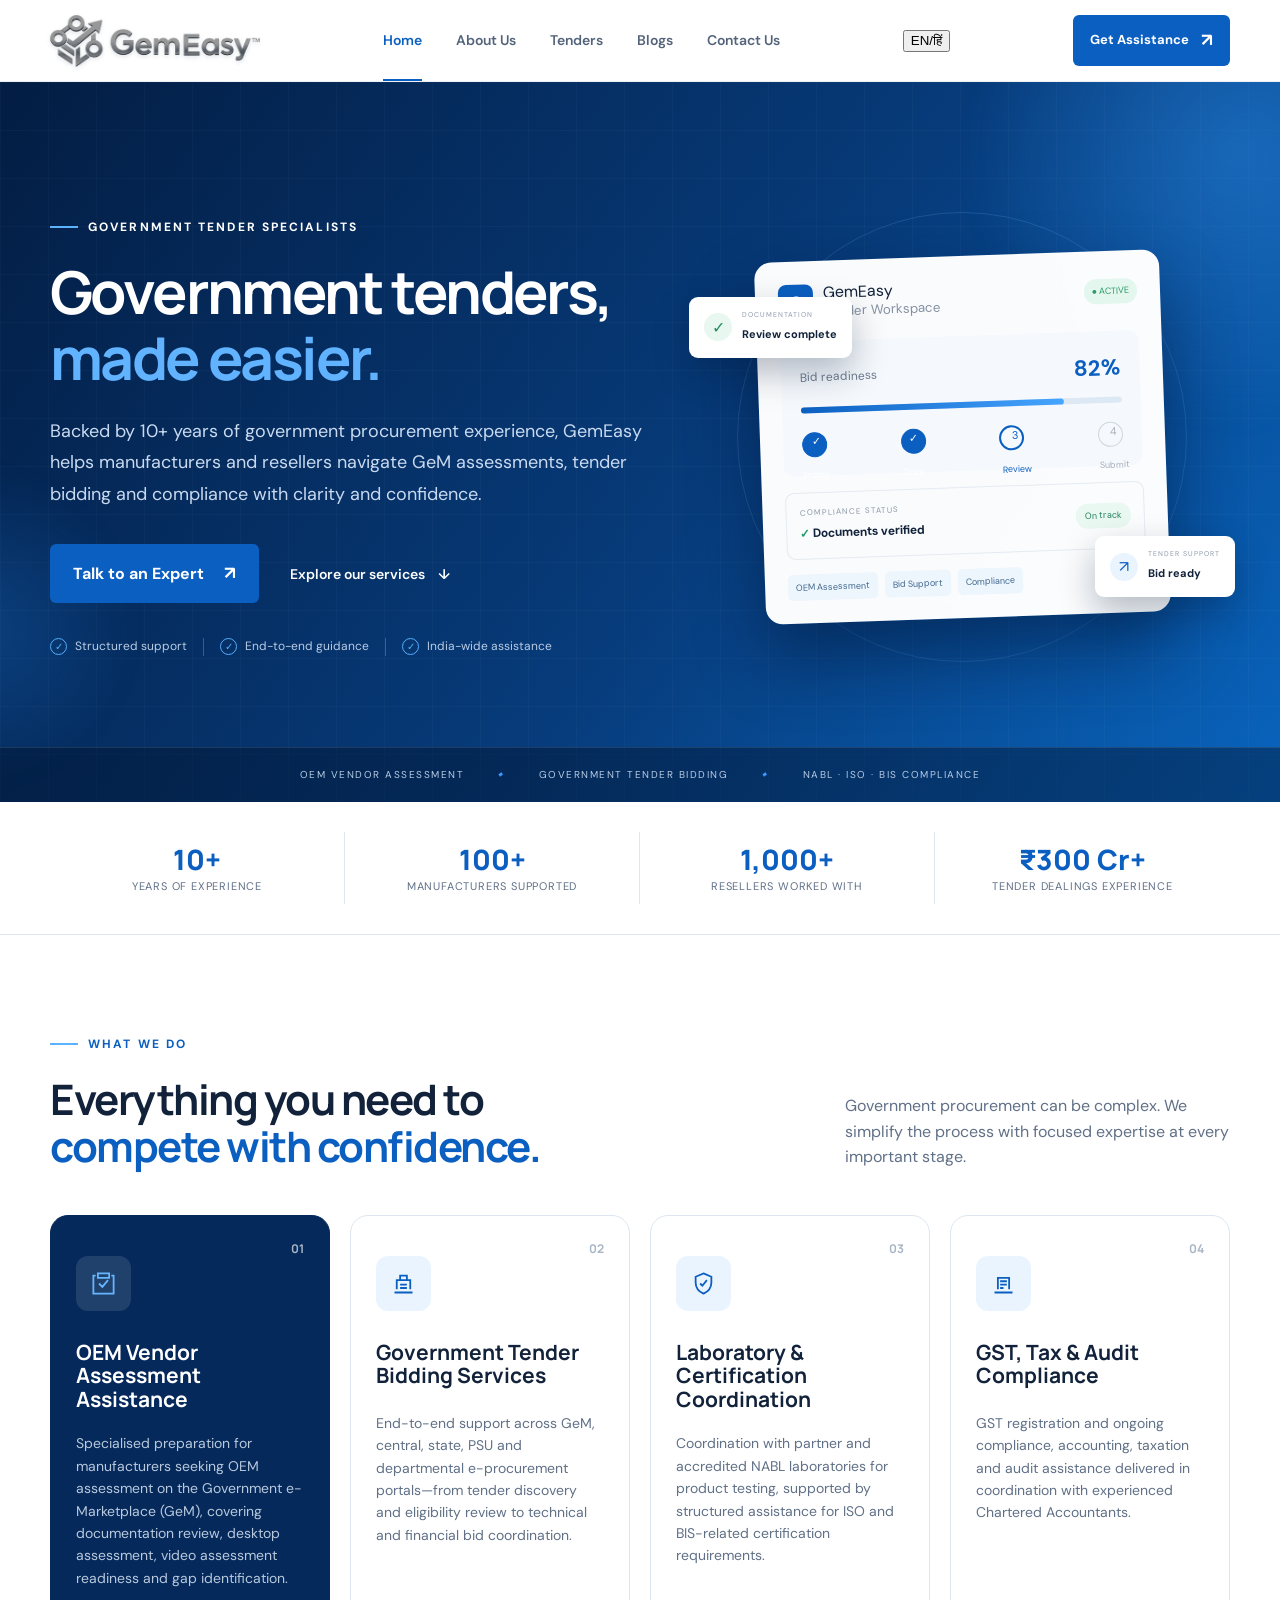
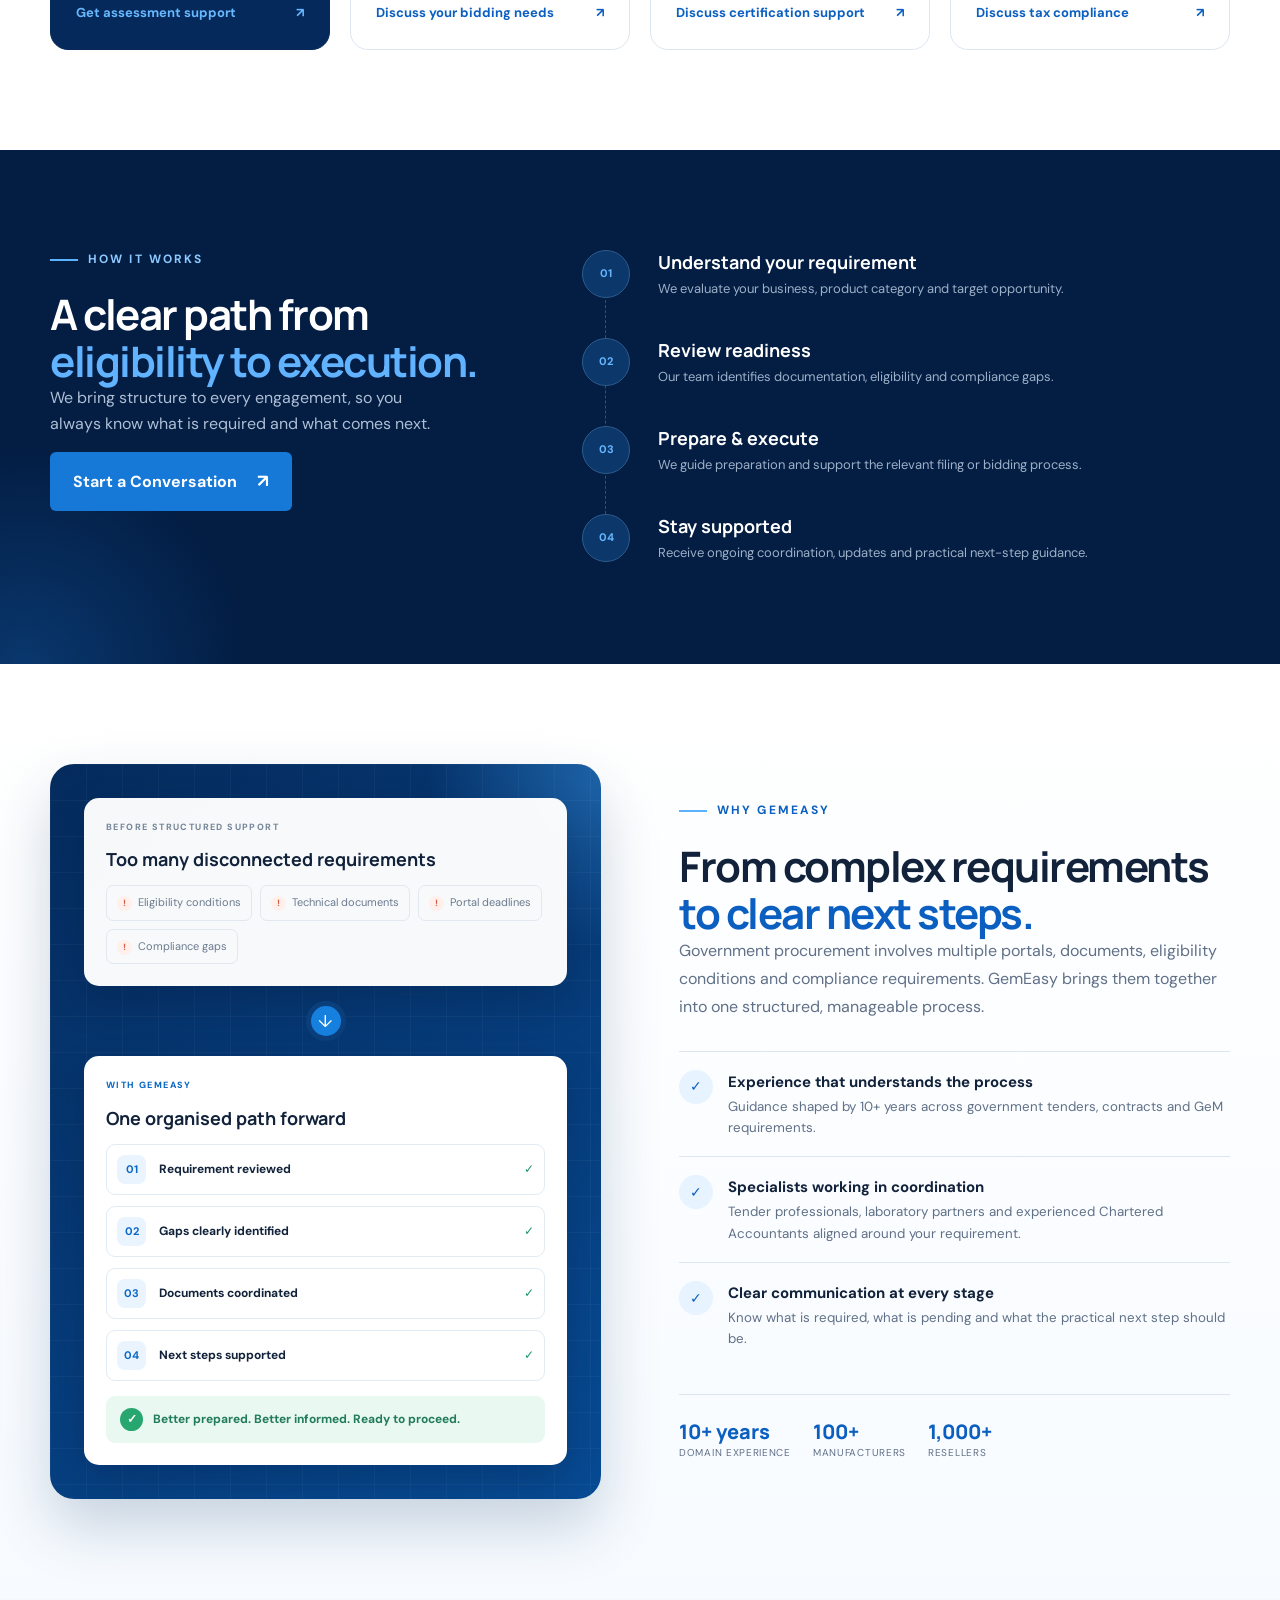
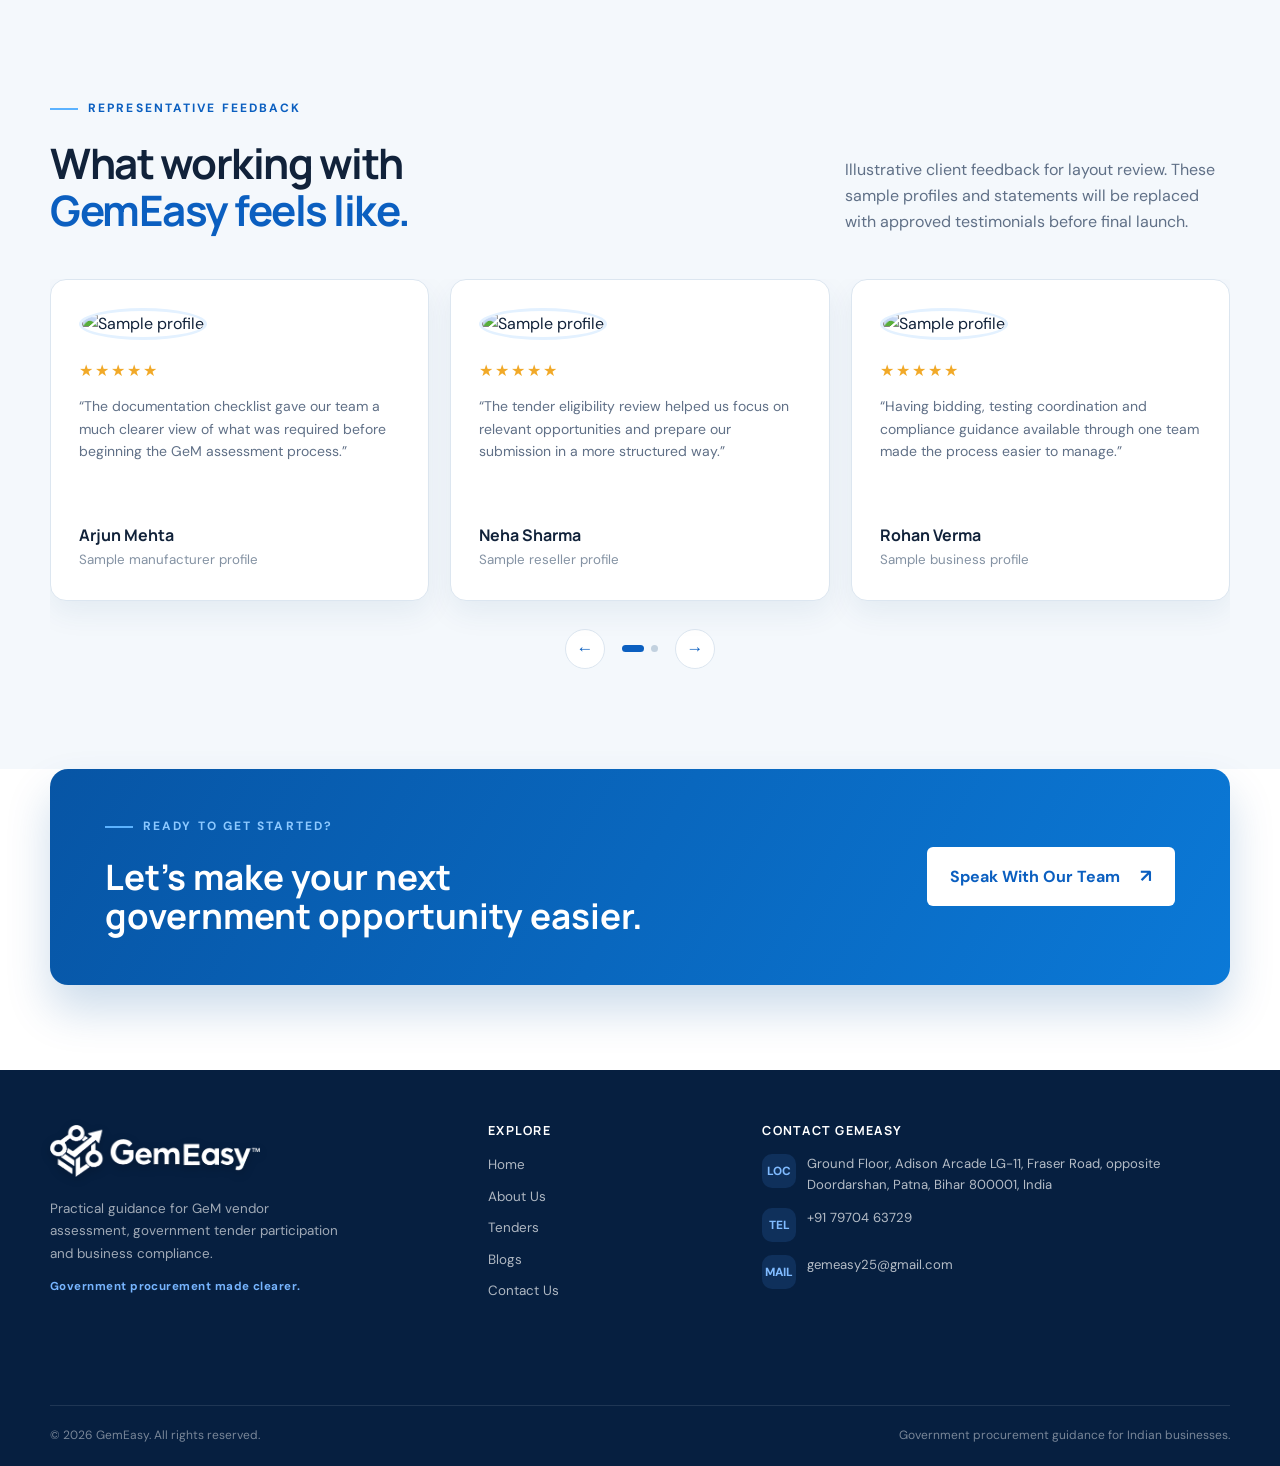
==== index.html @ 9f0fd8e9 "Add English Hindi language switcher" ====
<!doctype html>
<html lang="en-IN">
<head>
  <meta charset="UTF-8" />
  <meta name="viewport" content="width=device-width, initial-scale=1.0" />
  <meta name="description" content="GemEasy helps Indian businesses navigate OEM vendor assessment, government tender bidding and regulatory compliance." />
  <title>GeM & Government Tender Consultants in India | GemEasy</title><meta name="description" content="GemEasy helps manufacturers and resellers with GeM OEM vendor assessment, government tender bidding, certification coordination and GST compliance."><meta name="robots" content="index,follow,max-image-preview:large,max-snippet:-1,max-video-preview:-1"><link rel="canonical" href="https://junaitmallick123.github.io/gemeasy-website/"><link rel="alternate" hreflang="en-in" href="https://junaitmallick123.github.io/gemeasy-website/"><meta property="og:locale" content="en_IN"><meta property="og:type" content="website"><meta property="og:site_name" content="GemEasy"><meta property="og:title" content="GeM & Government Tender Consultants in India | GemEasy"><meta property="og:description" content="GemEasy helps manufacturers and resellers with GeM OEM vendor assessment, government tender bidding, certification coordination and GST compliance."><meta property="og:url" content="https://junaitmallick123.github.io/gemeasy-website/"><meta property="og:image" content="https://junaitmallick123.github.io/gemeasy-website/assets/gemeasy-logo.png"><meta property="og:image:alt" content="GemEasy government procurement consultancy"><meta name="twitter:card" content="summary_large_image"><meta name="twitter:title" content="GeM & Government Tender Consultants in India | GemEasy"><meta name="twitter:description" content="GemEasy helps manufacturers and resellers with GeM OEM vendor assessment, government tender bidding, certification coordination and GST compliance."><meta name="twitter:image" content="https://junaitmallick123.github.io/gemeasy-website/assets/gemeasy-logo.png"><meta name="theme-color" content="#073f80"><meta name="geo.region" content="IN-BR"><meta name="geo.placename" content="Patna"><link rel="icon" href="assets/gemeasy-logo.png" type="image/png"><link rel="manifest" href="site.webmanifest"><script type="application/ld+json">[{"@context":"https://schema.org","@type":["ProfessionalService","Organization"],"@id":"https://junaitmallick123.github.io/gemeasy-website/#organization","name":"GemEasy","url":"https://junaitmallick123.github.io/gemeasy-website/","logo":"https://junaitmallick123.github.io/gemeasy-website/assets/gemeasy-logo.png","image":"https://junaitmallick123.github.io/gemeasy-website/assets/gemeasy-logo.png","email":"gemeasy25@gmail.com","telephone":"+91-7970463729","description":"Government procurement consultancy supporting manufacturers and resellers with GeM OEM assessment, tender bidding and compliance coordination.","address":{"@type":"PostalAddress","streetAddress":"Ground Floor, Adison Arcade LG-11, Fraser Road, opposite Doordarshan","addressLocality":"Patna","addressRegion":"Bihar","postalCode":"800001","addressCountry":"IN"},"areaServed":{"@type":"Country","name":"India"},"knowsAbout":["Government e-Marketplace","GeM OEM vendor assessment","Government tender bidding","NABL laboratory coordination","BIS certification support","ISO certification support","GST compliance"]},{"@context":"https://schema.org","@type":"WebSite","@id":"https://junaitmallick123.github.io/gemeasy-website/#website","url":"https://junaitmallick123.github.io/gemeasy-website/","name":"GemEasy","publisher":{"@id":"https://junaitmallick123.github.io/gemeasy-website/#organization"},"inLanguage":"en-IN"}]</script>
  <link rel="preconnect" href="https://fonts.googleapis.com">
  <link rel="preconnect" href="https://fonts.gstatic.com" crossorigin>
  <link href="https://fonts.googleapis.com/css2?family=DM+Sans:wght@400;500;600;700&family=Manrope:wght@600;700;800&display=swap" rel="stylesheet">
  <link rel="stylesheet" href="assets/style-v16.css" />
</head>
<body>
  <header class="site-header">
    <div class="container nav-wrap">
      <a class="brand" href="index.html" aria-label="GemEasy home"><img src="assets/gemeasy-logo.svg" alt="GemEasy" /></a>
      <button class="menu-toggle" aria-label="Open navigation" aria-expanded="false"><span></span><span></span><span></span></button>
      <nav class="nav-links" aria-label="Main navigation">
        <a class="active" href="index.html">Home</a><a href="about.html">About Us</a><a href="tenders.html">Tenders</a><a href="blogs.html">Blogs</a><a href="contact.html">Contact Us</a>
      </nav>
      <button class="language-toggle" id="languageToggle" type="button" aria-label="Switch website language"><span data-lang="en">EN</span><span class="lang-divider">/</span><span data-lang="hi">हिं</span></button><a class="button button-small nav-cta" href="contact.html">Get Assistance <span>↗</span></a>
    </div>
  </header>

  <main>
    <section class="hero">
      <div class="hero-glow hero-glow-one"></div><div class="hero-glow hero-glow-two"></div>
      <div class="container hero-grid">
        <div class="hero-copy reveal">
          <div class="eyebrow"><span></span> Government Tender Specialists</div>
          <h1>Government tenders,<br><em>made easier.</em></h1>
          <p>Backed by 10+ years of government procurement experience, GemEasy helps manufacturers and resellers navigate GeM assessments, tender bidding and compliance with clarity and confidence.</p>
          <div class="hero-actions"><a class="button" href="contact.html">Talk to an Expert <span>↗</span></a><a class="text-link" href="#services">Explore our services <span>↓</span></a></div>
          <div class="trust-line"><span class="trust-icon">✓</span><span>Structured support</span><i></i><span class="trust-icon">✓</span><span>End-to-end guidance</span><i></i><span class="trust-icon">✓</span><span>India-wide assistance</span></div>
        </div>
        <div class="hero-visual reveal delay">
          <div class="orbit orbit-one"></div><div class="orbit orbit-two"></div>
          <div class="dashboard-card">
            <div class="dash-top"><div class="mini-brand"><b>G</b><span>GemEasy<br><small>Tender Workspace</small></span></div><span class="live-dot">● ACTIVE</span></div>
            <div class="progress-panel"><div class="panel-title"><span>Bid readiness</span><strong>82%</strong></div><div class="progress"><span></span></div><div class="milestones"><span class="done">✓<small>Profile</small></span><span class="done">✓<small>Docs</small></span><span class="current">3<small>Review</small></span><span>4<small>Submit</small></span></div></div>
            <div class="dash-row"><div><span class="small-label">COMPLIANCE STATUS</span><strong><span class="status-check">✓</span> Documents verified</strong></div><span class="pill">On track</span></div>
            <div class="dash-footer"><span>OEM Assessment</span><span>Bid Support</span><span>Compliance</span></div>
          </div>
          <div class="float-card float-one"><span>✓</span><div><small>DOCUMENTATION</small><strong>Review complete</strong></div></div>
          <div class="float-card float-two"><span>↗</span><div><small>TENDER SUPPORT</small><strong>Bid ready</strong></div></div>
        </div>
      </div>
      <div class="hero-strip"><div class="container"><span>OEM Vendor Assessment</span><i>◆</i><span>Government Tender Bidding</span><i>◆</i><span>NABL · ISO · BIS Compliance</span></div></div>
    </section>

    <section class="stats-band" aria-label="GemEasy experience"><div class="container stats-grid"><div><strong>10+</strong><span>Years of Experience</span></div><div><strong>100+</strong><span>Manufacturers Supported</span></div><div><strong>1,000+</strong><span>Resellers Worked With</span></div><div><strong>₹300 Cr+</strong><span>Tender Dealings Experience</span></div></div></section>
    <section class="section services" id="services">
      <div class="container">
        <div class="section-heading reveal"><div><div class="eyebrow dark"><span></span> What We Do</div><h2>Everything you need to<br><em>compete with confidence.</em></h2></div><p>Government procurement can be complex. We simplify the process with focused expertise at every important stage.</p></div>
        <div class="service-grid">
          <article class="service-card featured reveal"><div class="service-number">01</div><div class="service-icon"><svg viewBox="0 0 24 24"><path d="M7 3h10v4H7zM5 5H3v16h18V5h-2M8 12l3 3 5-6"/></svg></div><h3>OEM Vendor Assessment Assistance</h3><p>Specialised preparation for manufacturers seeking OEM assessment on the Government e-Marketplace (GeM), covering documentation review, desktop assessment, video assessment readiness and gap identification.</p><a href="contact.html">Get assessment support <span>↗</span></a></article>
          <article class="service-card reveal delay"><div class="service-number">02</div><div class="service-icon"><svg viewBox="0 0 24 24"><path d="M4 20h16M6 17V9h12v8M9 9V5h6v4M9 13h6M9 16h6"/></svg></div><h3>Government Tender Bidding Services</h3><p>End-to-end support across GeM, central, state, PSU and departmental e-procurement portals—from tender discovery and eligibility review to technical and financial bid coordination.</p><a href="contact.html">Discuss your bidding needs <span>↗</span></a></article>
          <article class="service-card reveal delay-two"><div class="service-number">03</div><div class="service-icon"><svg viewBox="0 0 24 24"><path d="M12 3l7 3v5c0 4.5-2.9 8.1-7 10-4.1-1.9-7-5.5-7-10V6zM9 12l2 2 4-5"/></svg></div><h3>Laboratory & Certification Coordination</h3><p>Coordination with partner and accredited NABL laboratories for product testing, supported by structured assistance for ISO and BIS-related certification requirements.</p><a href="contact.html">Discuss certification support <span>↗</span></a></article>
          <article class="service-card reveal"><div class="service-number">04</div><div class="service-icon"><svg viewBox="0 0 24 24"><path d="M4 20h16M7 17V7h10v10M9 10h6M9 13h6M9 16h3"/></svg></div><h3>GST, Tax & Audit Compliance</h3><p>GST registration and ongoing compliance, accounting, taxation and audit assistance delivered in coordination with experienced Chartered Accountants.</p><a href="contact.html">Discuss tax compliance <span>↗</span></a></article>
        </div>
      </div>
    </section>

    <section class="process-section section">
      <div class="container process-grid">
        <div class="process-intro reveal"><div class="eyebrow light"><span></span> How It Works</div><h2>A clear path from<br><em>eligibility to execution.</em></h2><p>We bring structure to every engagement, so you always know what is required and what comes next.</p><a class="button button-light" href="contact.html">Start a Conversation <span>↗</span></a></div>
        <div class="steps">
          <div class="step reveal"><b>01</b><div><h3>Understand your requirement</h3><p>We evaluate your business, product category and target opportunity.</p></div></div>
          <div class="step reveal"><b>02</b><div><h3>Review readiness</h3><p>Our team identifies documentation, eligibility and compliance gaps.</p></div></div>
          <div class="step reveal"><b>03</b><div><h3>Prepare & execute</h3><p>We guide preparation and support the relevant filing or bidding process.</p></div></div>
          <div class="step reveal"><b>04</b><div><h3>Stay supported</h3><p>Receive ongoing coordination, updates and practical next-step guidance.</p></div></div>
        </div>
      </div>
    </section>

    <section class="section why-section">
      <div class="container why-grid">
        <div class="guidance-visual reveal" aria-label="How GemEasy brings clarity to government procurement">
          <div class="guidance-card">
            <small>Before structured support</small>
            <h3>Too many disconnected requirements</h3>
            <div class="challenge-tags"><span>Eligibility conditions</span><span>Technical documents</span><span>Portal deadlines</span><span>Compliance gaps</span></div>
          </div>
          <div class="guidance-arrow">↓</div>
          <div class="guidance-card resolved">
            <small>With GemEasy</small>
            <h3>One organised path forward</h3>
            <div class="guidance-steps">
              <div class="guidance-step"><b>01</b><span>Requirement reviewed</span><i>✓</i></div>
              <div class="guidance-step"><b>02</b><span>Gaps clearly identified</span><i>✓</i></div>
              <div class="guidance-step"><b>03</b><span>Documents coordinated</span><i>✓</i></div>
              <div class="guidance-step"><b>04</b><span>Next steps supported</span><i>✓</i></div>
            </div>
            <div class="guidance-result"><b>✓</b> Better prepared. Better informed. Ready to proceed.</div>
          </div>
        </div>
        <div class="why-copy reveal delay">
          <div class="eyebrow dark"><span></span> Why GemEasy</div>
          <h2>From complex requirements<br><em>to clear next steps.</em></h2>
          <p class="why-lead">Government procurement involves multiple portals, documents, eligibility conditions and compliance requirements. GemEasy brings them together into one structured, manageable process.</p>
          <ul class="refined-benefits">
            <li><span>✓</span><div><b>Experience that understands the process</b><small>Guidance shaped by 10+ years across government tenders, contracts and GeM requirements.</small></div></li>
            <li><span>✓</span><div><b>Specialists working in coordination</b><small>Tender professionals, laboratory partners and experienced Chartered Accountants aligned around your requirement.</small></div></li>
            <li><span>✓</span><div><b>Clear communication at every stage</b><small>Know what is required, what is pending and what the practical next step should be.</small></div></li>
          </ul>
          <div class="why-proof"><div><strong>10+ years</strong><small>Domain experience</small></div><div><strong>100+</strong><small>Manufacturers</small></div><div><strong>1,000+</strong><small>Resellers</small></div></div>
        </div>
      </div>
    </section>

    <section class="section reviews-section"><div class="container"><div class="section-heading"><div><div class="eyebrow dark"><span></span> Representative Feedback</div><h2>What working with<br><em>GemEasy feels like.</em></h2></div><p>Illustrative client feedback for layout review. These sample profiles and statements will be replaced with approved testimonials before final launch.</p></div><div class="review-carousel" aria-label="Sample client feedback"><div class="review-track"><article class="review-card"><img src="https://randomuser.me/api/portraits/men/32.jpg" alt="Sample profile"><div class="stars">★★★★★</div><p>“The documentation checklist gave our team a much clearer view of what was required before beginning the GeM assessment process.”</p><h3>Arjun Mehta</h3><small>Sample manufacturer profile</small></article><article class="review-card"><img src="https://randomuser.me/api/portraits/women/44.jpg" alt="Sample profile"><div class="stars">★★★★★</div><p>“The tender eligibility review helped us focus on relevant opportunities and prepare our submission in a more structured way.”</p><h3>Neha Sharma</h3><small>Sample reseller profile</small></article><article class="review-card"><img src="https://randomuser.me/api/portraits/men/46.jpg" alt="Sample profile"><div class="stars">★★★★★</div><p>“Having bidding, testing coordination and compliance guidance available through one team made the process easier to manage.”</p><h3>Rohan Verma</h3><small>Sample business profile</small></article><article class="review-card"><img src="https://randomuser.me/api/portraits/women/65.jpg" alt="Sample profile"><div class="stars">★★★★★</div><p>“The team explained technical requirements in straightforward language and stayed responsive throughout our preparation.”</p><h3>Priya Nair</h3><small>Sample manufacturer profile</small></article><article class="review-card"><img src="https://randomuser.me/api/portraits/men/75.jpg" alt="Sample profile"><div class="stars">★★★★★</div><p>“The CA-led GST and audit guidance complemented our tender documentation work and reduced coordination across multiple teams.”</p><h3>Vikram Singh</h3><small>Sample enterprise profile</small></article><article class="review-card"><img src="https://randomuser.me/api/portraits/women/33.jpg" alt="Sample profile"><div class="stars">★★★★★</div><p>“Clear updates, practical next steps and careful document review made the engagement feel organised from the beginning.”</p><h3>Ananya Rao</h3><small>Sample reseller profile</small></article></div><div class="carousel-controls"><button class="review-prev" aria-label="Previous reviews">←</button><div class="review-dots" aria-hidden="true"></div><button class="review-next" aria-label="Next reviews">→</button></div></div></div></section>
    <section class="cta-section"><div class="container cta-box reveal"><div><div class="eyebrow light"><span></span> Ready to Get Started?</div><h2>Let’s make your next<br>government opportunity easier.</h2></div><a class="button button-white" href="contact.html">Speak With Our Team <span>↗</span></a></div></section>
  </main>
  <footer class="site-footer"><div class="container footer-main"><div class="footer-brand"><a class="brand footer-logo" href="index.html" aria-label="GemEasy home"></a><p>Practical guidance for GeM vendor assessment, government tender participation and business compliance.</p><span class="footer-tagline">Government procurement made clearer.</span></div><div class="footer-column"><h3>Explore</h3><div class="footer-links"><a href="index.html">Home</a><a href="about.html">About Us</a><a href="tenders.html">Tenders</a><a href="blogs.html">Blogs</a><a href="contact.html">Contact Us</a></div></div><div class="footer-column footer-contact"><h3>Contact GemEasy</h3><div class="footer-contact-list"><a class="footer-contact-item" href="https://www.google.com/maps/search/?api=1&query=Ground%20Floor%2C%20Adison%20Arcade%20LG-11%2C%20Fraser%20Road%2C%20opposite%20Doordarshan%2C%20Patna%2C%20Bihar%20800001%2C%20India" target="_blank" rel="noopener noreferrer"><i>LOC</i><span>Ground Floor, Adison Arcade LG-11, Fraser Road, opposite Doordarshan, Patna, Bihar 800001, India</span></a><a class="footer-contact-item" href="tel:+917970463729"><i>TEL</i><span>+91 79704 63729</span></a><a class="footer-contact-item" href="mailto:gemeasy25@gmail.com"><i>MAIL</i><span>gemeasy25@gmail.com</span></a></div></div></div><div class="container footer-bottom"><span>© 2026 GemEasy. All rights reserved.</span><span>Government procurement guidance for Indian businesses.</span></div></footer>
  <script src="assets/script.js"></script>
<script src="assets/motion.js"></script><script src="assets/i18n.js"></script></body>
</html>
---- assets/style-v16.css ----
:root{--navy:#06295b;--deep:#031d43;--blue:#0b5fc0;--bright:#1878df;--sky:#eaf4ff;--ink:#11223a;--muted:#607087;--line:#dce6f0;--white:#fff;--radius:18px}*{box-sizing:border-box}html{scroll-behavior:smooth}body{margin:0;font-family:'DM Sans',sans-serif;color:var(--ink);background:#fff;line-height:1.6}h1,h2,h3,h4,p{margin-top:0}h1,h2,h3{font-family:'Manrope',sans-serif;line-height:1.12}h1 em,h2 em{font-style:normal;color:#61b3ff}.container{width:min(1180px,calc(100% - 40px));margin:auto}.site-header{height:82px;background:white;position:sticky;top:0;z-index:50;border-bottom:1px solid #edf1f6}.nav-wrap{height:100%;display:flex;align-items:center;justify-content:space-between}.brand{width:142px;height:51px;display:flex;overflow:hidden;border-radius:6px;background:#074486}.brand img{width:100%;height:100%;object-fit:cover}.nav-links{display:flex;gap:34px;align-items:center}.nav-links a{color:#53637a;text-decoration:none;font-size:14px;font-weight:600;position:relative}.nav-links a.active,.nav-links a:hover{color:var(--blue)}.nav-links a.active:after{content:"";position:absolute;height:2px;background:var(--blue);left:0;right:0;bottom:-29px}.button{display:inline-flex;align-items:center;justify-content:center;gap:20px;background:var(--blue);color:white;text-decoration:none;border:0;border-radius:6px;padding:15px 23px;font-weight:700;font-family:inherit;cursor:pointer}.button span{font-size:18px}.button-small{padding:11px 17px;font-size:13px;gap:12px}.menu-toggle{display:none;border:0;background:none}.hero{position:relative;overflow:hidden;background:linear-gradient(125deg,#031d43 0%,#073b7a 55%,#0964bd 100%);color:white;padding-top:90px}.hero:before{content:"";position:absolute;inset:0;background-image:linear-gradient(rgba(255,255,255,.025) 1px,transparent 1px),linear-gradient(90deg,rgba(255,255,255,.025) 1px,transparent 1px);background-size:48px 48px}.hero-glow{position:absolute;border-radius:50%;filter:blur(10px)}.hero-glow-one{width:600px;height:600px;right:-260px;top:-230px;background:radial-gradient(circle,rgba(57,159,255,.35),transparent 65%)}.hero-glow-two{width:350px;height:350px;left:-200px;bottom:0;background:radial-gradient(circle,rgba(35,142,255,.24),transparent 65%)}.hero-grid{position:relative;display:grid;grid-template-columns:1.06fr .94fr;align-items:center;gap:40px;min-height:530px}.eyebrow{font-size:12px;text-transform:uppercase;letter-spacing:2.1px;font-weight:700;display:flex;align-items:center;gap:10px;margin-bottom:22px}.eyebrow>span{height:2px;width:28px;background:#5bb2ff}.eyebrow.dark{color:var(--blue)}.eyebrow.light{color:#8dc9ff}.hero h1,.page-hero h1{font-size:59px;letter-spacing:-2.6px;margin-bottom:25px}.hero-copy>p{font-size:18px;color:#c9daf0;max-width:610px;line-height:1.75}.hero-actions{display:flex;align-items:center;gap:31px;margin:34px 0}.text-link{color:white;font-weight:600;text-decoration:none;font-size:14px}.text-link span{margin-left:10px}.trust-line{display:flex;align-items:center;gap:8px;color:#b9cce4;font-size:12px}.trust-line i{height:18px;width:1px;background:rgba(255,255,255,.22);margin:0 8px}.trust-icon{display:inline-flex;width:17px;height:17px;border:1px solid #55aeff;border-radius:50%;align-items:center;justify-content:center;color:#55aeff;font-size:10px}.hero-visual{position:relative;height:470px;display:flex;align-items:center;justify-content:center}.orbit{position:absolute;border:1px solid rgba(116,190,255,.18);border-radius:50%}.orbit-one{width:450px;height:450px}.orbit-two{width:330px;height:330px}.dashboard-card{position:relative;z-index:2;width:405px;background:rgba(255,255,255,.98);color:var(--ink);border-radius:17px;padding:23px;box-shadow:0 35px 70px rgba(0,14,39,.45);transform:rotate(-2deg)}.dash-top,.panel-title,.dash-row{display:flex;align-items:center;justify-content:space-between}.mini-brand{display:flex;align-items:center;gap:10px;line-height:1.1}.mini-brand>b{display:grid;place-items:center;background:var(--blue);color:white;width:35px;height:35px;border-radius:8px}.mini-brand small{font-weight:400;color:#8491a2}.live-dot{font-size:9px;color:#2d9a68;background:#e4f7ef;padding:5px 8px;border-radius:12px}.progress-panel{background:#f5f9fd;padding:19px;margin:22px 0 16px;border-radius:11px}.panel-title span{font-size:12px;color:#6e7d90}.panel-title strong{color:var(--blue);font-size:22px}.progress{height:6px;background:#dce8f3;border-radius:5px;margin:12px 0 19px}.progress span{display:block;width:82%;height:100%;background:linear-gradient(90deg,var(--blue),#46a5ff);border-radius:5px}.milestones{display:flex;justify-content:space-between;text-align:center;color:#a5afbb;font-size:11px}.milestones>span{width:25px;height:25px;border:1px solid #cdd6df;border-radius:50%;display:grid;place-items:center}.milestones small{display:block;position:relative;top:17px;font-size:9px}.milestones .done{background:var(--blue);border-color:var(--blue);color:white}.milestones .current{border:2px solid var(--blue);color:var(--blue)}.dash-row{border:1px solid #e4ebf2;padding:13px;border-radius:9px}.small-label{font-size:8px;letter-spacing:1px;color:#8b98a8;display:block}.dash-row strong{font-size:12px}.status-check{color:#1d9c66}.pill{background:#e9f8f1;color:#23825c;font-size:9px;padding:5px 9px;border-radius:12px}.dash-footer{display:flex;gap:7px;margin-top:15px}.dash-footer span{background:#edf5fd;color:#42688e;font-size:9px;padding:6px 8px;border-radius:5px}.float-card{position:absolute;z-index:3;background:white;color:var(--ink);box-shadow:0 15px 35px rgba(0,20,50,.28);padding:12px 15px;border-radius:9px;display:flex;gap:10px;align-items:center}.float-card>span{width:28px;height:28px;display:grid;place-items:center;border-radius:50%;background:#e8f7ef;color:#218d61}.float-card small{display:block;font-size:7px;color:#8d9aab;letter-spacing:1px}.float-card strong{font-size:11px}.float-one{left:-5px;top:95px}.float-two{right:-5px;bottom:75px}.float-two>span{background:#eaf4ff;color:var(--blue)}.hero-strip{position:relative;margin-top:45px;background:rgba(1,18,43,.43);border-top:1px solid rgba(255,255,255,.1);padding:19px 0}.hero-strip .container{display:flex;justify-content:center;gap:34px;align-items:center;text-transform:uppercase;font-size:10px;letter-spacing:1.5px;color:#b8cce5}.hero-strip i{font-size:6px;color:#399aff}.section{padding:100px 0}.section-heading{display:grid;grid-template-columns:1.3fr .7fr;gap:80px;align-items:end;margin-bottom:45px}.section-heading h2,.why-copy h2,.process-intro h2,.story-grid h2{font-size:42px;letter-spacing:-1.5px;margin:0}.section-heading h2 em,.why-copy h2 em,.story-grid h2 em{color:var(--blue)}.section-heading>p{color:var(--muted);margin:0}.service-grid{display:grid;grid-template-columns:repeat(3,1fr);gap:20px}.service-card{padding:30px;border:1px solid var(--line);border-radius:var(--radius);min-height:390px;position:relative;transition:.3s;display:flex;flex-direction:column}.service-card:hover{transform:translateY(-6px);box-shadow:0 20px 45px rgba(25,72,120,.11)}.service-card.featured{background:var(--navy);color:white;border-color:var(--navy)}.service-number{position:absolute;right:25px;top:24px;font:700 12px Manrope;color:#a8b5c4}.service-icon{width:55px;height:55px;border-radius:12px;background:var(--sky);display:grid;place-items:center;margin:15px 0 30px}.service-icon svg{width:27px;fill:none;stroke:var(--blue);stroke-width:1.6}.featured .service-icon{background:rgba(255,255,255,.11)}.featured .service-icon svg{stroke:#65b6ff}.service-card h3{font-size:21px;min-height:50px}.service-card p{font-size:14px;color:var(--muted)}.featured p{color:#b8c9dd}.service-card a{margin-top:auto;color:var(--blue);font-weight:700;font-size:13px;text-decoration:none}.featured a{color:#67b9ff}.service-card a span{float:right}.process-section{background:var(--deep);color:white;position:relative;overflow:hidden}.process-section:after{content:"";position:absolute;width:450px;height:450px;background:radial-gradient(circle,rgba(23,116,208,.3),transparent 70%);left:-200px;bottom:-230px}.process-grid{display:grid;grid-template-columns:.8fr 1.2fr;gap:100px}.process-intro p{color:#aebfd5;max-width:390px}.button-light{background:#1678d7}.steps{position:relative}.steps:before{content:"";position:absolute;left:23px;top:25px;bottom:25px;border-left:1px dashed #31527a}.step{display:flex;gap:28px;padding:0 0 38px;position:relative}.step:last-child{padding-bottom:0}.step>b{position:relative;z-index:1;flex:0 0 48px;height:48px;border-radius:50%;display:grid;place-items:center;background:#0b376a;border:1px solid #2c5c8e;color:#66b7ff;font-size:11px}.step h3{margin:2px 0 7px;font-size:18px}.step p{margin:0;color:#9db0c8;font-size:13px}.why-grid{display:grid;grid-template-columns:1fr 1fr;gap:90px;align-items:center}.why-visual{height:470px;border-radius:20px;background:linear-gradient(145deg,#ddebfa,#a9cff4);position:relative;overflow:hidden}.pattern{position:absolute;inset:0;background:radial-gradient(circle at 60% 35%,#2479ca 0 3%,transparent 3.5%),linear-gradient(135deg,transparent 42%,rgba(8,67,125,.11) 42% 58%,transparent 58%);background-size:110px 110px,100% 100%}.why-visual:before{content:"GE";position:absolute;right:20px;top:25px;font:800 210px Manrope;color:rgba(255,255,255,.38)}.quote-card{position:absolute;left:35px;right:35px;bottom:35px;background:white;border-radius:14px;padding:25px;box-shadow:0 20px 40px rgba(21,71,120,.17)}.quote-card>span{font:700 40px Georgia;color:var(--blue);line-height:.5}.quote-card p{font:700 18px Manrope;margin:5px 0 0}.why-copy>p{color:var(--muted)}.why-copy ul{padding:0;margin:30px 0 0;list-style:none}.why-copy li{display:flex;gap:15px;padding:16px 0;border-top:1px solid var(--line)}.why-copy li>span{width:27px;height:27px;display:grid;place-items:center;border-radius:50%;background:var(--sky);color:var(--blue);font-size:12px}.why-copy li b,.why-copy li small{display:block}.why-copy li small{color:var(--muted)}.cta-section{padding:0 0 85px}.cta-box{background:linear-gradient(120deg,#0755a5,#0b79d7);color:white;border-radius:18px;padding:48px 55px;display:flex;align-items:center;justify-content:space-between;box-shadow:0 25px 45px rgba(7,81,153,.2)}.cta-box h2{font-size:35px;margin:0}.cta-box p{margin:8px 0 0;color:#cde4fa}.button-white{background:white;color:var(--blue)}.site-footer{background:#02162f;color:#9db0c8;padding:65px 0 20px}.footer-grid{display:grid;grid-template-columns:1.6fr .7fr .9fr 1fr;gap:55px}.footer-brand{margin-bottom:20px}.footer-grid p{font-size:13px;max-width:290px}.footer-grid h4{color:white;font-size:13px;margin-bottom:18px}.footer-grid a{display:block;color:#9db0c8;text-decoration:none;font-size:13px;margin:9px 0}.footer-grid a:hover,.footer-grid .footer-contact{color:#65b7ff}.footer-bottom{border-top:1px solid #17304d;margin-top:45px;padding-top:20px;display:flex;justify-content:space-between;font-size:11px}.footer-bottom a{color:#9db0c8;text-decoration:none}.page-hero{background:linear-gradient(120deg,var(--deep),#0754a4);color:white;padding:105px 0 100px}.page-hero.compact{padding:85px 0}.page-hero p{max-width:650px;color:#c2d5eb;font-size:17px}.story-grid{display:grid;grid-template-columns:1fr 1fr;gap:100px}.story-grid p{color:var(--muted);font-size:16px}.value-grid{display:grid;grid-template-columns:repeat(3,1fr);gap:20px;margin-top:70px}.value-grid article{background:#f4f8fc;border-radius:14px;padding:30px}.value-grid b{color:var(--blue);font-size:12px}.value-grid h3{margin:25px 0 10px}.value-grid p{color:var(--muted);font-size:14px}.about-callout{display:grid;grid-template-columns:1fr 1fr;gap:100px;align-items:center}.about-callout h2{font-size:39px}.support-list{display:grid;gap:12px}.support-list span{border:1px solid #264b75;padding:16px 20px;border-radius:9px;color:#c2d3e6}.support-list span:before{content:"✓";color:#67b9ff;margin-right:13px}.blog-grid{display:grid;grid-template-columns:1fr 1fr;gap:22px}.blog-card{border:1px solid var(--line);border-radius:15px;overflow:hidden}.featured-blog{grid-column:1/-1;display:grid;grid-template-columns:.75fr 1.25fr}.blog-art{height:190px;background:#d9ecff;display:grid;place-items:center}.featured-blog .blog-art{height:auto;min-height:320px}.blog-art span{font:800 65px Manrope;color:rgba(9,83,157,.2);letter-spacing:-5px}.art-one{background:linear-gradient(135deg,#c6e4ff,#77b7ed)}.art-two{background:linear-gradient(135deg,#e1edfa,#a8cbea)}.art-three{background:linear-gradient(135deg,#c7dcf2,#74a5d3)}.blog-body{padding:28px}.blog-body small{font-size:9px;letter-spacing:1.3px;color:var(--blue);font-weight:700}.blog-body h2{font-size:28px;margin:15px 0}.blog-body h3{font-size:20px;margin:15px 0}.blog-body p{color:var(--muted);font-size:14px}.blog-body a{color:var(--blue);text-decoration:none;font-weight:700;font-size:13px}.newsletter{margin-top:45px;background:#f1f7fd;border-radius:15px;padding:35px;display:flex;align-items:center;justify-content:space-between}.newsletter h2{margin-bottom:5px}.newsletter p{margin:0;color:var(--muted)}.contact-section{background:#f5f8fc}.contact-grid{display:grid;grid-template-columns:.8fr 1.2fr;gap:80px}.contact-copy h2{font-size:40px}.contact-copy>p{color:var(--muted)}.contact-points{margin-top:35px}.contact-points>div{display:flex;gap:15px;border-top:1px solid var(--line);padding:15px 0}.contact-points>div>span{color:var(--blue);font-size:11px;font-weight:700}.contact-points p,.contact-points b,.contact-points small{display:block;margin:0}.contact-points small{color:var(--muted)}.contact-form{background:white;padding:35px;border-radius:15px;box-shadow:0 15px 40px rgba(22,63,103,.08)}.form-row{display:grid;grid-template-columns:1fr 1fr;gap:18px}label{display:block;font-size:12px;font-weight:700;margin-bottom:18px}input,select,textarea{font:400 14px 'DM Sans';display:block;width:100%;margin-top:7px;border:1px solid #d8e2ec;border-radius:7px;padding:13px;background:white;color:var(--ink);outline:none}input:focus,select:focus,textarea:focus{border-color:var(--blue);box-shadow:0 0 0 3px rgba(11,95,192,.08)}textarea{resize:vertical}.form-status{color:#247d59;font-size:13px;margin:14px 0 0}.reveal{opacity:0;transform:translateY(20px);transition:.7s ease}.reveal.visible{opacity:1;transform:none}.delay{transition-delay:.12s}.delay-two{transition-delay:.24s}
@media(max-width:900px){.nav-cta{display:none}.nav-links{position:fixed;top:82px;left:0;right:0;background:white;display:none;flex-direction:column;align-items:flex-start;padding:25px 30px;box-shadow:0 15px 25px rgba(0,0,0,.1)}.nav-links.open{display:flex}.nav-links a.active:after{display:none}.menu-toggle{display:block}.menu-toggle span{display:block;width:23px;height:2px;background:var(--navy);margin:5px}.hero{padding-top:60px}.hero-grid{grid-template-columns:1fr}.hero h1,.page-hero h1{font-size:45px}.hero-visual{height:430px}.section-heading,.process-grid,.why-grid,.story-grid,.about-callout,.contact-grid{grid-template-columns:1fr;gap:45px}.service-grid{grid-template-columns:1fr}.service-card{min-height:330px}.footer-grid{grid-template-columns:1fr 1fr}.blog-grid{grid-template-columns:1fr}.featured-blog{grid-column:auto;display:block}.featured-blog .blog-art{height:220px;min-height:0}}
@media(max-width:600px){.container{width:min(100% - 28px,1180px)}.brand{width:125px;height:45px}.site-header{height:70px}.nav-links{top:70px}.hero h1,.page-hero h1{font-size:38px;letter-spacing:-1.5px}.hero-copy>p{font-size:16px}.hero-actions{align-items:flex-start;flex-direction:column;gap:18px}.trust-line{flex-wrap:wrap}.trust-line i{display:none}.hero-visual{height:380px}.dashboard-card{width:92%;padding:17px}.float-card{display:none}.hero-strip .container{gap:12px;flex-wrap:wrap}.section{padding:70px 0}.section-heading h2,.why-copy h2,.process-intro h2,.story-grid h2{font-size:34px}.section-heading{gap:20px}.why-visual{height:380px}.cta-box{padding:35px 25px;align-items:flex-start;flex-direction:column;gap:25px}.cta-box h2{font-size:28px}.footer-grid{grid-template-columns:1fr}.footer-bottom{gap:10px;flex-direction:column}.form-row{grid-template-columns:1fr}.contact-form{padding:22px}.newsletter{align-items:flex-start;flex-direction:column;gap:20px}.value-grid{grid-template-columns:1fr}}
.stats-band{background:#fff;border-bottom:1px solid var(--line);padding:30px 0}.stats-grid{display:grid;grid-template-columns:repeat(4,1fr)}.stats-grid>div{padding:8px 25px;border-right:1px solid var(--line);text-align:center}.stats-grid>div:last-child{border:0}.stats-grid strong,.stats-grid span{display:block}.stats-grid strong{font:800 28px Manrope;color:var(--blue)}.stats-grid span{font-size:11px;color:var(--muted);text-transform:uppercase;letter-spacing:.8px}.about-stats{background:#eff6fd;padding:40px 0}.capability-grid{display:grid;grid-template-columns:repeat(2,1fr);gap:20px}.capability-grid article{border:1px solid var(--line);border-radius:14px;padding:28px}.capability-grid b{color:var(--blue);font-size:11px}.capability-grid h3{margin:18px 0 9px}.capability-grid p,.disclaimer{color:var(--muted);font-size:14px}.disclaimer{margin:22px 0 0}.mission-grid{display:grid;grid-template-columns:1fr 1fr;gap:70px}.mission-grid p{color:#aebfd5}.value-grid.four{grid-template-columns:repeat(4,1fr)}
@media(max-width:900px){.stats-grid{grid-template-columns:repeat(2,1fr);gap:20px}.stats-grid>div:nth-child(2){border-right:0}.capability-grid,.mission-grid{grid-template-columns:1fr}.value-grid.four{grid-template-columns:repeat(2,1fr)}}
@media(max-width:600px){.stats-grid,.value-grid.four{grid-template-columns:1fr}.stats-grid>div{border-right:0;border-bottom:1px solid var(--line);padding:15px}}
.brand{width:165px;height:64px;background:#073f80;padding:3px}.brand img{object-fit:contain}.footer-brand{width:175px;height:108px;padding:4px}.service-grid{grid-template-columns:repeat(4,1fr)}.service-card{min-height:430px;padding:25px}.reviews-section{background:#f4f8fc}.review-carousel{overflow:hidden}.review-track{display:flex;transition:transform .55s ease}.review-card{flex:0 0 calc(33.333% - 14px);margin-right:21px;background:#fff;border:1px solid var(--line);border-radius:16px;padding:28px;box-shadow:0 12px 30px rgba(16,65,112,.07)}.review-card img{width:62px;height:62px;border-radius:50%;object-fit:cover;border:3px solid #e3f1ff}.stars{color:#f1a928;letter-spacing:2px;margin:18px 0 12px}.review-card p{color:var(--muted);font-size:14px;min-height:112px}.review-card h3{font-size:16px;margin:20px 0 1px}.review-card small{color:#8492a3}.carousel-controls{display:flex;justify-content:center;align-items:center;gap:17px;margin-top:28px}.carousel-controls button{width:40px;height:40px;border:1px solid var(--line);border-radius:50%;background:#fff;color:var(--blue);cursor:pointer;font-size:17px}.review-dots{display:flex;gap:7px}.review-dots span{width:7px;height:7px;border-radius:50%;background:#c2d1df}.review-dots span.active{width:22px;border-radius:5px;background:var(--blue)}
@media(max-width:1100px){.service-grid{grid-template-columns:repeat(2,1fr)}}
@media(max-width:950px){.review-card{flex-basis:calc(50% - 11px);margin-right:22px}}
@media(max-width:650px){.service-grid{grid-template-columns:1fr}.review-card{flex-basis:100%;margin-right:0}.review-card p{min-height:0}.brand{height:50px;width:158px}.footer-brand{height:48px;width:175px}}
.brand{width:132px;height:74px;background:#073f80 url('gemeasy-logo.png') center/contain no-repeat;padding:0;overflow:hidden;border-radius:7px;flex:0 0 132px}.brand img{display:none}.footer-brand{width:150px;height:94px;padding:0;margin-bottom:22px;background-image:url('gemeasy-logo.png');background-color:#073f80}.site-header{height:90px}.nav-links a.active:after{bottom:-33px}
@media(max-width:650px){.site-header{height:74px}.nav-links{top:74px}.brand{width:108px;height:66px;flex-basis:108px}.footer-brand{width:140px;height:88px}}

/* Integrated transparent GemEasy logo */
.brand,.footer-brand{width:210px;height:54px;flex-basis:210px;background-color:transparent;background-image:url('[data-uri]');background-position:center;background-size:contain;background-repeat:no-repeat;border-radius:0;overflow:visible;filter:drop-shadow(0 2px 2px rgba(3,29,67,.16))}
.footer-brand{width:215px;height:56px;filter:drop-shadow(0 3px 5px rgba(0,0,0,.25))}
.site-header{height:82px}.nav-links a.active:after{bottom:-29px}
@media(max-width:650px){.site-header{height:70px}.nav-links{top:70px}.brand{width:168px;height:46px;flex-basis:168px}.footer-brand{width:190px;height:50px}}

/* Darker header logo, light footer logo */
.site-header .brand{filter:brightness(.58) contrast(1.28) drop-shadow(0 2px 2px rgba(3,29,67,.12))}
.site-footer .footer-brand{filter:brightness(1.08) contrast(1.08) drop-shadow(0 3px 5px rgba(0,0,0,.25))}

/* Refined Why GemEasy transformation section */
.why-section{background:linear-gradient(180deg,#fff 0%,#f7fbff 100%)}
.why-grid{gap:78px}
.guidance-visual{position:relative;min-height:520px;border-radius:24px;padding:34px;background:linear-gradient(145deg,#052b5d,#074b94);overflow:hidden;box-shadow:0 28px 60px rgba(5,48,96,.2)}
.guidance-visual:before{content:"";position:absolute;width:360px;height:360px;border-radius:50%;right:-180px;top:-170px;background:radial-gradient(circle,rgba(66,169,255,.38),transparent 68%)}
.guidance-visual:after{content:"";position:absolute;inset:0;background-image:linear-gradient(rgba(255,255,255,.035) 1px,transparent 1px),linear-gradient(90deg,rgba(255,255,255,.035) 1px,transparent 1px);background-size:36px 36px}
.guidance-card{position:relative;z-index:2;border-radius:15px;padding:22px;background:rgba(255,255,255,.97);box-shadow:0 16px 38px rgba(0,20,49,.24)}
.guidance-card small{display:block;color:#76879a;font-size:9px;font-weight:800;letter-spacing:1.4px;text-transform:uppercase;margin-bottom:15px}
.guidance-card h3{font-size:18px;margin-bottom:16px}
.challenge-tags{display:flex;flex-wrap:wrap;gap:8px}
.challenge-tags span{padding:8px 10px;border:1px solid #e1e8ef;border-radius:7px;color:#6c7b8e;background:#f7f9fb;font-size:11px}
.challenge-tags span:before{content:"!";display:inline-grid;place-items:center;width:15px;height:15px;border-radius:50%;margin-right:6px;background:#fff0ec;color:#d45e47;font-size:9px;font-weight:800}
.guidance-arrow{position:relative;z-index:2;width:40px;height:40px;border-radius:50%;display:grid;place-items:center;margin:15px auto;background:#1680df;color:#fff;border:5px solid #0b3f7b;font-size:17px}
.guidance-card.resolved{background:#fff}
.guidance-card.resolved small{color:#0b68c4}
.guidance-steps{display:grid;gap:11px}
.guidance-step{display:grid;grid-template-columns:31px 1fr auto;gap:11px;align-items:center;border:1px solid #e1ebf4;border-radius:9px;padding:10px}
.guidance-step>b{width:29px;height:29px;border-radius:8px;display:grid;place-items:center;background:#e9f4ff;color:#0b68c4;font-size:11px}
.guidance-step span{font-size:12px;font-weight:700}
.guidance-step i{font-style:normal;color:#1a9565;font-size:12px}
.guidance-result{display:flex;align-items:center;gap:10px;margin-top:15px;padding:12px 14px;border-radius:9px;background:#e9f8f1;color:#207c59;font-size:12px;font-weight:700}
.guidance-result b{width:23px;height:23px;display:grid;place-items:center;border-radius:50%;background:#27a66f;color:#fff}
.why-copy .why-lead{font-size:16px;line-height:1.75;margin-bottom:25px}
.why-copy ul.refined-benefits li{padding:18px 0}
.why-copy ul.refined-benefits li>span{flex:0 0 34px;width:34px;height:34px;background:#e7f3ff;font-size:14px}
.why-copy ul.refined-benefits li b{font-size:15px;margin-bottom:2px}
.why-copy .why-proof{display:flex;gap:22px;margin-top:27px;padding-top:23px;border-top:1px solid var(--line)}
.why-proof div{display:flex;flex-direction:column}.why-proof strong{font:800 20px Manrope;color:var(--blue)}.why-proof small{color:var(--muted);font-size:10px;text-transform:uppercase;letter-spacing:.7px}
@media(max-width:900px){.guidance-visual{min-height:auto}.why-grid{gap:48px}}
@media(max-width:600px){.guidance-visual{padding:20px;border-radius:18px}.guidance-card{padding:17px}.why-copy .why-proof{gap:14px;justify-content:space-between}.why-proof strong{font-size:17px}}

/* Dynamic news hub */
.news-hub{background:linear-gradient(180deg,#f4f8fe 0%,#fff 100%);position:relative;overflow:hidden}
.news-heading{display:flex;align-items:flex-end;justify-content:space-between;gap:30px;margin-bottom:32px}
.news-heading h2{margin:12px 0 0;color:#092b57;font-size:clamp(2rem,4vw,3.15rem);letter-spacing:-.04em;line-height:1.08}
.news-heading h2 em{font-style:normal;color:#1765d8}
.news-updated{display:flex;align-items:center;gap:8px;color:#60758c;font-size:.8rem;white-space:nowrap}
.news-updated i{width:8px;height:8px;border-radius:50%;background:#22a06b;box-shadow:0 0 0 5px rgba(34,160,107,.12)}
.news-feed-grid{display:grid;grid-template-columns:repeat(3,1fr);gap:20px}
.news-card{display:flex;flex-direction:column;min-height:315px;padding:25px;border-radius:18px;background:#fff;border:1px solid #dce7f4;box-shadow:0 12px 35px rgba(8,39,82,.07);transition:transform .25s ease,box-shadow .25s ease,border-color .25s ease}
.news-card:hover{transform:translateY(-5px);box-shadow:0 22px 45px rgba(8,39,82,.12);border-color:#bed3ec}
.news-card-top{display:flex;align-items:center;justify-content:space-between;gap:14px;margin-bottom:22px}
.news-source{display:flex;align-items:center;gap:10px;color:#17365f;font-size:.78rem;font-weight:800;text-transform:uppercase;letter-spacing:.04em}
.news-source-mark{display:grid;place-items:center;width:34px;height:34px;border-radius:10px;background:linear-gradient(145deg,#0d4ea6,#1976e9);color:#fff;font-size:.72rem}
.news-date{color:#7b8da0;font-size:.72rem}
.news-card h3{margin:0 0 13px;color:#0b315e;font-family:Manrope,sans-serif;font-size:1.12rem;line-height:1.42}
.news-card p{margin:0 0 24px;color:#60758c;font-size:.88rem;line-height:1.65;display:-webkit-box;-webkit-line-clamp:3;-webkit-box-orient:vertical;overflow:hidden}
.news-card a{margin-top:auto;color:#1765d8;font-weight:800;font-size:.84rem;text-decoration:none}
.news-disclaimer{display:flex;justify-content:space-between;gap:20px;margin-top:22px;color:#73869a;font-size:.76rem;line-height:1.55}
.news-state{grid-column:1/-1;padding:35px;border:1px dashed #b9cee5;border-radius:18px;background:rgba(255,255,255,.7);text-align:center;color:#60758c}
.news-state strong{display:block;color:#17365f;font-family:Manrope,sans-serif;font-size:1.1rem;margin-bottom:8px}
.knowledge-heading{margin-bottom:30px}.knowledge-heading h2{margin:12px 0 0;color:#092b57;font-size:clamp(2rem,4vw,3rem);letter-spacing:-.04em}
@media(max-width:900px){.news-feed-grid{grid-template-columns:1fr 1fr}.news-heading{align-items:flex-start;flex-direction:column}.news-disclaimer{flex-direction:column}}
@media(max-width:620px){.news-feed-grid{grid-template-columns:1fr}.news-card{min-height:285px}}

/* GemEasy knowledge centre redesign */
.knowledge-centre{background:#fff;padding-top:clamp(74px,9vw,118px)}
.knowledge-intro{display:grid;grid-template-columns:minmax(0,1.1fr) minmax(280px,.65fr);gap:50px;align-items:end;margin-bottom:38px}
.knowledge-intro h2{margin:13px 0 0;color:#092b57;font-size:clamp(2.15rem,4.5vw,3.65rem);line-height:1.06;letter-spacing:-.045em}
.knowledge-intro h2 em{font-style:normal;color:#1765d8}
.knowledge-intro>p{margin:0;color:#60758c;font-size:1rem;line-height:1.75}
.knowledge-layout{display:grid;grid-template-columns:minmax(0,1.3fr) minmax(320px,.7fr);gap:22px}
.guide-feature{display:grid;grid-template-columns:minmax(260px,.86fr) minmax(310px,1.14fr);min-height:520px;border-radius:24px;overflow:hidden;background:#092f61;box-shadow:0 24px 60px rgba(8,39,82,.14)}
.guide-visual{position:relative;display:flex;flex-direction:column;justify-content:space-between;padding:30px;background:radial-gradient(circle at 20% 20%,rgba(72,151,255,.38),transparent 38%),linear-gradient(145deg,#0a3f83,#082b59);overflow:hidden}
.guide-visual:before{content:"";position:absolute;width:250px;height:250px;border:1px solid rgba(255,255,255,.12);border-radius:50%;right:-95px;bottom:-90px}
.guide-number{position:relative;color:rgba(255,255,255,.28);font-family:Manrope,sans-serif;font-size:5.3rem;font-weight:800;letter-spacing:-.08em;line-height:1}
.guide-diagram{position:relative;width:178px;padding:22px;border-radius:18px;background:rgba(255,255,255,.12);border:1px solid rgba(255,255,255,.2);backdrop-filter:blur(8px);transform:rotate(-3deg)}
.guide-diagram span{display:block;height:7px;margin:9px 0;border-radius:8px;background:rgba(255,255,255,.72)}
.guide-diagram span:nth-child(2){width:72%}.guide-diagram span:nth-child(3){width:88%}.guide-diagram i{position:absolute;display:grid;place-items:center;width:48px;height:48px;border-radius:50%;right:-18px;bottom:-18px;background:#4d9aff;color:#fff;font-style:normal;font-size:1.35rem;box-shadow:0 10px 25px rgba(3,21,47,.35)}
.guide-visual small{position:relative;color:rgba(255,255,255,.72);font-size:.72rem;font-weight:800;letter-spacing:.12em;text-transform:uppercase}
.guide-content{display:flex;flex-direction:column;padding:clamp(32px,4vw,48px);background:#fff;border:1px solid #dce7f4;border-left:0;border-radius:0 24px 24px 0}
.guide-tag{align-self:flex-start;padding:7px 11px;border-radius:999px;background:#eaf3ff;color:#1765d8;font-size:.68rem;font-weight:800;letter-spacing:.08em;text-transform:uppercase}
.guide-content h3{margin:21px 0 14px;color:#0b315e;font-family:Manrope,sans-serif;font-size:clamp(1.55rem,2.7vw,2.2rem);line-height:1.2;letter-spacing:-.035em}
.guide-content>p{margin:0;color:#60758c;line-height:1.72;font-size:.94rem}
.guide-points{display:grid;grid-template-columns:1fr 1fr;gap:11px;margin:24px 0 30px}
.guide-points span{display:flex;align-items:center;gap:9px;color:#36536f;font-size:.8rem;font-weight:700}
.guide-points span:before{content:"✓";display:grid;place-items:center;width:21px;height:21px;border-radius:50%;background:#e9f7f0;color:#15915e;font-size:.7rem;flex:none}
.guide-link{display:inline-flex;align-items:center;gap:9px;margin-top:auto;color:#1765d8;font-size:.87rem;font-weight:800;text-decoration:none}
.guide-stack{display:grid;grid-template-rows:1fr 1fr;gap:22px}
.guide-card-new{position:relative;display:flex;flex-direction:column;padding:30px;border-radius:21px;border:1px solid #dce7f4;background:linear-gradient(145deg,#f8fbff,#fff);overflow:hidden;transition:transform .25s ease,box-shadow .25s ease}
.guide-card-new:hover{transform:translateY(-4px);box-shadow:0 18px 40px rgba(8,39,82,.1)}
.guide-card-new:after{content:attr(data-mark);position:absolute;right:-5px;bottom:-23px;color:#edf4fc;font-family:Manrope,sans-serif;font-size:6.5rem;font-weight:800;letter-spacing:-.08em;line-height:1}
.guide-card-new .guide-tag,.guide-card-new h3,.guide-card-new p,.guide-card-new a{position:relative;z-index:1}
.guide-card-new h3{margin:18px 0 10px;color:#0b315e;font-family:Manrope,sans-serif;font-size:1.25rem;line-height:1.35;letter-spacing:-.02em}
.guide-card-new p{margin:0 0 20px;color:#60758c;font-size:.85rem;line-height:1.6}
.guide-card-new a{margin-top:auto;color:#1765d8;text-decoration:none;font-size:.82rem;font-weight:800}
.knowledge-cta{display:flex;align-items:center;justify-content:space-between;gap:30px;margin-top:28px;padding:30px 34px;border-radius:20px;background:linear-gradient(110deg,#082f62,#0b4b99);color:#fff}
.knowledge-cta h3{margin:0 0 6px;font-family:Manrope,sans-serif;font-size:1.35rem}.knowledge-cta p{margin:0;color:rgba(255,255,255,.72);font-size:.88rem}
.knowledge-cta .button{background:#fff;color:#0b4b99;white-space:nowrap}
@media(max-width:980px){.knowledge-layout{grid-template-columns:1fr}.guide-stack{grid-template-columns:1fr 1fr;grid-template-rows:auto}.guide-feature{min-height:490px}}
@media(max-width:760px){.knowledge-intro{grid-template-columns:1fr;gap:20px}.guide-feature{grid-template-columns:1fr;min-height:0}.guide-visual{min-height:300px}.guide-content{border-left:1px solid #dce7f4;border-top:0;border-radius:0 0 24px 24px}.guide-stack{grid-template-columns:1fr}.knowledge-cta{align-items:flex-start;flex-direction:column}.guide-points{grid-template-columns:1fr 1fr}}
@media(max-width:480px){.guide-points{grid-template-columns:1fr}.knowledge-cta{padding:26px}.guide-content{padding:28px}.guide-visual{min-height:260px}}

/* Official GeM tender discovery */
.tender-hero{position:relative;overflow:hidden;background:radial-gradient(circle at 78% 22%,rgba(68,145,246,.3),transparent 25%),linear-gradient(120deg,#062954 0%,#0a4a94 100%);padding:clamp(88px,11vw,140px) 0 clamp(76px,9vw,112px);color:#fff}
.tender-hero:after{content:"";position:absolute;width:420px;height:420px;border:1px solid rgba(255,255,255,.12);border-radius:50%;right:-120px;bottom:-260px}
.tender-hero-grid{position:relative;z-index:1;display:grid;grid-template-columns:minmax(0,1.1fr) minmax(320px,.65fr);gap:70px;align-items:center}
.tender-hero h1{margin:17px 0 20px;font-size:clamp(2.75rem,6vw,5.25rem);line-height:.98;letter-spacing:-.055em}
.tender-hero h1 em{display:block;color:#73b5ff;font-style:normal}
.tender-hero-copy>p{max-width:680px;margin:0 0 30px;color:rgba(255,255,255,.76);font-size:1.05rem;line-height:1.75}
.tender-hero-actions{display:flex;flex-wrap:wrap;gap:12px}.tender-hero-actions .button-secondary{border-color:rgba(255,255,255,.32);color:#fff}
.tender-status-card{padding:28px;border-radius:22px;background:rgba(255,255,255,.1);border:1px solid rgba(255,255,255,.18);backdrop-filter:blur(12px);box-shadow:0 24px 60px rgba(0,18,43,.22)}
.tender-status-line{display:flex;align-items:center;gap:10px;margin-bottom:20px;color:#fff;font-size:.78rem;font-weight:800;letter-spacing:.08em;text-transform:uppercase}
.tender-status-line i{width:9px;height:9px;border-radius:50%;background:#62e3a5;box-shadow:0 0 0 6px rgba(98,227,165,.13)}
.tender-status-card strong{display:block;margin-bottom:9px;font-family:Manrope,sans-serif;font-size:1.45rem}.tender-status-card p{margin:0;color:rgba(255,255,255,.68);font-size:.85rem;line-height:1.65}
.tender-discovery{background:linear-gradient(180deg,#f4f8fe,#fff)}
.tender-section-head{display:grid;grid-template-columns:1fr .65fr;gap:45px;align-items:end;margin-bottom:35px}
.tender-section-head h2{margin:12px 0 0;color:#092b57;font-size:clamp(2.1rem,4.5vw,3.5rem);line-height:1.08;letter-spacing:-.045em}
.tender-section-head h2 em{color:#1765d8;font-style:normal}.tender-section-head p{margin:0;color:#60758c;line-height:1.75}
.tender-type-grid{display:grid;grid-template-columns:repeat(4,1fr);gap:16px}
.tender-type-card{position:relative;display:flex;flex-direction:column;min-height:285px;padding:25px;border-radius:19px;background:#fff;border:1px solid #dce7f4;box-shadow:0 12px 34px rgba(8,39,82,.06);overflow:hidden;transition:transform .25s ease,box-shadow .25s ease}
.tender-type-card:hover{transform:translateY(-5px);box-shadow:0 22px 44px rgba(8,39,82,.11)}
.tender-type-icon{display:grid;place-items:center;width:50px;height:50px;border-radius:14px;background:#eaf3ff;color:#1765d8;font-family:Manrope,sans-serif;font-size:.78rem;font-weight:800}
.tender-type-card h3{margin:22px 0 10px;color:#0b315e;font-family:Manrope,sans-serif;font-size:1.18rem}.tender-type-card p{margin:0 0 20px;color:#64788e;font-size:.84rem;line-height:1.62}
.tender-type-card a{margin-top:auto;color:#1765d8;text-decoration:none;font-size:.82rem;font-weight:800}
.tender-process{background:#fff}.tender-process-grid{display:grid;grid-template-columns:repeat(4,1fr);gap:0;margin-top:38px;border:1px solid #dce7f4;border-radius:22px;overflow:hidden}
.tender-step{position:relative;padding:30px 26px;background:#fff;border-right:1px solid #dce7f4}.tender-step:last-child{border-right:0}.tender-step b{display:block;margin-bottom:23px;color:#b8cae0;font-family:Manrope,sans-serif;font-size:2.4rem;line-height:1}.tender-step h3{margin:0 0 9px;color:#0b315e;font-size:1rem}.tender-step p{margin:0;color:#65798e;font-size:.8rem;line-height:1.6}
.tender-notice{display:grid;grid-template-columns:auto 1fr auto;gap:22px;align-items:center;margin-top:28px;padding:23px 26px;border-radius:17px;background:#fff8e8;border:1px solid #efdba6;color:#72571a}
.tender-notice-icon{display:grid;place-items:center;width:42px;height:42px;border-radius:12px;background:#ffedbd;font-weight:800}.tender-notice strong{display:block;margin-bottom:4px;color:#5e4715}.tender-notice p{margin:0;font-size:.8rem;line-height:1.55}.tender-notice a{color:#72571a;font-size:.8rem;font-weight:800;white-space:nowrap}
.tender-help{padding-top:0}.tender-help-panel{display:grid;grid-template-columns:1fr auto;gap:40px;align-items:center;padding:clamp(32px,5vw,52px);border-radius:24px;background:radial-gradient(circle at 85% 20%,rgba(79,157,255,.34),transparent 22%),#082f62;color:#fff}
.tender-help-panel h2{margin:10px 0 12px;font-size:clamp(1.8rem,3.5vw,2.8rem);letter-spacing:-.035em}.tender-help-panel p{max-width:720px;margin:0;color:rgba(255,255,255,.7);line-height:1.7}
.tender-help-panel .button{background:#fff;color:#0b4b99;white-space:nowrap}
@media(max-width:980px){.tender-hero-grid,.tender-section-head{grid-template-columns:1fr}.tender-hero-grid{gap:38px}.tender-status-card{max-width:540px}.tender-type-grid{grid-template-columns:1fr 1fr}.tender-process-grid{grid-template-columns:1fr 1fr}.tender-step:nth-child(2){border-right:0}.tender-step:nth-child(-n+2){border-bottom:1px solid #dce7f4}}
@media(max-width:700px){.tender-type-grid,.tender-process-grid{grid-template-columns:1fr}.tender-step{border-right:0;border-bottom:1px solid #dce7f4!important}.tender-step:last-child{border-bottom:0!important}.tender-notice{grid-template-columns:auto 1fr}.tender-notice a{grid-column:2}.tender-help-panel{grid-template-columns:1fr;gap:25px}}

/* Compact tender page proportions */
.tender-hero{padding:clamp(70px,8vw,96px) 0 clamp(62px,7vw,82px)}
.tender-hero-grid{grid-template-columns:minmax(0,1.18fr) minmax(300px,.58fr);gap:48px}
.tender-hero h1{font-size:clamp(2.5rem,5vw,4.35rem);margin:13px 0 16px}
.tender-hero-copy>p{font-size:.98rem;line-height:1.65;margin-bottom:24px}
.tender-status-card{padding:23px;border-radius:18px}.tender-status-line{margin-bottom:15px}.tender-status-card strong{font-size:1.25rem}
.tender-discovery,.tender-process{padding-top:clamp(58px,7vw,78px);padding-bottom:clamp(58px,7vw,78px)}
.tender-section-head{gap:36px;margin-bottom:27px}.tender-section-head h2{font-size:clamp(1.9rem,3.8vw,3rem)}.tender-section-head p{font-size:.92rem;line-height:1.65}
.tender-type-grid{gap:14px}.tender-type-card{min-height:238px;padding:21px;border-radius:16px}.tender-type-icon{width:44px;height:44px;border-radius:12px}.tender-type-card h3{margin:17px 0 8px;font-size:1.05rem}.tender-type-card p{font-size:.79rem;line-height:1.55;margin-bottom:15px}
.tender-notice{margin-top:20px;padding:18px 21px}.tender-process-grid{margin-top:28px;border-radius:18px}.tender-step{padding:23px 21px}.tender-step b{font-size:2rem;margin-bottom:17px}.tender-step p{font-size:.76rem}
.tender-help-panel{padding:clamp(28px,4vw,40px);border-radius:20px}.tender-help-panel h2{font-size:clamp(1.65rem,3vw,2.35rem);margin:8px 0 9px}.tender-help{padding-bottom:clamp(58px,7vw,78px)}
@media(max-width:980px){.tender-hero-grid{gap:30px}.tender-type-card{min-height:220px}}

/* Published contact details and expanded footer */
.site-footer{padding:0;background:#061f40;color:#fff}
.footer-main{display:grid;grid-template-columns:minmax(220px,.8fr) minmax(170px,.45fr) minmax(300px,1fr);gap:clamp(32px,5vw,72px);padding:54px 0 42px}
.footer-brand img{display:block;width:190px;max-width:100%;height:auto;margin-bottom:18px;filter:brightness(0) invert(1);opacity:.96}.footer-brand p{max-width:300px;margin:0;color:rgba(255,255,255,.62);font-size:.84rem;line-height:1.7}
.footer-column h3{margin:0 0 17px;color:#fff;font-family:Manrope,sans-serif;font-size:.78rem;text-transform:uppercase;letter-spacing:.1em}
.footer-links{display:grid;gap:10px}.footer-links a{color:rgba(255,255,255,.68);font-size:.84rem;text-decoration:none}.footer-links a:hover{color:#fff}
.footer-contact-list{display:grid;gap:13px}.footer-contact-item{display:grid;grid-template-columns:34px 1fr;gap:11px;align-items:start;color:rgba(255,255,255,.7);text-decoration:none;font-size:.82rem;line-height:1.55}
.footer-contact-item i{display:grid;place-items:center;width:34px;height:34px;border-radius:10px;background:rgba(73,151,255,.14);color:#80bbff;font-style:normal;font-size:.74rem;font-weight:800}
.footer-contact-item:hover{color:#fff}.footer-bottom{display:flex;justify-content:space-between;gap:20px;padding:20px 0;border-top:1px solid rgba(255,255,255,.1);color:rgba(255,255,255,.46);font-size:.75rem}.footer-bottom a{color:rgba(255,255,255,.58);text-decoration:none}
.direct-contact{display:grid;gap:11px;margin:27px 0 30px}.direct-contact-card{display:grid;grid-template-columns:42px 1fr;gap:13px;align-items:center;padding:15px 16px;border:1px solid #dce7f4;border-radius:14px;background:#f8fbff;color:#17365f;text-decoration:none}
.direct-contact-card i{display:grid;place-items:center;width:42px;height:42px;border-radius:12px;background:#e8f2ff;color:#1765d8;font-style:normal;font-size:.75rem;font-weight:800}.direct-contact-card small{display:block;margin-bottom:3px;color:#7a8da1;font-size:.67rem;font-weight:800;text-transform:uppercase;letter-spacing:.08em}.direct-contact-card strong{display:block;font-size:.88rem;line-height:1.45}
@media(max-width:850px){.footer-main{grid-template-columns:1fr 1fr}.footer-brand{grid-column:1/-1}.footer-contact{grid-column:auto}.footer-bottom{flex-direction:column}}
@media(max-width:560px){.footer-main{grid-template-columns:1fr;padding:42px 0 32px}.footer-brand,.footer-contact{grid-column:auto}.footer-brand img{width:165px}}

/* Footer wordmark without boxed raster background */
.footer-brand img{display:none!important}
.footer-brand:before{content:"GemEasy";display:block;margin-bottom:17px;color:#fff;font-family:Manrope,sans-serif;font-size:2rem;font-weight:800;line-height:1;letter-spacing:-.045em}
.footer-brand:after{content:"Government procurement made clearer.";display:block;margin-top:12px;color:#77b5ff;font-size:.72rem;font-weight:700;letter-spacing:.04em}

/* Definitive footer brand fix */
.footer-brand:before,.footer-brand:after{content:none!important;display:none!important}
.footer-wordmark{display:inline-block;margin-bottom:16px;color:#fff;font-family:Manrope,sans-serif;font-size:2rem;font-weight:800;line-height:1;letter-spacing:-.045em;text-decoration:none}
.footer-wordmark:hover{color:#fff}
.footer-tagline{display:block;margin-top:12px;color:#77b5ff;font-size:.72rem;font-weight:700;letter-spacing:.04em}

/* Clear legacy embedded logo background from footer container */
.site-footer .footer-brand{width:auto!important;height:auto!important;min-height:0!important;padding:0!important;background:none!important;background-image:none!important;filter:none!important;border-radius:0!important;overflow:visible!important}

/* Reuse the exact header logo asset in the footer */
.site-footer .footer-logo.brand{display:block!important;width:210px!important;height:54px!important;min-height:54px!important;flex:0 0 auto!important;margin:0 0 20px!important;padding:0!important;background-color:transparent!important;border-radius:0!important;filter:brightness(1.55) contrast(1.05) drop-shadow(0 3px 5px rgba(0,0,0,.22))!important}
.site-footer .footer-wordmark{display:none!important}
@media(max-width:560px){.site-footer .footer-logo.brand{width:185px!important;height:48px!important;min-height:48px!important}}
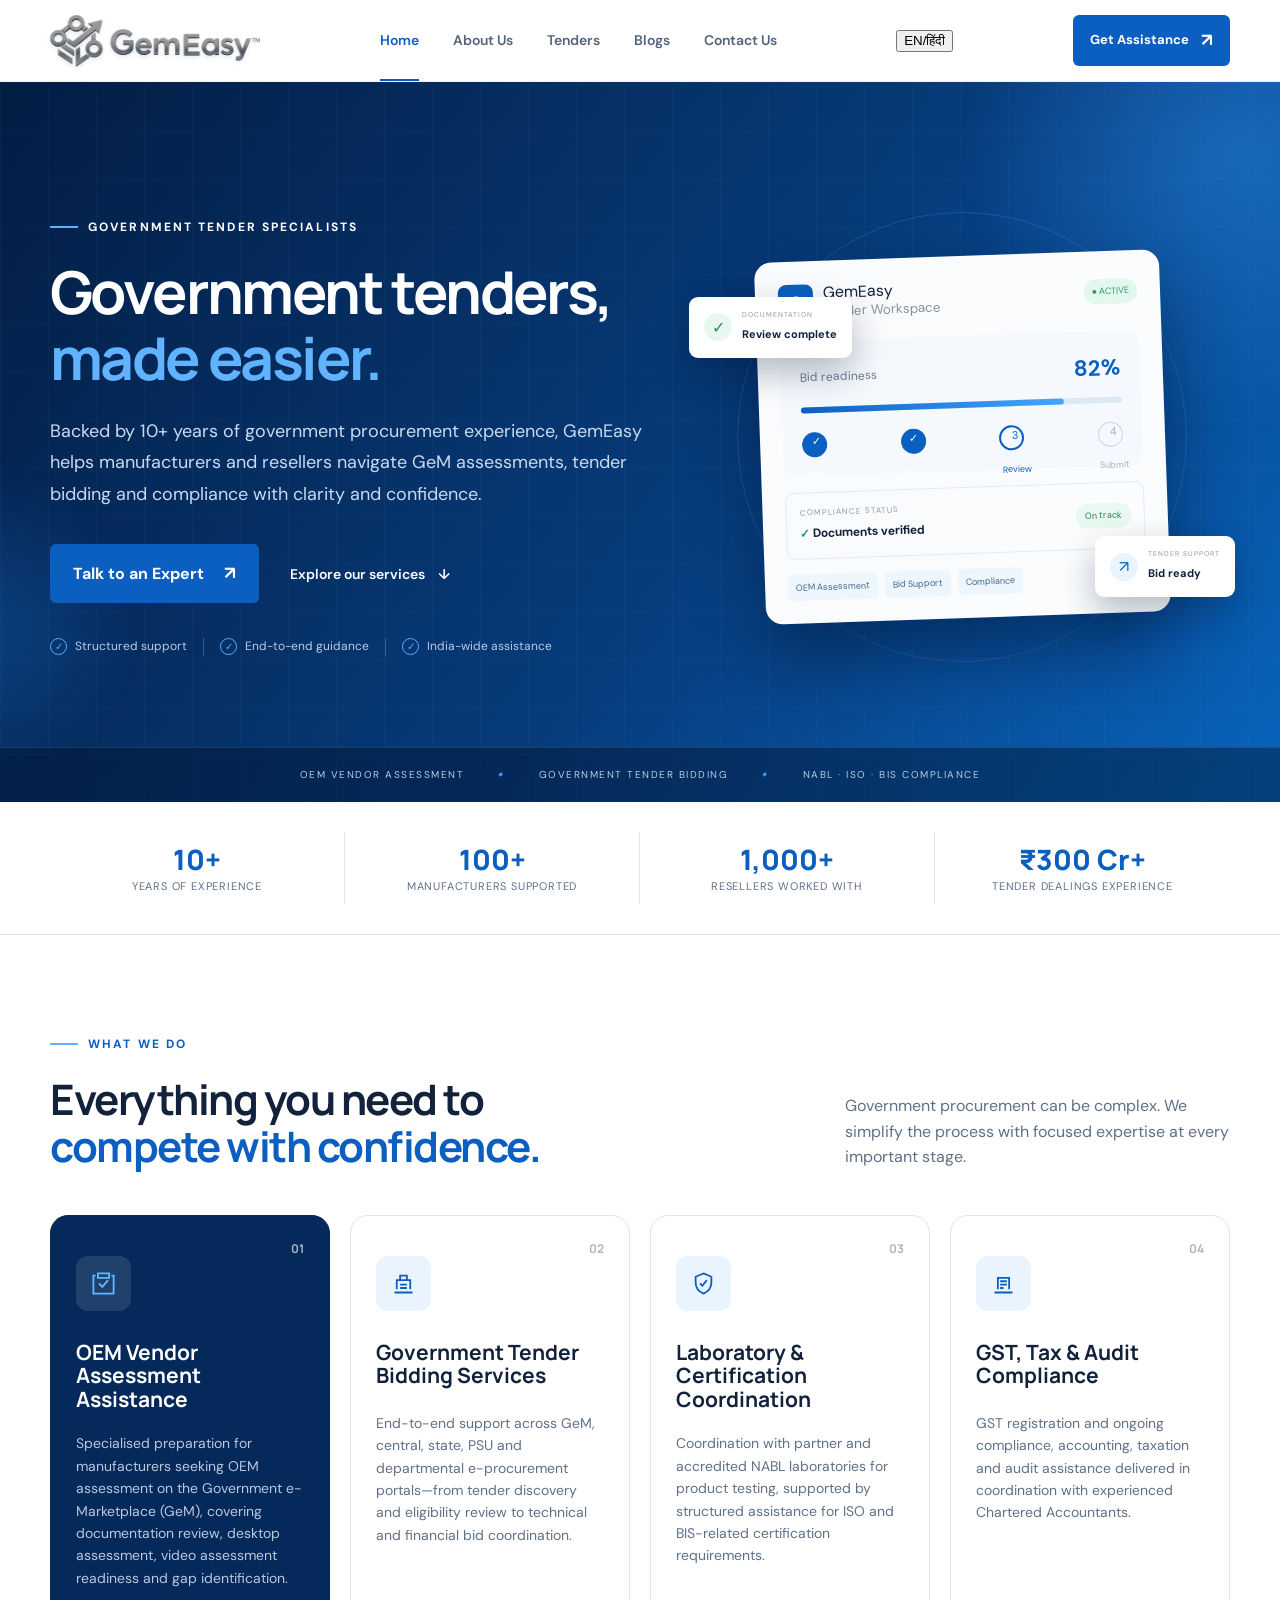
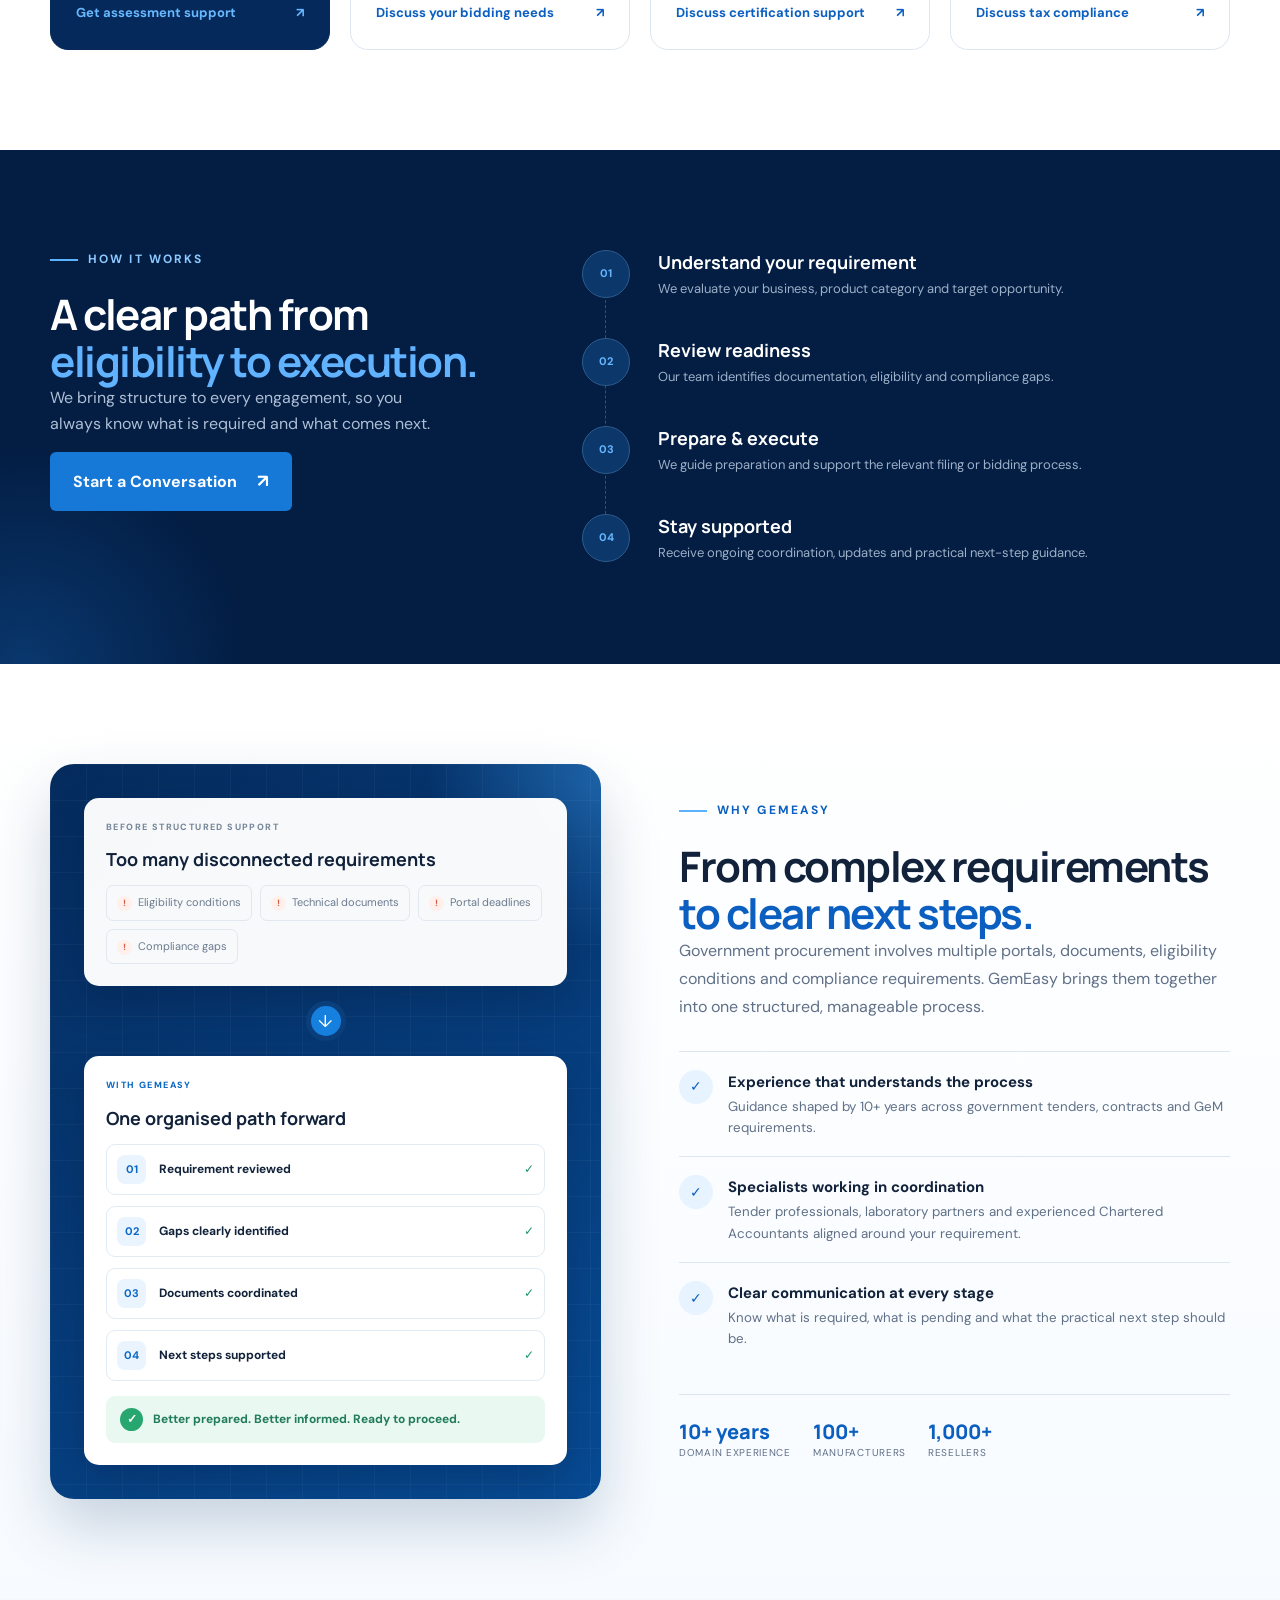
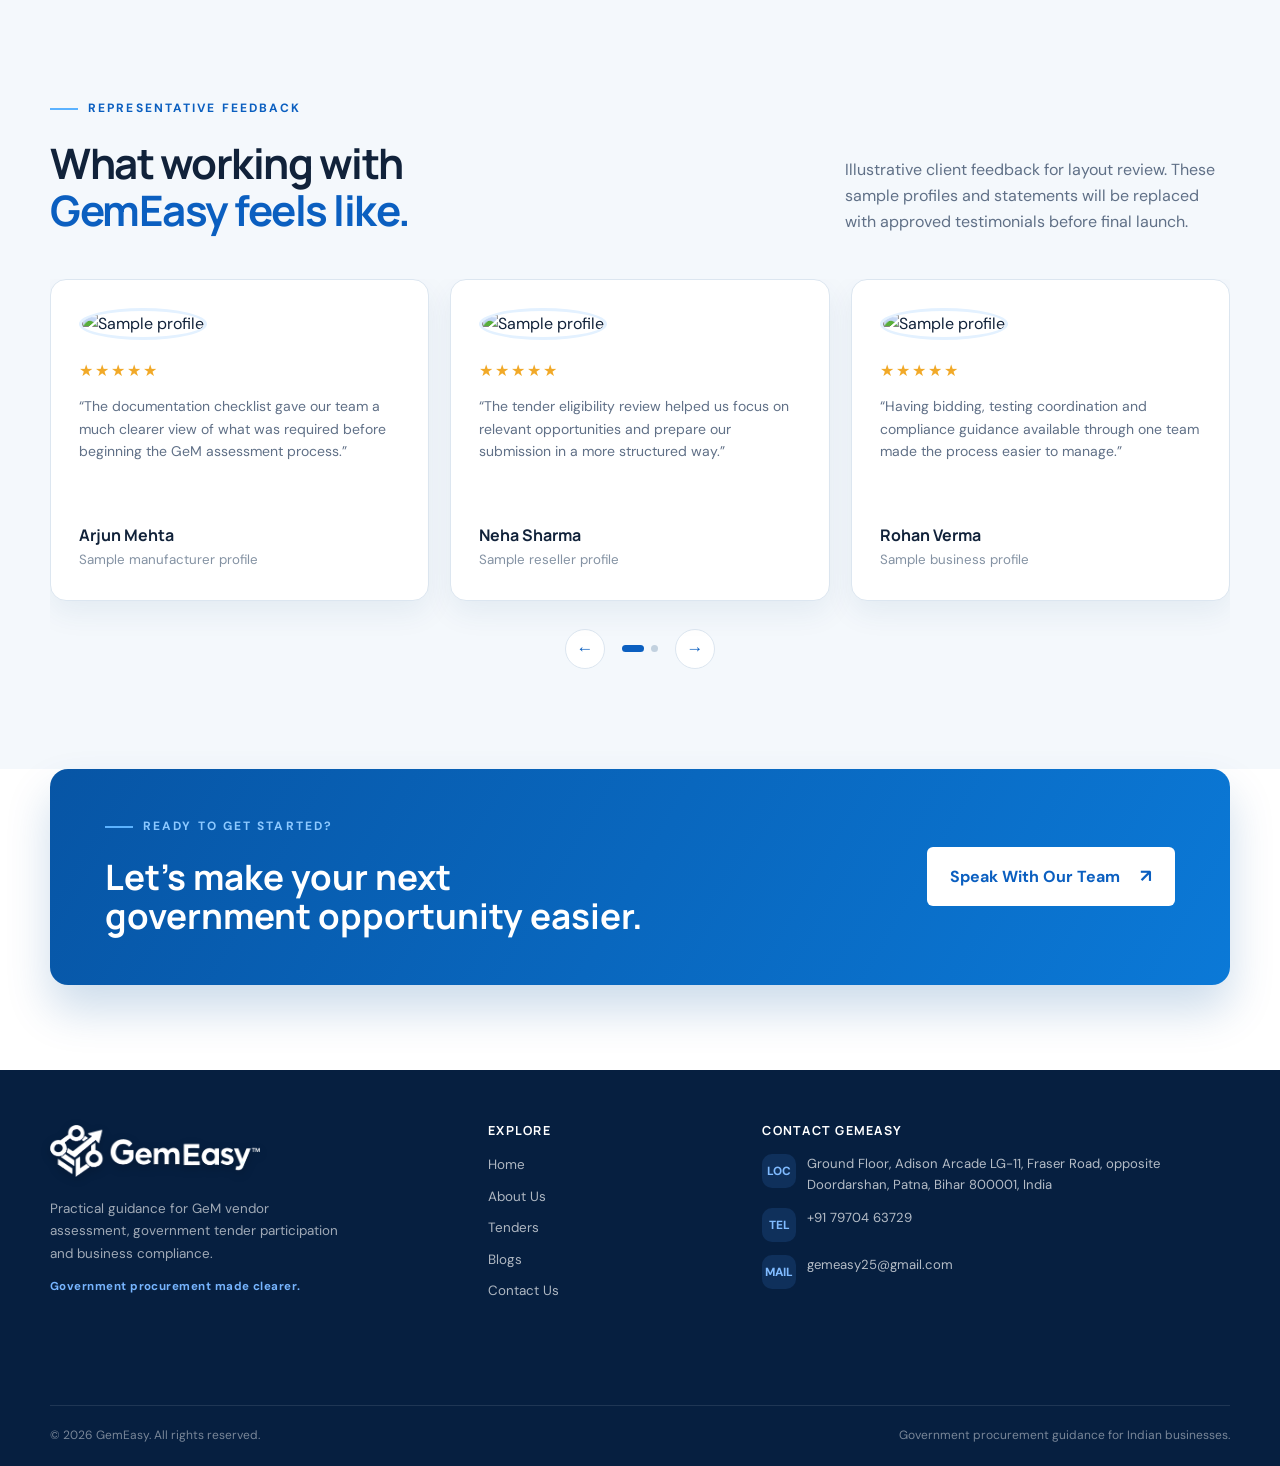
==== commit 7ec95cd8: "Use polished English Hindi switch" ====
--- a/index.html
+++ b/index.html
@@ -18,7 +18,7 @@
       <nav class="nav-links" aria-label="Main navigation">
         <a class="active" href="index.html">Home</a><a href="about.html">About Us</a><a href="tenders.html">Tenders</a><a href="blogs.html">Blogs</a><a href="contact.html">Contact Us</a>
       </nav>
-      <button class="language-toggle" id="languageToggle" type="button" aria-label="Switch website language"><span data-lang="en">EN</span><span class="lang-divider">/</span><span data-lang="hi">हिं</span></button><a class="button button-small nav-cta" href="contact.html">Get Assistance <span>↗</span></a>
+      <button class="language-toggle" id="languageToggle" type="button" aria-label="Switch website language"><span data-lang="en">EN</span><span class="lang-divider">/</span><span data-lang="hi">हिंदी</span></button><a class="button button-small nav-cta" href="contact.html">Get Assistance <span>↗</span></a>
     </div>
   </header>
 
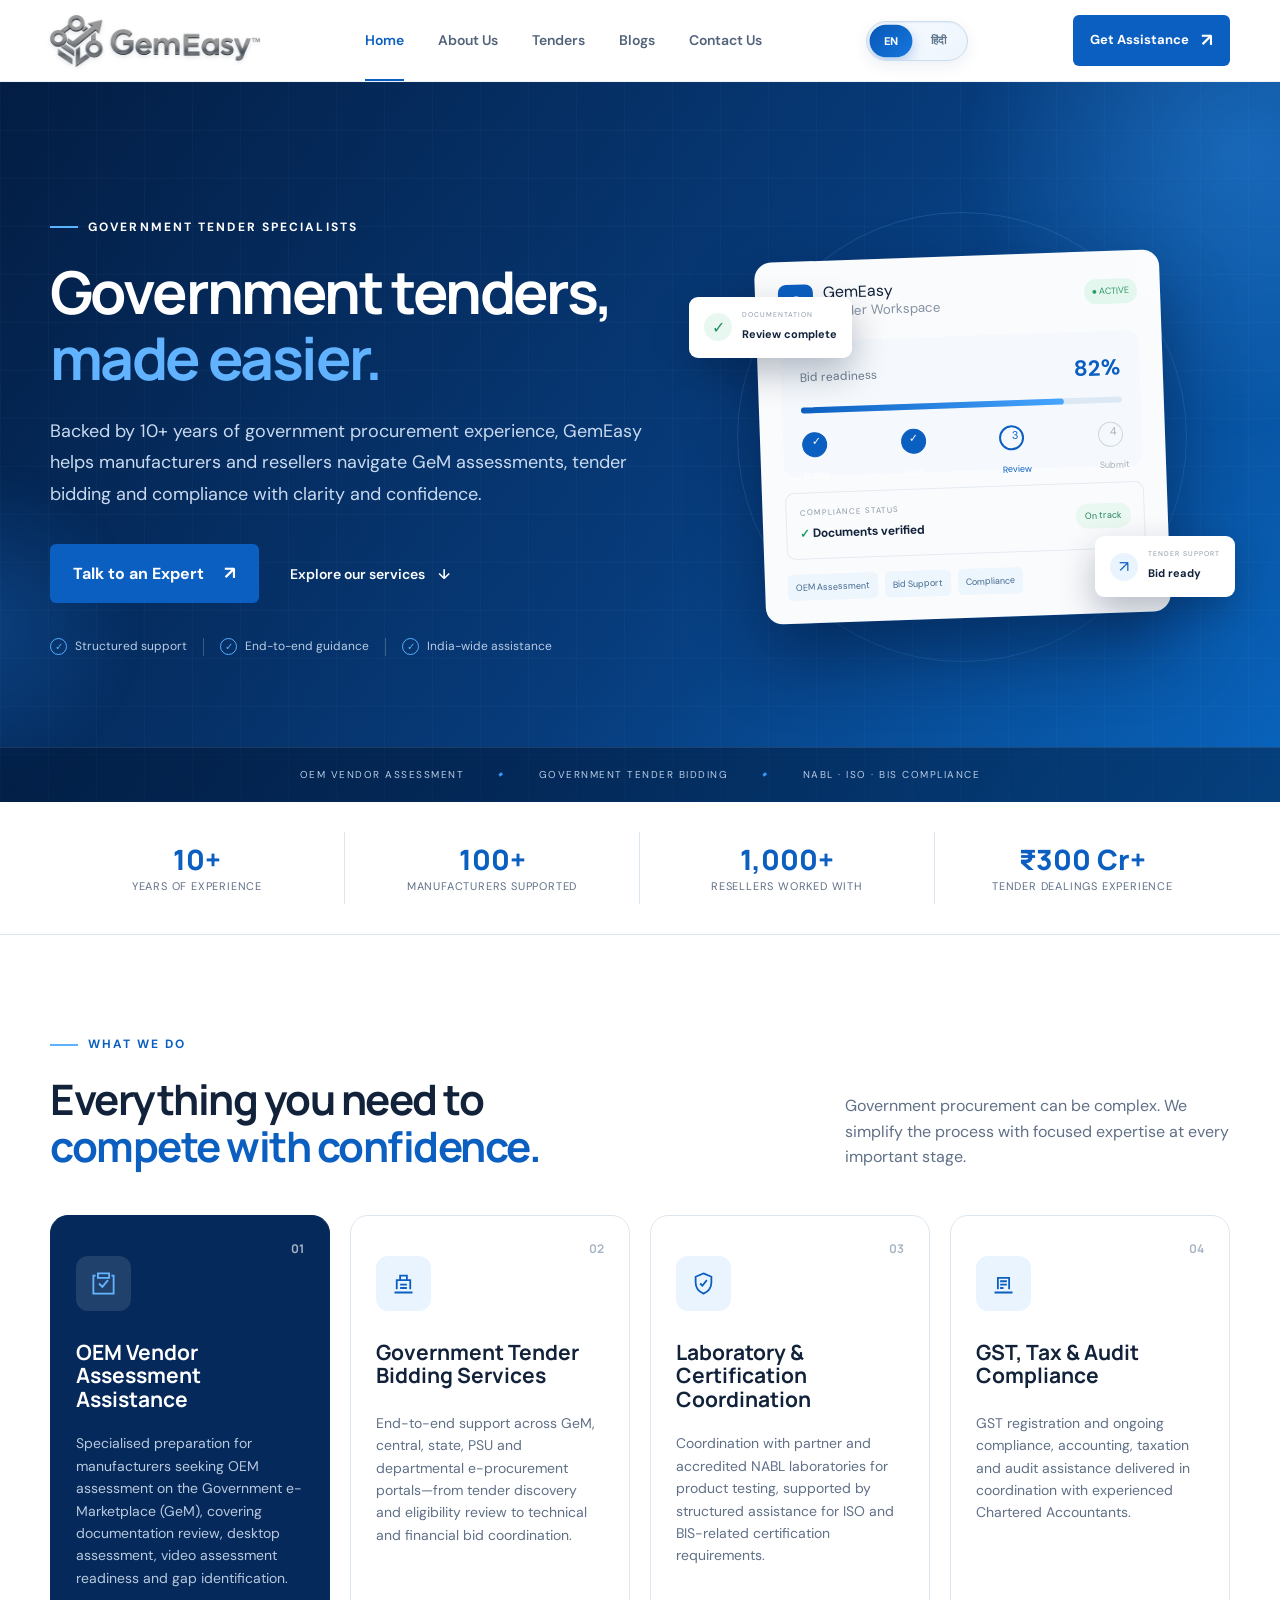
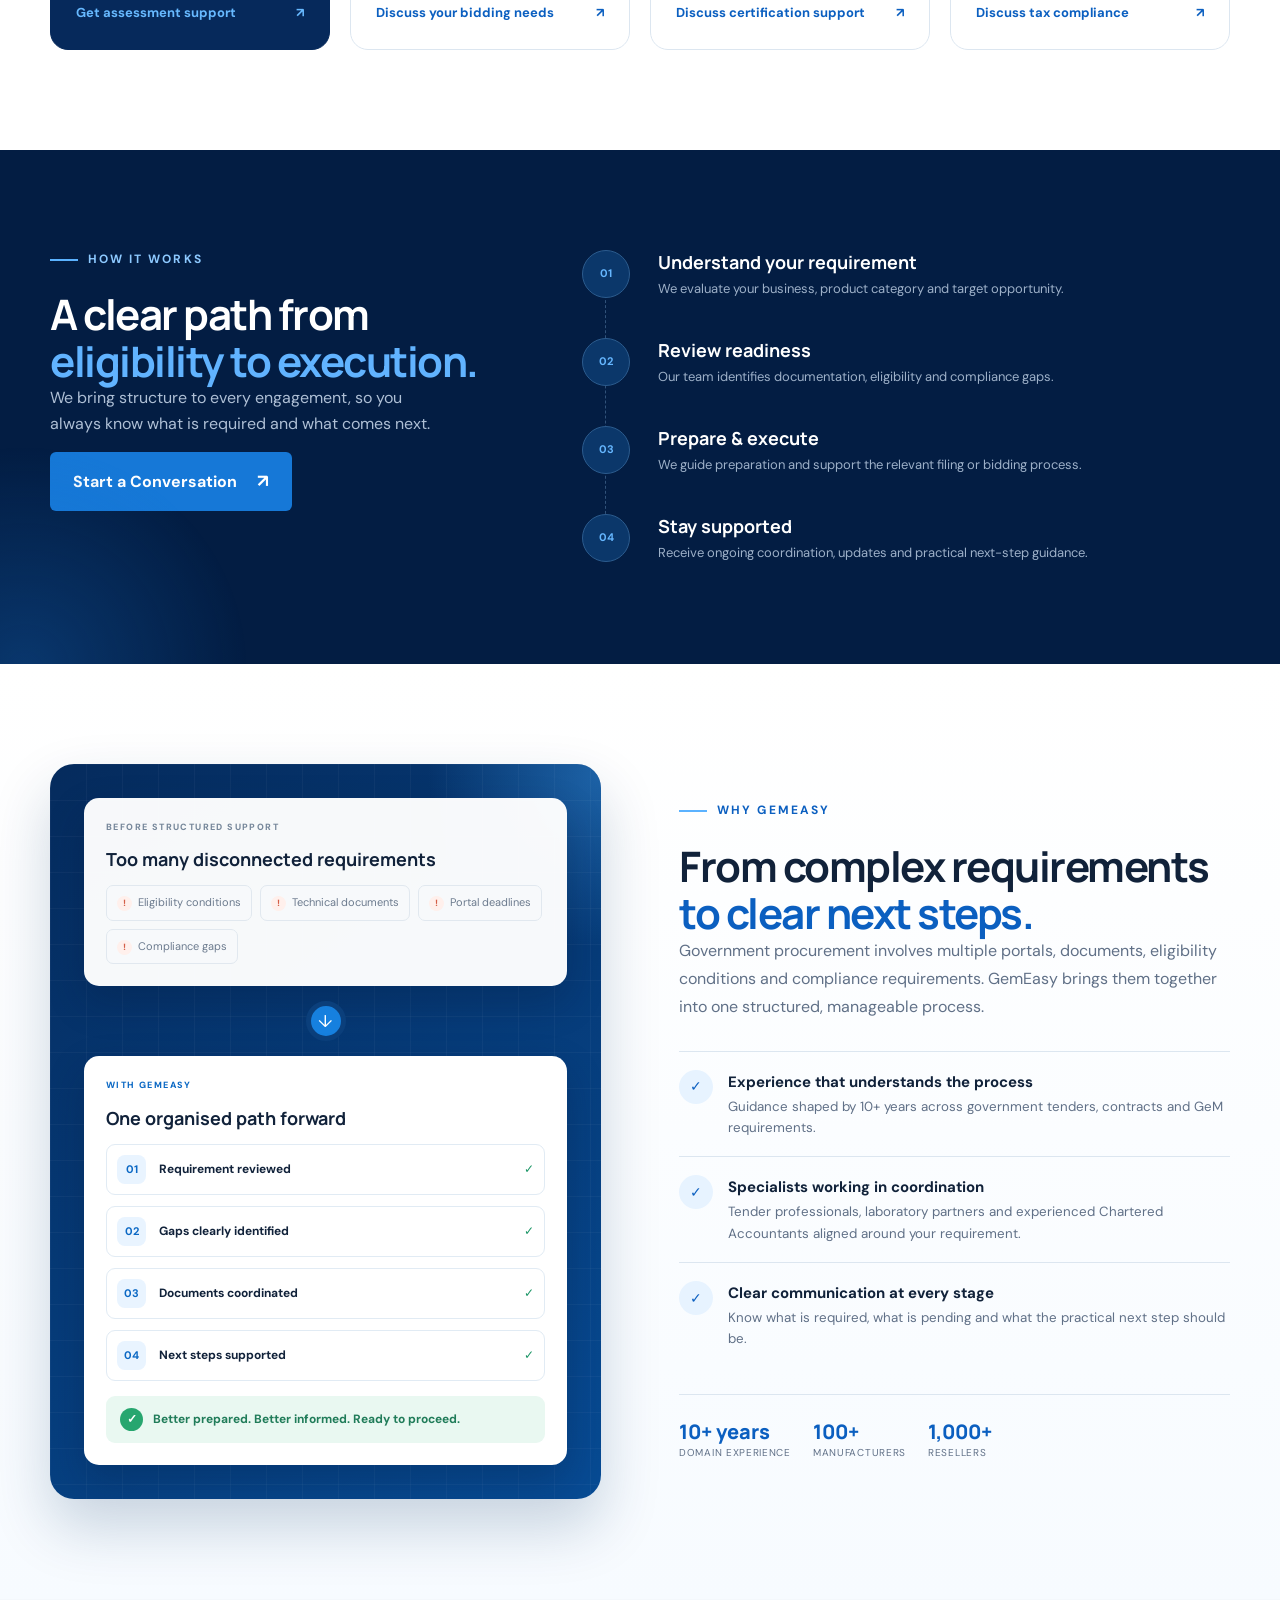
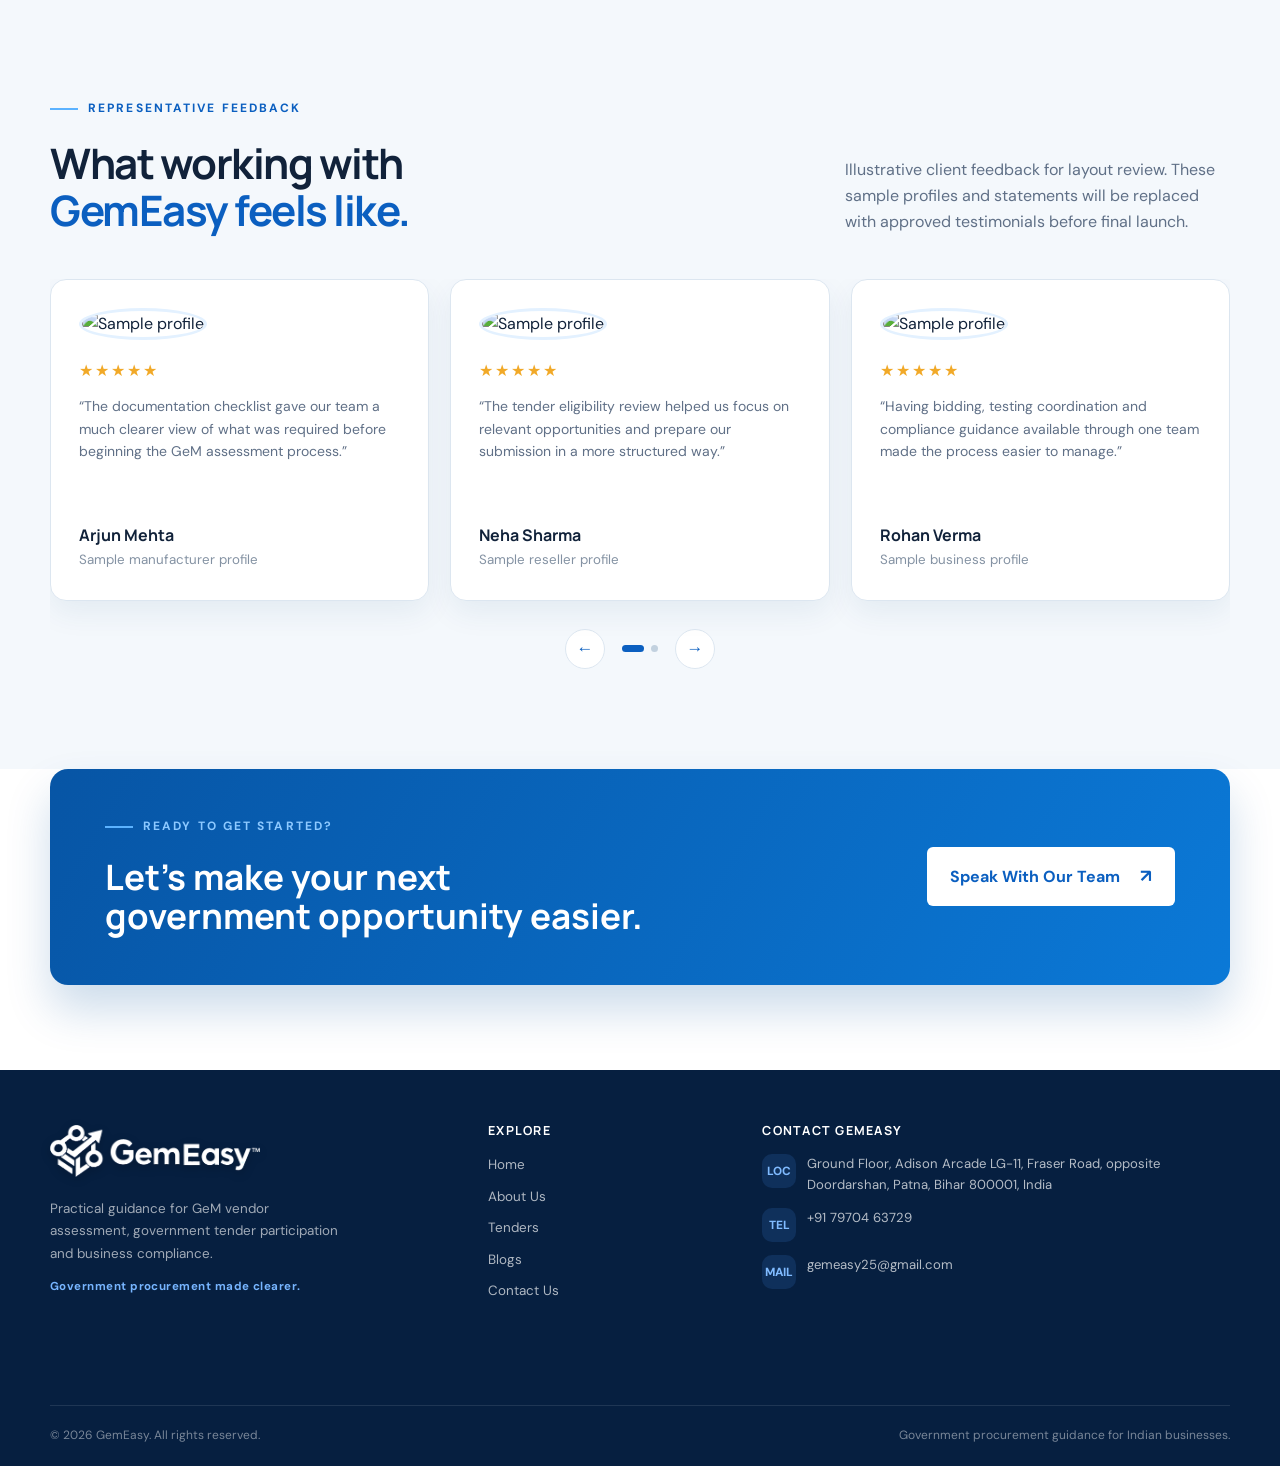
==== commit 13a4abb9: "Load homepage motion and language styles" ====
--- a/index.html
+++ b/index.html
@@ -9,6 +9,8 @@
   <link rel="preconnect" href="https://fonts.gstatic.com" crossorigin>
   <link href="https://fonts.googleapis.com/css2?family=DM+Sans:wght@400;500;600;700&family=Manrope:wght@600;700;800&display=swap" rel="stylesheet">
   <link rel="stylesheet" href="assets/style-v16.css" />
+  <link rel="stylesheet" href="assets/motion.css" />
+  <link rel="stylesheet" href="assets/language-v2.css" />
 </head>
 <body>
   <header class="site-header">
--- a/assets/motion.css
+++ b/assets/motion.css
@@ -0,0 +1,27 @@
+/* GemEasy lightweight motion system */
+:root{--motion-ease:cubic-bezier(.22,1,.36,1);--motion-fast:420ms;--motion-slow:780ms}
+html{scroll-behavior:smooth}
+.site-header{transition:box-shadow .35s ease,background-color .35s ease,transform .35s ease}
+.site-header.motion-scrolled{box-shadow:0 10px 35px rgba(5,34,72,.1);background:rgba(255,255,255,.96);backdrop-filter:blur(16px)}
+.motion-ready .motion-reveal{opacity:0;transform:translate3d(0,28px,0);transition:opacity var(--motion-slow) var(--motion-ease),transform var(--motion-slow) var(--motion-ease);transition-delay:var(--motion-delay,0ms);will-change:opacity,transform}
+.motion-ready .motion-reveal.motion-left{transform:translate3d(-28px,0,0)}
+.motion-ready .motion-reveal.motion-right{transform:translate3d(28px,0,0)}
+.motion-ready .motion-reveal.is-visible{opacity:1;transform:translate3d(0,0,0);will-change:auto}
+.motion-ready .motion-stagger>*{opacity:0;transform:translate3d(0,22px,0);transition:opacity 650ms var(--motion-ease),transform 650ms var(--motion-ease);transition-delay:calc(var(--motion-index,0) * 75ms)}
+.motion-ready .motion-stagger.is-visible>*{opacity:1;transform:translate3d(0,0,0)}
+.hero-visual,.tender-status-card,.about-team-photo{transform:translate3d(var(--motion-x,0),var(--motion-y,0),0);transition:transform 500ms var(--motion-ease)}
+.motion-ready .hero-visual.is-floating,.motion-ready .tender-status-card.is-floating{animation:gentleFloat 6.5s ease-in-out infinite}
+.motion-ready .about-team-photo.is-floating{animation:gentleFloatSmall 7.5s ease-in-out infinite}
+@keyframes gentleFloat{0%,100%{translate:0 0}50%{translate:0 -9px}}
+@keyframes gentleFloatSmall{0%,100%{translate:0 0}50%{translate:0 -6px}}
+.page-hero:before,.tender-hero:before{content:"";position:absolute;width:360px;height:360px;border-radius:50%;right:8%;top:-210px;background:radial-gradient(circle,rgba(94,169,255,.22),rgba(94,169,255,0) 70%);pointer-events:none;animation:ambientDrift 10s ease-in-out infinite alternate}
+@keyframes ambientDrift{to{transform:translate3d(-55px,35px,0) scale(1.12)}}
+.button{position:relative;overflow:hidden;transition:transform .28s var(--motion-ease),box-shadow .28s ease,background-color .28s ease}
+.button:hover{transform:translateY(-2px);box-shadow:0 13px 30px rgba(8,71,152,.18)}
+.button:after{content:"";position:absolute;top:-80%;left:-45%;width:28%;height:250%;background:linear-gradient(90deg,transparent,rgba(255,255,255,.28),transparent);transform:rotate(18deg) translateX(-220%);transition:transform .7s var(--motion-ease);pointer-events:none}
+.button:hover:after{transform:rotate(18deg) translateX(620%)}
+.service-card,.tender-type-card,.guide-card-new,.news-card,.value-card,.capability-card,.direct-contact-card{transition:transform .34s var(--motion-ease),box-shadow .34s ease,border-color .34s ease}
+.service-card:hover,.capability-card:hover,.value-card:hover{transform:translateY(-6px);box-shadow:0 22px 48px rgba(8,39,82,.11)}
+.brand{transition:transform .3s var(--motion-ease),filter .3s ease}.brand:hover{transform:translateY(-1px) scale(1.015)}
+@media(max-width:760px){.motion-ready .motion-reveal,.motion-ready .motion-reveal.motion-left,.motion-ready .motion-reveal.motion-right{transform:translate3d(0,18px,0)}.page-hero:before,.tender-hero:before{width:240px;height:240px;top:-150px}}
+@media(prefers-reduced-motion:reduce){html{scroll-behavior:auto}.motion-ready .motion-reveal,.motion-ready .motion-stagger>*,.motion-ready .hero-visual.is-floating,.motion-ready .tender-status-card.is-floating,.motion-ready .about-team-photo.is-floating,.page-hero:before,.tender-hero:before{opacity:1!important;transform:none!important;translate:none!important;animation:none!important;transition:none!important}.button:after{display:none}}
--- a/assets/language-v2.css
+++ b/assets/language-v2.css
@@ -0,0 +1,13 @@
+/* Animated English / Hindi language switch */
+.language-toggle{position:relative;display:inline-grid;grid-template-columns:42px 52px;align-items:center;height:40px;padding:3px;border:1px solid #cbdcec;border-radius:999px;background:linear-gradient(145deg,#f8fbff,#edf5fd);box-shadow:inset 0 1px 2px rgba(7,63,128,.06),0 5px 15px rgba(7,63,128,.08);cursor:pointer;overflow:hidden;white-space:nowrap;transition:transform .28s cubic-bezier(.22,1,.36,1),box-shadow .28s ease,border-color .28s ease}
+.language-toggle:hover{transform:translateY(-2px);border-color:#99bce4;box-shadow:inset 0 1px 2px rgba(7,63,128,.04),0 10px 24px rgba(7,63,128,.14)}
+.language-toggle:active{transform:translateY(0) scale(.97)}
+.language-toggle [data-lang]{position:relative;z-index:1;display:grid;place-items:center;height:32px;padding:0 8px;border-radius:999px;color:#61768c;font:800 .68rem/1 "DM Sans",sans-serif;letter-spacing:.02em;transition:color .32s ease,background .32s cubic-bezier(.22,1,.36,1),box-shadow .32s ease,transform .32s ease}
+.language-toggle [data-lang].active{color:#fff;background:linear-gradient(135deg,#0757b5,#1677df);box-shadow:0 5px 13px rgba(8,91,187,.28);transform:scale(1.02)}
+.language-toggle .lang-divider{display:none}
+.language-toggle:focus-visible{outline:3px solid rgba(23,112,214,.25);outline-offset:3px}
+html[lang="hi-IN"] body{font-family:"Noto Sans Devanagari","DM Sans",sans-serif}
+html[lang="hi-IN"] h1,html[lang="hi-IN"] h2,html[lang="hi-IN"] h3,html[lang="hi-IN"] .button{letter-spacing:-.02em}
+@media(max-width:980px){.language-toggle{margin-left:auto}.nav-cta{margin-left:0}}
+@media(max-width:720px){.language-toggle{grid-template-columns:38px 48px;height:36px;padding:2px}.language-toggle [data-lang]{height:30px;font-size:.63rem}}
+@media(prefers-reduced-motion:reduce){.language-toggle,.language-toggle [data-lang]{transition:none!important}}
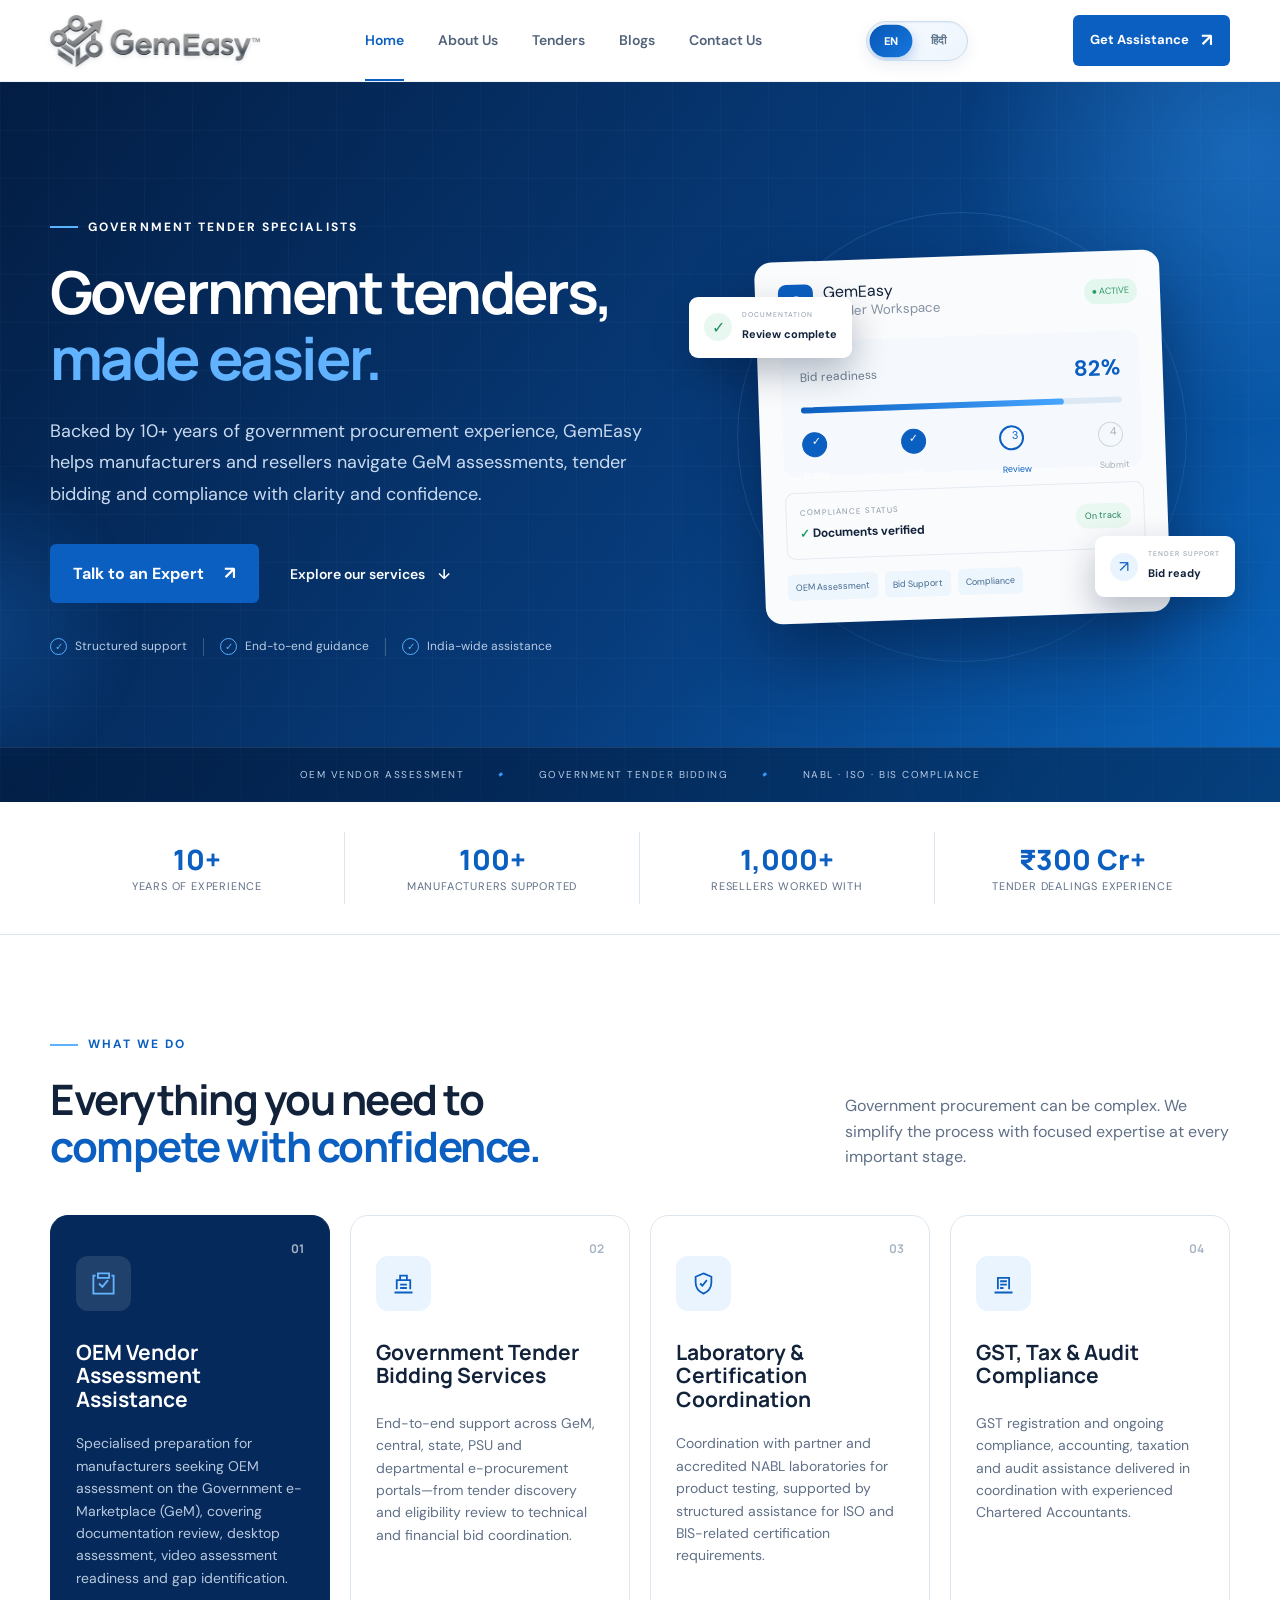
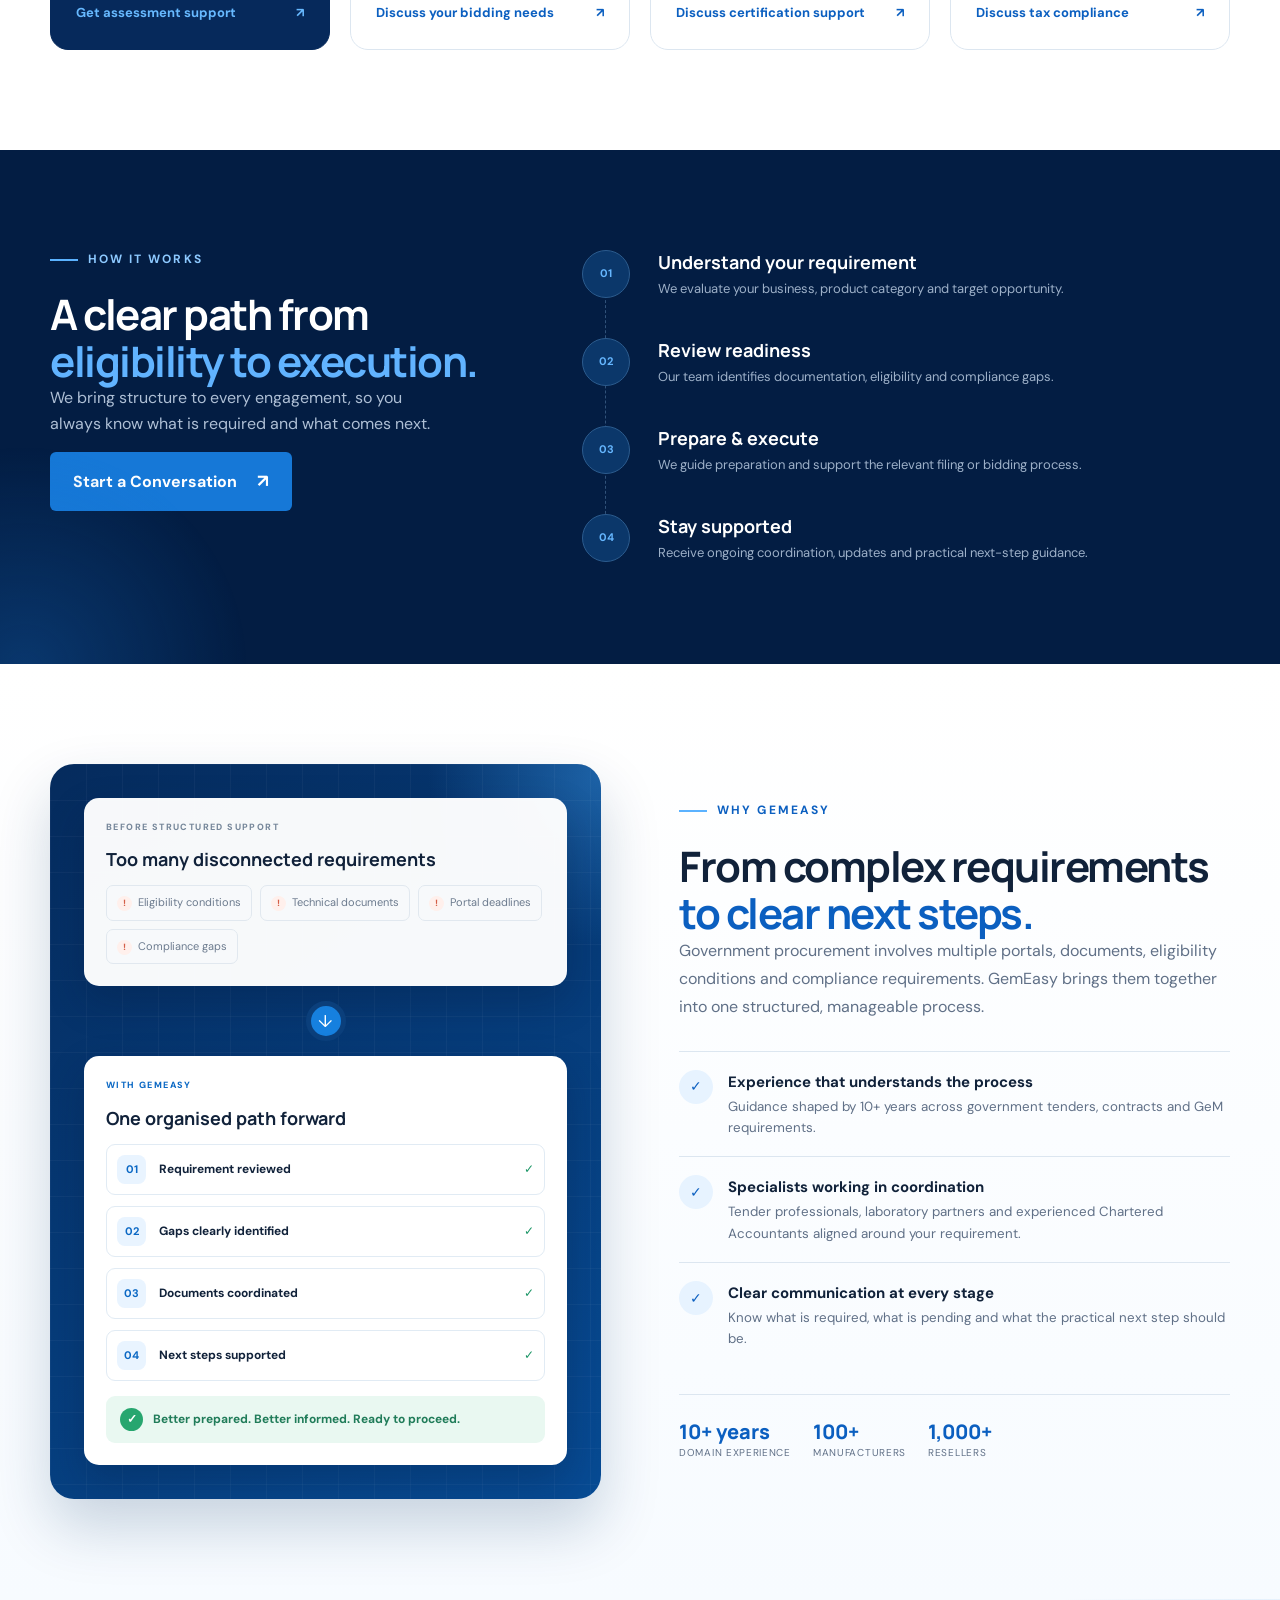
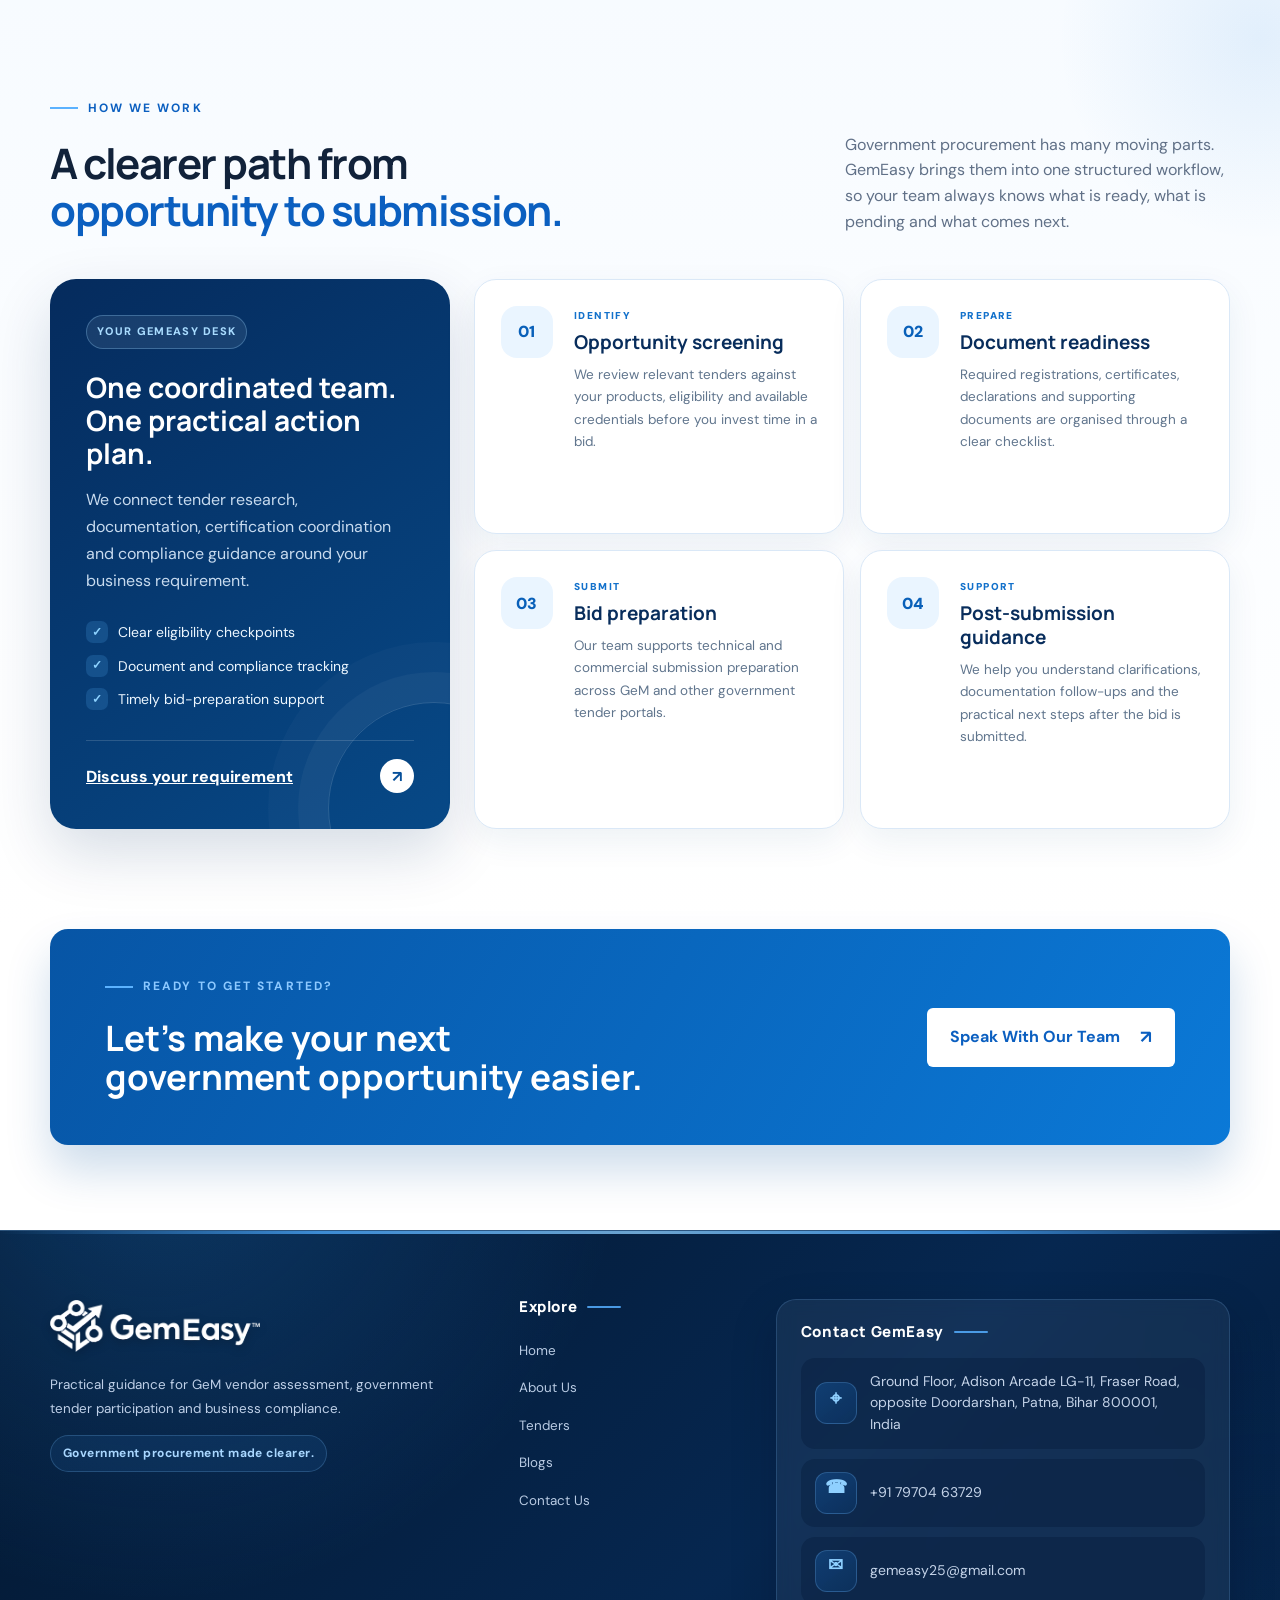
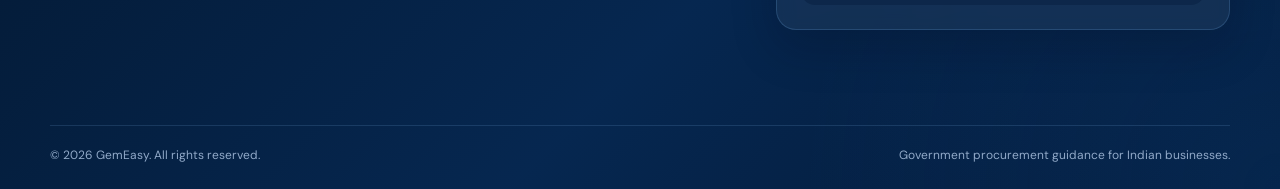
==== commit 909a4e10: "Replace sample reviews with tender journey" ====
--- a/index.html
+++ b/index.html
@@ -4,11 +4,11 @@
   <meta charset="UTF-8" />
   <meta name="viewport" content="width=device-width, initial-scale=1.0" />
   <meta name="description" content="GemEasy helps Indian businesses navigate OEM vendor assessment, government tender bidding and regulatory compliance." />
-  <title>GeM & Government Tender Consultants in India | GemEasy</title><meta name="description" content="GemEasy helps manufacturers and resellers with GeM OEM vendor assessment, government tender bidding, certification coordination and GST compliance."><meta name="robots" content="index,follow,max-image-preview:large,max-snippet:-1,max-video-preview:-1"><link rel="canonical" href="https://junaitmallick123.github.io/gemeasy-website/"><link rel="alternate" hreflang="en-in" href="https://junaitmallick123.github.io/gemeasy-website/"><meta property="og:locale" content="en_IN"><meta property="og:type" content="website"><meta property="og:site_name" content="GemEasy"><meta property="og:title" content="GeM & Government Tender Consultants in India | GemEasy"><meta property="og:description" content="GemEasy helps manufacturers and resellers with GeM OEM vendor assessment, government tender bidding, certification coordination and GST compliance."><meta property="og:url" content="https://junaitmallick123.github.io/gemeasy-website/"><meta property="og:image" content="https://junaitmallick123.github.io/gemeasy-website/assets/gemeasy-logo.png"><meta property="og:image:alt" content="GemEasy government procurement consultancy"><meta name="twitter:card" content="summary_large_image"><meta name="twitter:title" content="GeM & Government Tender Consultants in India | GemEasy"><meta name="twitter:description" content="GemEasy helps manufacturers and resellers with GeM OEM vendor assessment, government tender bidding, certification coordination and GST compliance."><meta name="twitter:image" content="https://junaitmallick123.github.io/gemeasy-website/assets/gemeasy-logo.png"><meta name="theme-color" content="#073f80"><meta name="geo.region" content="IN-BR"><meta name="geo.placename" content="Patna"><link rel="icon" href="assets/gemeasy-logo.png" type="image/png"><link rel="manifest" href="site.webmanifest"><script type="application/ld+json">[{"@context":"https://schema.org","@type":["ProfessionalService","Organization"],"@id":"https://junaitmallick123.github.io/gemeasy-website/#organization","name":"GemEasy","url":"https://junaitmallick123.github.io/gemeasy-website/","logo":"https://junaitmallick123.github.io/gemeasy-website/assets/gemeasy-logo.png","image":"https://junaitmallick123.github.io/gemeasy-website/assets/gemeasy-logo.png","email":"gemeasy25@gmail.com","telephone":"+91-7970463729","description":"Government procurement consultancy supporting manufacturers and resellers with GeM OEM assessment, tender bidding and compliance coordination.","address":{"@type":"PostalAddress","streetAddress":"Ground Floor, Adison Arcade LG-11, Fraser Road, opposite Doordarshan","addressLocality":"Patna","addressRegion":"Bihar","postalCode":"800001","addressCountry":"IN"},"areaServed":{"@type":"Country","name":"India"},"knowsAbout":["Government e-Marketplace","GeM OEM vendor assessment","Government tender bidding","NABL laboratory coordination","BIS certification support","ISO certification support","GST compliance"]},{"@context":"https://schema.org","@type":"WebSite","@id":"https://junaitmallick123.github.io/gemeasy-website/#website","url":"https://junaitmallick123.github.io/gemeasy-website/","name":"GemEasy","publisher":{"@id":"https://junaitmallick123.github.io/gemeasy-website/#organization"},"inLanguage":"en-IN"}]</script>
+  <title>GeM & Government Tender Consultants in India | GemEasy</title><meta name="description" content="GemEasy helps manufacturers and resellers with GeM OEM vendor assessment, government tender bidding, certification coordination and GST compliance."><meta name="robots" content="index,follow,max-image-preview:large,max-snippet:-1,max-video-preview:-1"><link rel="canonical" href="https://junaitmallick123.github.io/gemeasy-website/"><link rel="alternate" hreflang="en-in" href="https://junaitmallick123.github.io/gemeasy-website/"><meta property="og:locale" content="en_IN"><meta property="og:type" content="website"><meta property="og:site_name" content="GemEasy"><meta property="og:title" content="GeM & Government Tender Consultants in India | GemEasy"><meta property="og:description" content="GemEasy helps manufacturers and resellers with GeM OEM vendor assessment, government tender bidding, certification coordination and GST compliance."><meta property="og:url" content="https://junaitmallick123.github.io/gemeasy-website/"><meta property="og:image" content="https://junaitmallick123.github.io/gemeasy-website/assets/gemeasy-logo.png"><meta property="og:image:alt" content="GemEasy government procurement consultancy"><meta name="twitter:card" content="summary_large_image"><meta name="twitter:title" content="GeM & Government Tender Consultants in India | GemEasy"><meta name="twitter:description" content="GemEasy helps manufacturers and resellers with GeM OEM vendor assessment, government tender bidding, certification coordination and GST compliance."><meta name="twitter:image" content="https://junaitmallick123.github.io/gemeasy-website/assets/gemeasy-logo.png"><meta name="theme-color" content="#073f80"><meta name="geo.region" content="IN-BR"><meta name="geo.placename" content="Patna"><link rel="icon" type="image/png" sizes="180x180" href="[data-uri]"><link rel="shortcut icon" type="image/png" href="[data-uri]"><link rel="apple-touch-icon" sizes="180x180" href="[data-uri]"><link rel="manifest" href="site.webmanifest"><script type="application/ld+json">[{"@context":"https://schema.org","@type":["ProfessionalService","Organization"],"@id":"https://junaitmallick123.github.io/gemeasy-website/#organization","name":"GemEasy","url":"https://junaitmallick123.github.io/gemeasy-website/","logo":"https://junaitmallick123.github.io/gemeasy-website/assets/gemeasy-logo.png","image":"https://junaitmallick123.github.io/gemeasy-website/assets/gemeasy-logo.png","email":"gemeasy25@gmail.com","telephone":"+91-7970463729","description":"Government procurement consultancy supporting manufacturers and resellers with GeM OEM assessment, tender bidding and compliance coordination.","address":{"@type":"PostalAddress","streetAddress":"Ground Floor, Adison Arcade LG-11, Fraser Road, opposite Doordarshan","addressLocality":"Patna","addressRegion":"Bihar","postalCode":"800001","addressCountry":"IN"},"areaServed":{"@type":"Country","name":"India"},"knowsAbout":["Government e-Marketplace","GeM OEM vendor assessment","Government tender bidding","NABL laboratory coordination","BIS certification support","ISO certification support","GST compliance"]},{"@context":"https://schema.org","@type":"WebSite","@id":"https://junaitmallick123.github.io/gemeasy-website/#website","url":"https://junaitmallick123.github.io/gemeasy-website/","name":"GemEasy","publisher":{"@id":"https://junaitmallick123.github.io/gemeasy-website/#organization"},"inLanguage":"en-IN"}]</script>
   <link rel="preconnect" href="https://fonts.googleapis.com">
   <link rel="preconnect" href="https://fonts.gstatic.com" crossorigin>
   <link href="https://fonts.googleapis.com/css2?family=DM+Sans:wght@400;500;600;700&family=Manrope:wght@600;700;800&display=swap" rel="stylesheet">
-  <link rel="stylesheet" href="assets/style-v16.css" />
+  <link rel="stylesheet" href="assets/style-v17.css?v=18" />
   <link rel="stylesheet" href="assets/motion.css" />
   <link rel="stylesheet" href="assets/language-v2.css" />
 </head>
@@ -110,7 +110,48 @@
       </div>
     </section>
 
-    <section class="section reviews-section"><div class="container"><div class="section-heading"><div><div class="eyebrow dark"><span></span> Representative Feedback</div><h2>What working with<br><em>GemEasy feels like.</em></h2></div><p>Illustrative client feedback for layout review. These sample profiles and statements will be replaced with approved testimonials before final launch.</p></div><div class="review-carousel" aria-label="Sample client feedback"><div class="review-track"><article class="review-card"><img src="https://randomuser.me/api/portraits/men/32.jpg" alt="Sample profile"><div class="stars">★★★★★</div><p>“The documentation checklist gave our team a much clearer view of what was required before beginning the GeM assessment process.”</p><h3>Arjun Mehta</h3><small>Sample manufacturer profile</small></article><article class="review-card"><img src="https://randomuser.me/api/portraits/women/44.jpg" alt="Sample profile"><div class="stars">★★★★★</div><p>“The tender eligibility review helped us focus on relevant opportunities and prepare our submission in a more structured way.”</p><h3>Neha Sharma</h3><small>Sample reseller profile</small></article><article class="review-card"><img src="https://randomuser.me/api/portraits/men/46.jpg" alt="Sample profile"><div class="stars">★★★★★</div><p>“Having bidding, testing coordination and compliance guidance available through one team made the process easier to manage.”</p><h3>Rohan Verma</h3><small>Sample business profile</small></article><article class="review-card"><img src="https://randomuser.me/api/portraits/women/65.jpg" alt="Sample profile"><div class="stars">★★★★★</div><p>“The team explained technical requirements in straightforward language and stayed responsive throughout our preparation.”</p><h3>Priya Nair</h3><small>Sample manufacturer profile</small></article><article class="review-card"><img src="https://randomuser.me/api/portraits/men/75.jpg" alt="Sample profile"><div class="stars">★★★★★</div><p>“The CA-led GST and audit guidance complemented our tender documentation work and reduced coordination across multiple teams.”</p><h3>Vikram Singh</h3><small>Sample enterprise profile</small></article><article class="review-card"><img src="https://randomuser.me/api/portraits/women/33.jpg" alt="Sample profile"><div class="stars">★★★★★</div><p>“Clear updates, practical next steps and careful document review made the engagement feel organised from the beginning.”</p><h3>Ananya Rao</h3><small>Sample reseller profile</small></article></div><div class="carousel-controls"><button class="review-prev" aria-label="Previous reviews">←</button><div class="review-dots" aria-hidden="true"></div><button class="review-next" aria-label="Next reviews">→</button></div></div></div></section>
+    <section class="section tender-journey-section">
+      <div class="container">
+        <div class="section-heading journey-heading">
+          <div>
+            <div class="eyebrow dark"><span></span> How We Work</div>
+            <h2>A clearer path from<br><em>opportunity to submission.</em></h2>
+          </div>
+          <p>Government procurement has many moving parts. GemEasy brings them into one structured workflow, so your team always knows what is ready, what is pending and what comes next.</p>
+        </div>
+        <div class="journey-layout">
+          <aside class="journey-desk">
+            <span class="journey-desk-kicker">Your GemEasy Desk</span>
+            <h3>One coordinated team.<br>One practical action plan.</h3>
+            <p>We connect tender research, documentation, certification coordination and compliance guidance around your business requirement.</p>
+            <ul>
+              <li><span>✓</span> Clear eligibility checkpoints</li>
+              <li><span>✓</span> Document and compliance tracking</li>
+              <li><span>✓</span> Timely bid-preparation support</li>
+            </ul>
+            <a href="contact.html">Discuss your requirement <b>↗</b></a>
+          </aside>
+          <div class="journey-steps">
+            <article class="journey-step">
+              <div class="journey-number">01</div>
+              <div><span class="journey-label">Identify</span><h3>Opportunity screening</h3><p>We review relevant tenders against your products, eligibility and available credentials before you invest time in a bid.</p></div>
+            </article>
+            <article class="journey-step">
+              <div class="journey-number">02</div>
+              <div><span class="journey-label">Prepare</span><h3>Document readiness</h3><p>Required registrations, certificates, declarations and supporting documents are organised through a clear checklist.</p></div>
+            </article>
+            <article class="journey-step">
+              <div class="journey-number">03</div>
+              <div><span class="journey-label">Submit</span><h3>Bid preparation</h3><p>Our team supports technical and commercial submission preparation across GeM and other government tender portals.</p></div>
+            </article>
+            <article class="journey-step">
+              <div class="journey-number">04</div>
+              <div><span class="journey-label">Support</span><h3>Post-submission guidance</h3><p>We help you understand clarifications, documentation follow-ups and the practical next steps after the bid is submitted.</p></div>
+            </article>
+          </div>
+        </div>
+      </div>
+    </section>
     <section class="cta-section"><div class="container cta-box reveal"><div><div class="eyebrow light"><span></span> Ready to Get Started?</div><h2>Let’s make your next<br>government opportunity easier.</h2></div><a class="button button-white" href="contact.html">Speak With Our Team <span>↗</span></a></div></section>
   </main>
   <footer class="site-footer"><div class="container footer-main"><div class="footer-brand"><a class="brand footer-logo" href="index.html" aria-label="GemEasy home"></a><p>Practical guidance for GeM vendor assessment, government tender participation and business compliance.</p><span class="footer-tagline">Government procurement made clearer.</span></div><div class="footer-column"><h3>Explore</h3><div class="footer-links"><a href="index.html">Home</a><a href="about.html">About Us</a><a href="tenders.html">Tenders</a><a href="blogs.html">Blogs</a><a href="contact.html">Contact Us</a></div></div><div class="footer-column footer-contact"><h3>Contact GemEasy</h3><div class="footer-contact-list"><a class="footer-contact-item" href="https://www.google.com/maps/search/?api=1&query=Ground%20Floor%2C%20Adison%20Arcade%20LG-11%2C%20Fraser%20Road%2C%20opposite%20Doordarshan%2C%20Patna%2C%20Bihar%20800001%2C%20India" target="_blank" rel="noopener noreferrer"><i>LOC</i><span>Ground Floor, Adison Arcade LG-11, Fraser Road, opposite Doordarshan, Patna, Bihar 800001, India</span></a><a class="footer-contact-item" href="tel:+917970463729"><i>TEL</i><span>+91 79704 63729</span></a><a class="footer-contact-item" href="mailto:gemeasy25@gmail.com"><i>MAIL</i><span>gemeasy25@gmail.com</span></a></div></div></div><div class="container footer-bottom"><span>© 2026 GemEasy. All rights reserved.</span><span>Government procurement guidance for Indian businesses.</span></div></footer>
--- a/assets/style-v17.css
+++ b/assets/style-v17.css
@@ -0,0 +1,266 @@
+:root{--navy:#06295b;--deep:#031d43;--blue:#0b5fc0;--bright:#1878df;--sky:#eaf4ff;--ink:#11223a;--muted:#607087;--line:#dce6f0;--white:#fff;--radius:18px}*{box-sizing:border-box}html{scroll-behavior:smooth}body{margin:0;font-family:'DM Sans',sans-serif;color:var(--ink);background:#fff;line-height:1.6}h1,h2,h3,h4,p{margin-top:0}h1,h2,h3{font-family:'Manrope',sans-serif;line-height:1.12}h1 em,h2 em{font-style:normal;color:#61b3ff}.container{width:min(1180px,calc(100% - 40px));margin:auto}.site-header{height:82px;background:white;position:sticky;top:0;z-index:50;border-bottom:1px solid #edf1f6}.nav-wrap{height:100%;display:flex;align-items:center;justify-content:space-between}.brand{width:142px;height:51px;display:flex;overflow:hidden;border-radius:6px;background:#074486}.brand img{width:100%;height:100%;object-fit:cover}.nav-links{display:flex;gap:34px;align-items:center}.nav-links a{color:#53637a;text-decoration:none;font-size:14px;font-weight:600;position:relative}.nav-links a.active,.nav-links a:hover{color:var(--blue)}.nav-links a.active:after{content:"";position:absolute;height:2px;background:var(--blue);left:0;right:0;bottom:-29px}.button{display:inline-flex;align-items:center;justify-content:center;gap:20px;background:var(--blue);color:white;text-decoration:none;border:0;border-radius:6px;padding:15px 23px;font-weight:700;font-family:inherit;cursor:pointer}.button span{font-size:18px}.button-small{padding:11px 17px;font-size:13px;gap:12px}.menu-toggle{display:none;border:0;background:none}.hero{position:relative;overflow:hidden;background:linear-gradient(125deg,#031d43 0%,#073b7a 55%,#0964bd 100%);color:white;padding-top:90px}.hero:before{content:"";position:absolute;inset:0;background-image:linear-gradient(rgba(255,255,255,.025) 1px,transparent 1px),linear-gradient(90deg,rgba(255,255,255,.025) 1px,transparent 1px);background-size:48px 48px}.hero-glow{position:absolute;border-radius:50%;filter:blur(10px)}.hero-glow-one{width:600px;height:600px;right:-260px;top:-230px;background:radial-gradient(circle,rgba(57,159,255,.35),transparent 65%)}.hero-glow-two{width:350px;height:350px;left:-200px;bottom:0;background:radial-gradient(circle,rgba(35,142,255,.24),transparent 65%)}.hero-grid{position:relative;display:grid;grid-template-columns:1.06fr .94fr;align-items:center;gap:40px;min-height:530px}.eyebrow{font-size:12px;text-transform:uppercase;letter-spacing:2.1px;font-weight:700;display:flex;align-items:center;gap:10px;margin-bottom:22px}.eyebrow>span{height:2px;width:28px;background:#5bb2ff}.eyebrow.dark{color:var(--blue)}.eyebrow.light{color:#8dc9ff}.hero h1,.page-hero h1{font-size:59px;letter-spacing:-2.6px;margin-bottom:25px}.hero-copy>p{font-size:18px;color:#c9daf0;max-width:610px;line-height:1.75}.hero-actions{display:flex;align-items:center;gap:31px;margin:34px 0}.text-link{color:white;font-weight:600;text-decoration:none;font-size:14px}.text-link span{margin-left:10px}.trust-line{display:flex;align-items:center;gap:8px;color:#b9cce4;font-size:12px}.trust-line i{height:18px;width:1px;background:rgba(255,255,255,.22);margin:0 8px}.trust-icon{display:inline-flex;width:17px;height:17px;border:1px solid #55aeff;border-radius:50%;align-items:center;justify-content:center;color:#55aeff;font-size:10px}.hero-visual{position:relative;height:470px;display:flex;align-items:center;justify-content:center}.orbit{position:absolute;border:1px solid rgba(116,190,255,.18);border-radius:50%}.orbit-one{width:450px;height:450px}.orbit-two{width:330px;height:330px}.dashboard-card{position:relative;z-index:2;width:405px;background:rgba(255,255,255,.98);color:var(--ink);border-radius:17px;padding:23px;box-shadow:0 35px 70px rgba(0,14,39,.45);transform:rotate(-2deg)}.dash-top,.panel-title,.dash-row{display:flex;align-items:center;justify-content:space-between}.mini-brand{display:flex;align-items:center;gap:10px;line-height:1.1}.mini-brand>b{display:grid;place-items:center;background:var(--blue);color:white;width:35px;height:35px;border-radius:8px}.mini-brand small{font-weight:400;color:#8491a2}.live-dot{font-size:9px;color:#2d9a68;background:#e4f7ef;padding:5px 8px;border-radius:12px}.progress-panel{background:#f5f9fd;padding:19px;margin:22px 0 16px;border-radius:11px}.panel-title span{font-size:12px;color:#6e7d90}.panel-title strong{color:var(--blue);font-size:22px}.progress{height:6px;background:#dce8f3;border-radius:5px;margin:12px 0 19px}.progress span{display:block;width:82%;height:100%;background:linear-gradient(90deg,var(--blue),#46a5ff);border-radius:5px}.milestones{display:flex;justify-content:space-between;text-align:center;color:#a5afbb;font-size:11px}.milestones>span{width:25px;height:25px;border:1px solid #cdd6df;border-radius:50%;display:grid;place-items:center}.milestones small{display:block;position:relative;top:17px;font-size:9px}.milestones .done{background:var(--blue);border-color:var(--blue);color:white}.milestones .current{border:2px solid var(--blue);color:var(--blue)}.dash-row{border:1px solid #e4ebf2;padding:13px;border-radius:9px}.small-label{font-size:8px;letter-spacing:1px;color:#8b98a8;display:block}.dash-row strong{font-size:12px}.status-check{color:#1d9c66}.pill{background:#e9f8f1;color:#23825c;font-size:9px;padding:5px 9px;border-radius:12px}.dash-footer{display:flex;gap:7px;margin-top:15px}.dash-footer span{background:#edf5fd;color:#42688e;font-size:9px;padding:6px 8px;border-radius:5px}.float-card{position:absolute;z-index:3;background:white;color:var(--ink);box-shadow:0 15px 35px rgba(0,20,50,.28);padding:12px 15px;border-radius:9px;display:flex;gap:10px;align-items:center}.float-card>span{width:28px;height:28px;display:grid;place-items:center;border-radius:50%;background:#e8f7ef;color:#218d61}.float-card small{display:block;font-size:7px;color:#8d9aab;letter-spacing:1px}.float-card strong{font-size:11px}.float-one{left:-5px;top:95px}.float-two{right:-5px;bottom:75px}.float-two>span{background:#eaf4ff;color:var(--blue)}.hero-strip{position:relative;margin-top:45px;background:rgba(1,18,43,.43);border-top:1px solid rgba(255,255,255,.1);padding:19px 0}.hero-strip .container{display:flex;justify-content:center;gap:34px;align-items:center;text-transform:uppercase;font-size:10px;letter-spacing:1.5px;color:#b8cce5}.hero-strip i{font-size:6px;color:#399aff}.section{padding:100px 0}.section-heading{display:grid;grid-template-columns:1.3fr .7fr;gap:80px;align-items:end;margin-bottom:45px}.section-heading h2,.why-copy h2,.process-intro h2,.story-grid h2{font-size:42px;letter-spacing:-1.5px;margin:0}.section-heading h2 em,.why-copy h2 em,.story-grid h2 em{color:var(--blue)}.section-heading>p{color:var(--muted);margin:0}.service-grid{display:grid;grid-template-columns:repeat(3,1fr);gap:20px}.service-card{padding:30px;border:1px solid var(--line);border-radius:var(--radius);min-height:390px;position:relative;transition:.3s;display:flex;flex-direction:column}.service-card:hover{transform:translateY(-6px);box-shadow:0 20px 45px rgba(25,72,120,.11)}.service-card.featured{background:var(--navy);color:white;border-color:var(--navy)}.service-number{position:absolute;right:25px;top:24px;font:700 12px Manrope;color:#a8b5c4}.service-icon{width:55px;height:55px;border-radius:12px;background:var(--sky);display:grid;place-items:center;margin:15px 0 30px}.service-icon svg{width:27px;fill:none;stroke:var(--blue);stroke-width:1.6}.featured .service-icon{background:rgba(255,255,255,.11)}.featured .service-icon svg{stroke:#65b6ff}.service-card h3{font-size:21px;min-height:50px}.service-card p{font-size:14px;color:var(--muted)}.featured p{color:#b8c9dd}.service-card a{margin-top:auto;color:var(--blue);font-weight:700;font-size:13px;text-decoration:none}.featured a{color:#67b9ff}.service-card a span{float:right}.process-section{background:var(--deep);color:white;position:relative;overflow:hidden}.process-section:after{content:"";position:absolute;width:450px;height:450px;background:radial-gradient(circle,rgba(23,116,208,.3),transparent 70%);left:-200px;bottom:-230px}.process-grid{display:grid;grid-template-columns:.8fr 1.2fr;gap:100px}.process-intro p{color:#aebfd5;max-width:390px}.button-light{background:#1678d7}.steps{position:relative}.steps:before{content:"";position:absolute;left:23px;top:25px;bottom:25px;border-left:1px dashed #31527a}.step{display:flex;gap:28px;padding:0 0 38px;position:relative}.step:last-child{padding-bottom:0}.step>b{position:relative;z-index:1;flex:0 0 48px;height:48px;border-radius:50%;display:grid;place-items:center;background:#0b376a;border:1px solid #2c5c8e;color:#66b7ff;font-size:11px}.step h3{margin:2px 0 7px;font-size:18px}.step p{margin:0;color:#9db0c8;font-size:13px}.why-grid{display:grid;grid-template-columns:1fr 1fr;gap:90px;align-items:center}.why-visual{height:470px;border-radius:20px;background:linear-gradient(145deg,#ddebfa,#a9cff4);position:relative;overflow:hidden}.pattern{position:absolute;inset:0;background:radial-gradient(circle at 60% 35%,#2479ca 0 3%,transparent 3.5%),linear-gradient(135deg,transparent 42%,rgba(8,67,125,.11) 42% 58%,transparent 58%);background-size:110px 110px,100% 100%}.why-visual:before{content:"GE";position:absolute;right:20px;top:25px;font:800 210px Manrope;color:rgba(255,255,255,.38)}.quote-card{position:absolute;left:35px;right:35px;bottom:35px;background:white;border-radius:14px;padding:25px;box-shadow:0 20px 40px rgba(21,71,120,.17)}.quote-card>span{font:700 40px Georgia;color:var(--blue);line-height:.5}.quote-card p{font:700 18px Manrope;margin:5px 0 0}.why-copy>p{color:var(--muted)}.why-copy ul{padding:0;margin:30px 0 0;list-style:none}.why-copy li{display:flex;gap:15px;padding:16px 0;border-top:1px solid var(--line)}.why-copy li>span{width:27px;height:27px;display:grid;place-items:center;border-radius:50%;background:var(--sky);color:var(--blue);font-size:12px}.why-copy li b,.why-copy li small{display:block}.why-copy li small{color:var(--muted)}.cta-section{padding:0 0 85px}.cta-box{background:linear-gradient(120deg,#0755a5,#0b79d7);color:white;border-radius:18px;padding:48px 55px;display:flex;align-items:center;justify-content:space-between;box-shadow:0 25px 45px rgba(7,81,153,.2)}.cta-box h2{font-size:35px;margin:0}.cta-box p{margin:8px 0 0;color:#cde4fa}.button-white{background:white;color:var(--blue)}.site-footer{background:#02162f;color:#9db0c8;padding:65px 0 20px}.footer-grid{display:grid;grid-template-columns:1.6fr .7fr .9fr 1fr;gap:55px}.footer-brand{margin-bottom:20px}.footer-grid p{font-size:13px;max-width:290px}.footer-grid h4{color:white;font-size:13px;margin-bottom:18px}.footer-grid a{display:block;color:#9db0c8;text-decoration:none;font-size:13px;margin:9px 0}.footer-grid a:hover,.footer-grid .footer-contact{color:#65b7ff}.footer-bottom{border-top:1px solid #17304d;margin-top:45px;padding-top:20px;display:flex;justify-content:space-between;font-size:11px}.footer-bottom a{color:#9db0c8;text-decoration:none}.page-hero{background:linear-gradient(120deg,var(--deep),#0754a4);color:white;padding:105px 0 100px}.page-hero.compact{padding:85px 0}.page-hero p{max-width:650px;color:#c2d5eb;font-size:17px}.story-grid{display:grid;grid-template-columns:1fr 1fr;gap:100px}.story-grid p{color:var(--muted);font-size:16px}.value-grid{display:grid;grid-template-columns:repeat(3,1fr);gap:20px;margin-top:70px}.value-grid article{background:#f4f8fc;border-radius:14px;padding:30px}.value-grid b{color:var(--blue);font-size:12px}.value-grid h3{margin:25px 0 10px}.value-grid p{color:var(--muted);font-size:14px}.about-callout{display:grid;grid-template-columns:1fr 1fr;gap:100px;align-items:center}.about-callout h2{font-size:39px}.support-list{display:grid;gap:12px}.support-list span{border:1px solid #264b75;padding:16px 20px;border-radius:9px;color:#c2d3e6}.support-list span:before{content:"✓";color:#67b9ff;margin-right:13px}.blog-grid{display:grid;grid-template-columns:1fr 1fr;gap:22px}.blog-card{border:1px solid var(--line);border-radius:15px;overflow:hidden}.featured-blog{grid-column:1/-1;display:grid;grid-template-columns:.75fr 1.25fr}.blog-art{height:190px;background:#d9ecff;display:grid;place-items:center}.featured-blog .blog-art{height:auto;min-height:320px}.blog-art span{font:800 65px Manrope;color:rgba(9,83,157,.2);letter-spacing:-5px}.art-one{background:linear-gradient(135deg,#c6e4ff,#77b7ed)}.art-two{background:linear-gradient(135deg,#e1edfa,#a8cbea)}.art-three{background:linear-gradient(135deg,#c7dcf2,#74a5d3)}.blog-body{padding:28px}.blog-body small{font-size:9px;letter-spacing:1.3px;color:var(--blue);font-weight:700}.blog-body h2{font-size:28px;margin:15px 0}.blog-body h3{font-size:20px;margin:15px 0}.blog-body p{color:var(--muted);font-size:14px}.blog-body a{color:var(--blue);text-decoration:none;font-weight:700;font-size:13px}.newsletter{margin-top:45px;background:#f1f7fd;border-radius:15px;padding:35px;display:flex;align-items:center;justify-content:space-between}.newsletter h2{margin-bottom:5px}.newsletter p{margin:0;color:var(--muted)}.contact-section{background:#f5f8fc}.contact-grid{display:grid;grid-template-columns:.8fr 1.2fr;gap:80px}.contact-copy h2{font-size:40px}.contact-copy>p{color:var(--muted)}.contact-points{margin-top:35px}.contact-points>div{display:flex;gap:15px;border-top:1px solid var(--line);padding:15px 0}.contact-points>div>span{color:var(--blue);font-size:11px;font-weight:700}.contact-points p,.contact-points b,.contact-points small{display:block;margin:0}.contact-points small{color:var(--muted)}.contact-form{background:white;padding:35px;border-radius:15px;box-shadow:0 15px 40px rgba(22,63,103,.08)}.form-row{display:grid;grid-template-columns:1fr 1fr;gap:18px}label{display:block;font-size:12px;font-weight:700;margin-bottom:18px}input,select,textarea{font:400 14px 'DM Sans';display:block;width:100%;margin-top:7px;border:1px solid #d8e2ec;border-radius:7px;padding:13px;background:white;color:var(--ink);outline:none}input:focus,select:focus,textarea:focus{border-color:var(--blue);box-shadow:0 0 0 3px rgba(11,95,192,.08)}textarea{resize:vertical}.form-status{color:#247d59;font-size:13px;margin:14px 0 0}.reveal{opacity:0;transform:translateY(20px);transition:.7s ease}.reveal.visible{opacity:1;transform:none}.delay{transition-delay:.12s}.delay-two{transition-delay:.24s}
+@media(max-width:900px){.nav-cta{display:none}.nav-links{position:fixed;top:82px;left:0;right:0;background:white;display:none;flex-direction:column;align-items:flex-start;padding:25px 30px;box-shadow:0 15px 25px rgba(0,0,0,.1)}.nav-links.open{display:flex}.nav-links a.active:after{display:none}.menu-toggle{display:block}.menu-toggle span{display:block;width:23px;height:2px;background:var(--navy);margin:5px}.hero{padding-top:60px}.hero-grid{grid-template-columns:1fr}.hero h1,.page-hero h1{font-size:45px}.hero-visual{height:430px}.section-heading,.process-grid,.why-grid,.story-grid,.about-callout,.contact-grid{grid-template-columns:1fr;gap:45px}.service-grid{grid-template-columns:1fr}.service-card{min-height:330px}.footer-grid{grid-template-columns:1fr 1fr}.blog-grid{grid-template-columns:1fr}.featured-blog{grid-column:auto;display:block}.featured-blog .blog-art{height:220px;min-height:0}}
+@media(max-width:600px){.container{width:min(100% - 28px,1180px)}.brand{width:125px;height:45px}.site-header{height:70px}.nav-links{top:70px}.hero h1,.page-hero h1{font-size:38px;letter-spacing:-1.5px}.hero-copy>p{font-size:16px}.hero-actions{align-items:flex-start;flex-direction:column;gap:18px}.trust-line{flex-wrap:wrap}.trust-line i{display:none}.hero-visual{height:380px}.dashboard-card{width:92%;padding:17px}.float-card{display:none}.hero-strip .container{gap:12px;flex-wrap:wrap}.section{padding:70px 0}.section-heading h2,.why-copy h2,.process-intro h2,.story-grid h2{font-size:34px}.section-heading{gap:20px}.why-visual{height:380px}.cta-box{padding:35px 25px;align-items:flex-start;flex-direction:column;gap:25px}.cta-box h2{font-size:28px}.footer-grid{grid-template-columns:1fr}.footer-bottom{gap:10px;flex-direction:column}.form-row{grid-template-columns:1fr}.contact-form{padding:22px}.newsletter{align-items:flex-start;flex-direction:column;gap:20px}.value-grid{grid-template-columns:1fr}}
+.stats-band{background:#fff;border-bottom:1px solid var(--line);padding:30px 0}.stats-grid{display:grid;grid-template-columns:repeat(4,1fr)}.stats-grid>div{padding:8px 25px;border-right:1px solid var(--line);text-align:center}.stats-grid>div:last-child{border:0}.stats-grid strong,.stats-grid span{display:block}.stats-grid strong{font:800 28px Manrope;color:var(--blue)}.stats-grid span{font-size:11px;color:var(--muted);text-transform:uppercase;letter-spacing:.8px}.about-stats{background:#eff6fd;padding:40px 0}.capability-grid{display:grid;grid-template-columns:repeat(2,1fr);gap:20px}.capability-grid article{border:1px solid var(--line);border-radius:14px;padding:28px}.capability-grid b{color:var(--blue);font-size:11px}.capability-grid h3{margin:18px 0 9px}.capability-grid p,.disclaimer{color:var(--muted);font-size:14px}.disclaimer{margin:22px 0 0}.mission-grid{display:grid;grid-template-columns:1fr 1fr;gap:70px}.mission-grid p{color:#aebfd5}.value-grid.four{grid-template-columns:repeat(4,1fr)}
+@media(max-width:900px){.stats-grid{grid-template-columns:repeat(2,1fr);gap:20px}.stats-grid>div:nth-child(2){border-right:0}.capability-grid,.mission-grid{grid-template-columns:1fr}.value-grid.four{grid-template-columns:repeat(2,1fr)}}
+@media(max-width:600px){.stats-grid,.value-grid.four{grid-template-columns:1fr}.stats-grid>div{border-right:0;border-bottom:1px solid var(--line);padding:15px}}
+.brand{width:165px;height:64px;background:#073f80;padding:3px}.brand img{object-fit:contain}.footer-brand{width:175px;height:108px;padding:4px}.service-grid{grid-template-columns:repeat(4,1fr)}.service-card{min-height:430px;padding:25px}.reviews-section{background:#f4f8fc}.review-carousel{overflow:hidden}.review-track{display:flex;transition:transform .55s ease}.review-card{flex:0 0 calc(33.333% - 14px);margin-right:21px;background:#fff;border:1px solid var(--line);border-radius:16px;padding:28px;box-shadow:0 12px 30px rgba(16,65,112,.07)}.review-card img{width:62px;height:62px;border-radius:50%;object-fit:cover;border:3px solid #e3f1ff}.stars{color:#f1a928;letter-spacing:2px;margin:18px 0 12px}.review-card p{color:var(--muted);font-size:14px;min-height:112px}.review-card h3{font-size:16px;margin:20px 0 1px}.review-card small{color:#8492a3}.carousel-controls{display:flex;justify-content:center;align-items:center;gap:17px;margin-top:28px}.carousel-controls button{width:40px;height:40px;border:1px solid var(--line);border-radius:50%;background:#fff;color:var(--blue);cursor:pointer;font-size:17px}.review-dots{display:flex;gap:7px}.review-dots span{width:7px;height:7px;border-radius:50%;background:#c2d1df}.review-dots span.active{width:22px;border-radius:5px;background:var(--blue)}
+@media(max-width:1100px){.service-grid{grid-template-columns:repeat(2,1fr)}}
+@media(max-width:950px){.review-card{flex-basis:calc(50% - 11px);margin-right:22px}}
+@media(max-width:650px){.service-grid{grid-template-columns:1fr}.review-card{flex-basis:100%;margin-right:0}.review-card p{min-height:0}.brand{height:50px;width:158px}.footer-brand{height:48px;width:175px}}
+.brand{width:132px;height:74px;background:#073f80 url('gemeasy-logo.png') center/contain no-repeat;padding:0;overflow:hidden;border-radius:7px;flex:0 0 132px}.brand img{display:none}.footer-brand{width:150px;height:94px;padding:0;margin-bottom:22px;background-image:url('gemeasy-logo.png');background-color:#073f80}.site-header{height:90px}.nav-links a.active:after{bottom:-33px}
+@media(max-width:650px){.site-header{height:74px}.nav-links{top:74px}.brand{width:108px;height:66px;flex-basis:108px}.footer-brand{width:140px;height:88px}}
+
+/* Integrated transparent GemEasy logo */
+.brand,.footer-brand{width:210px;height:54px;flex-basis:210px;background-color:transparent;background-image:url('[data-uri]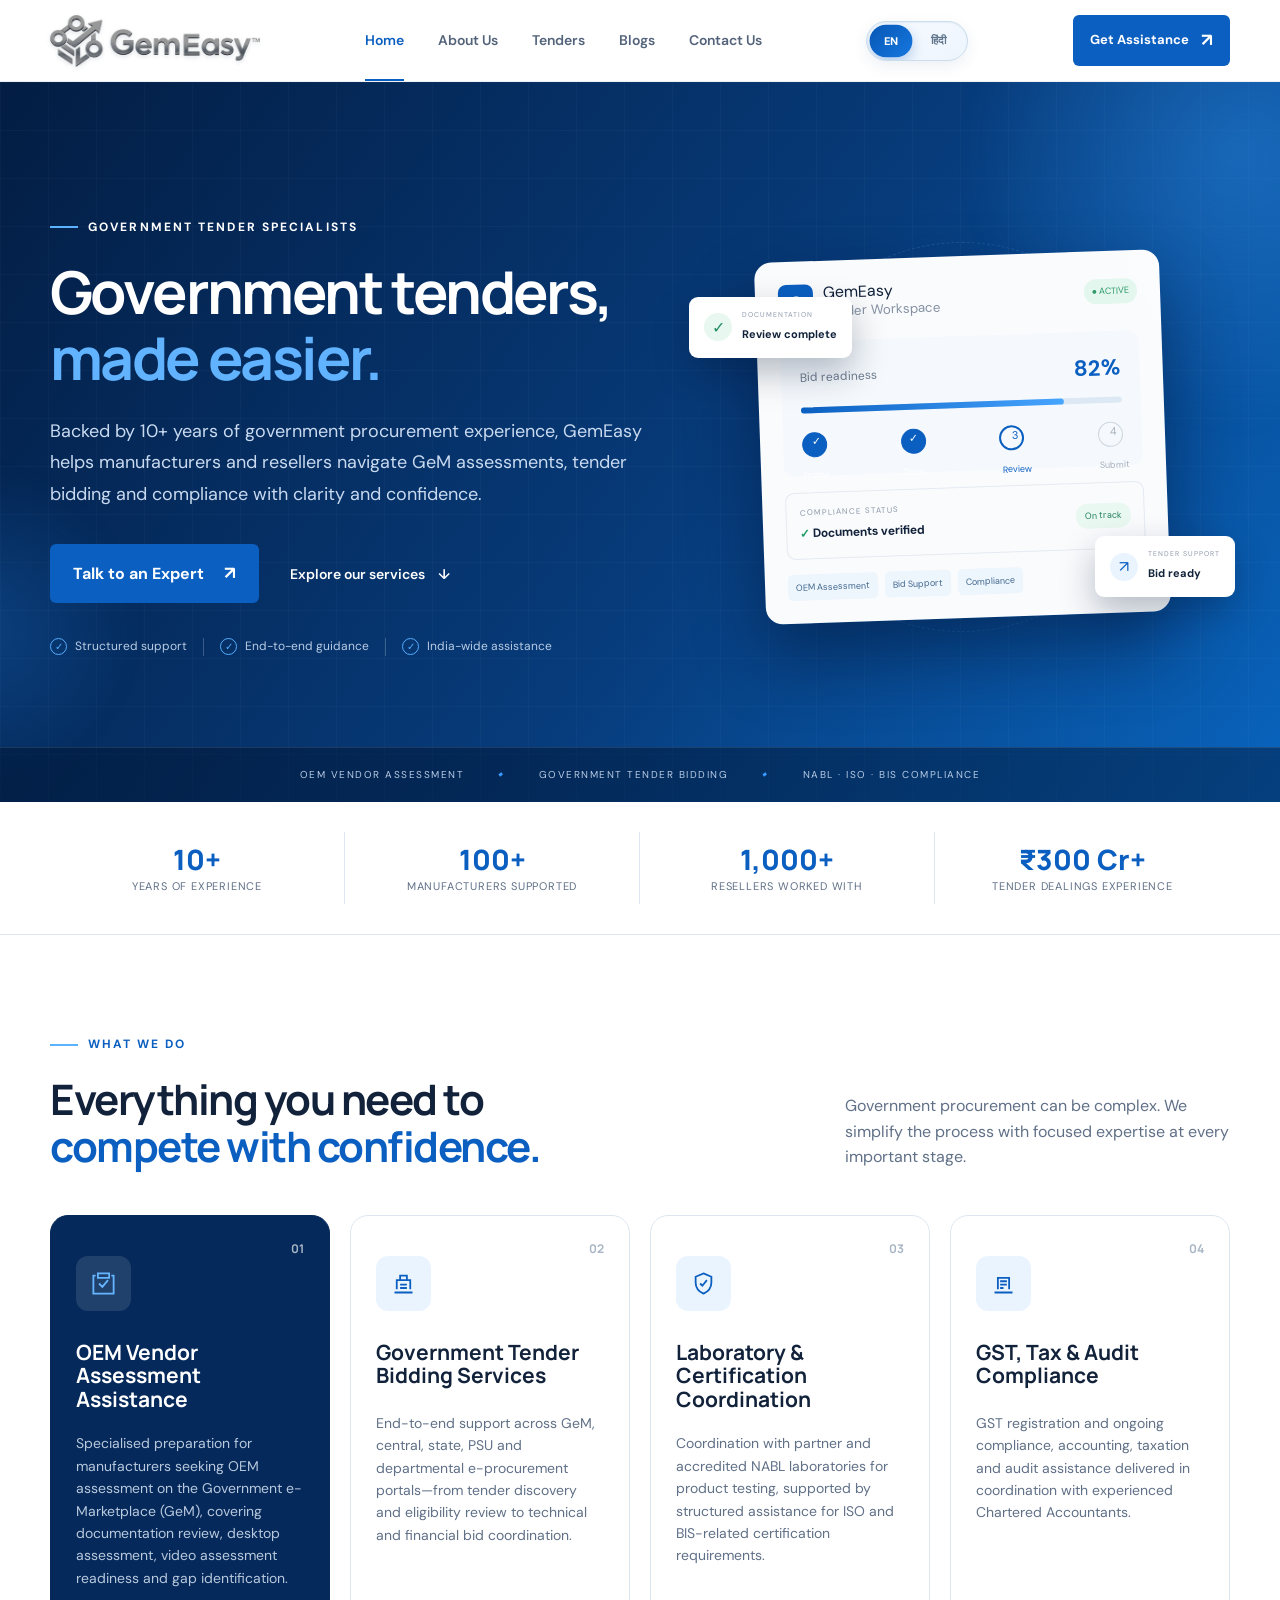
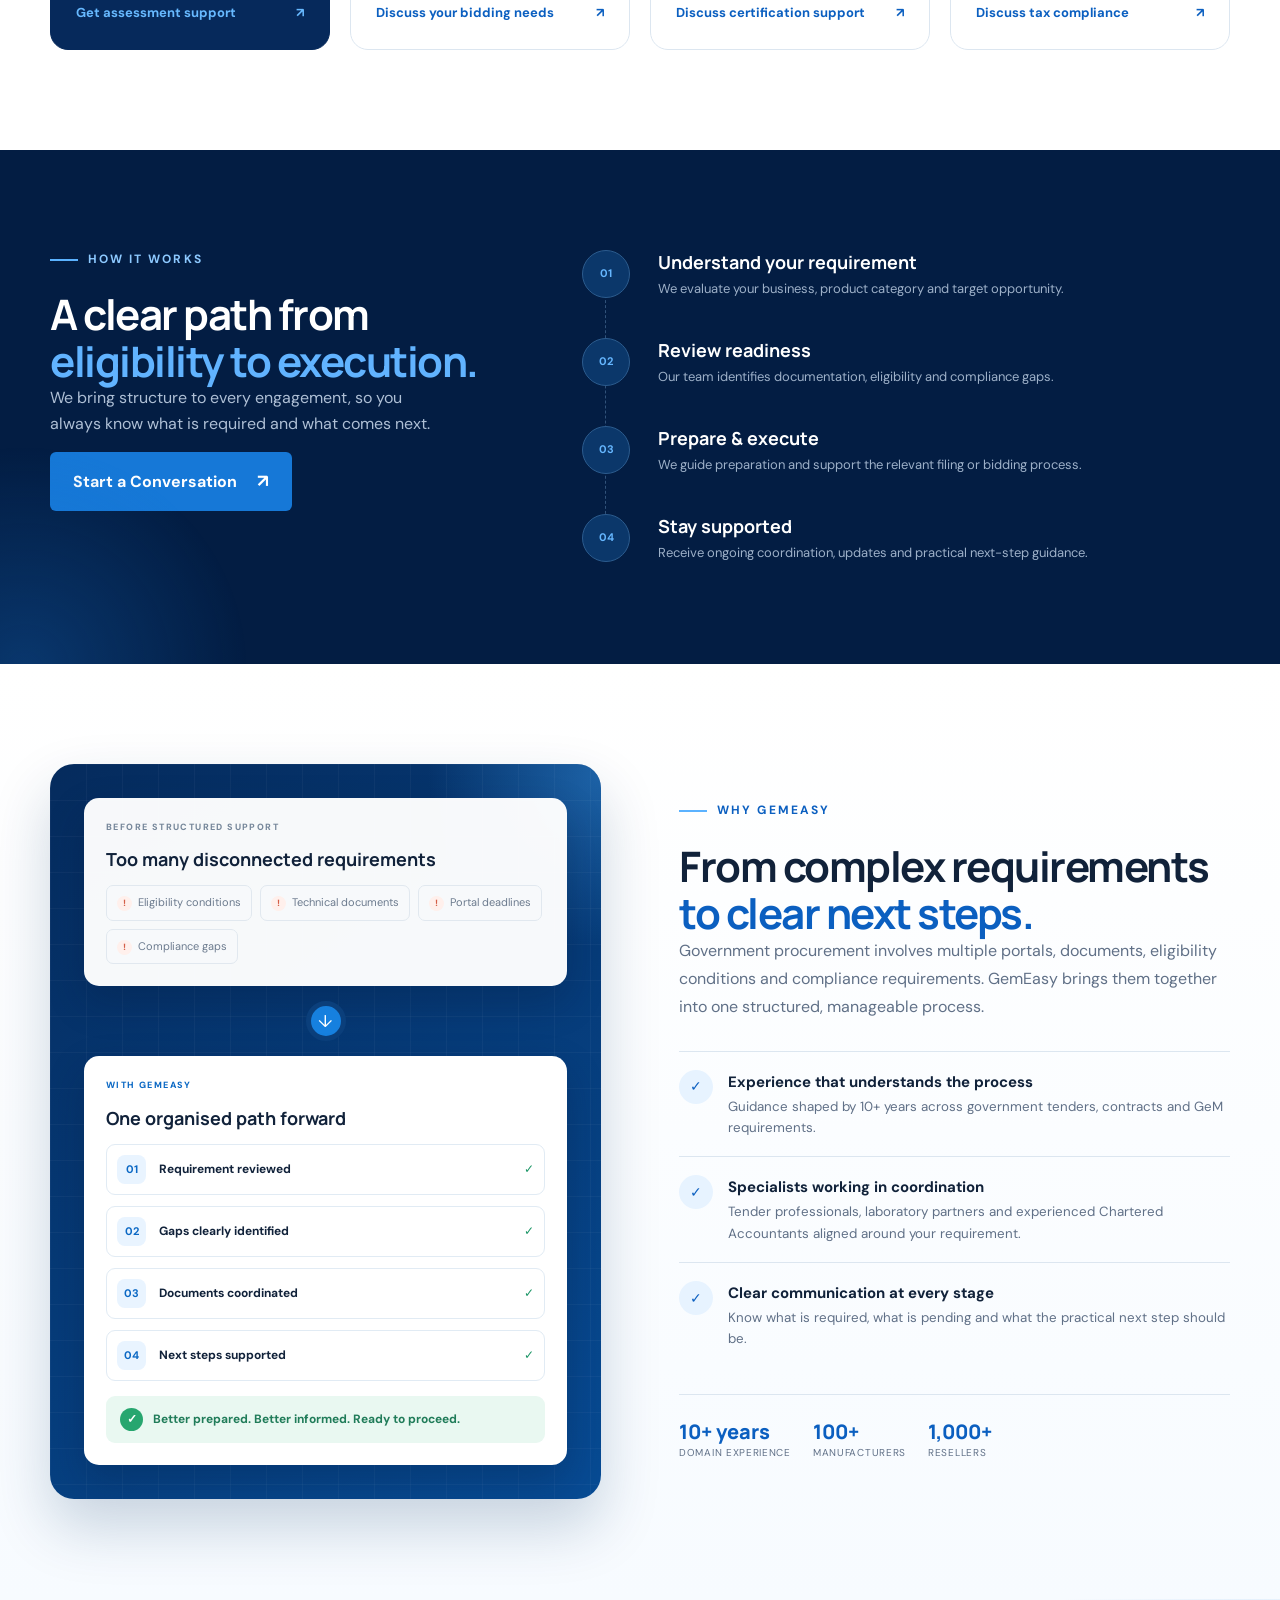
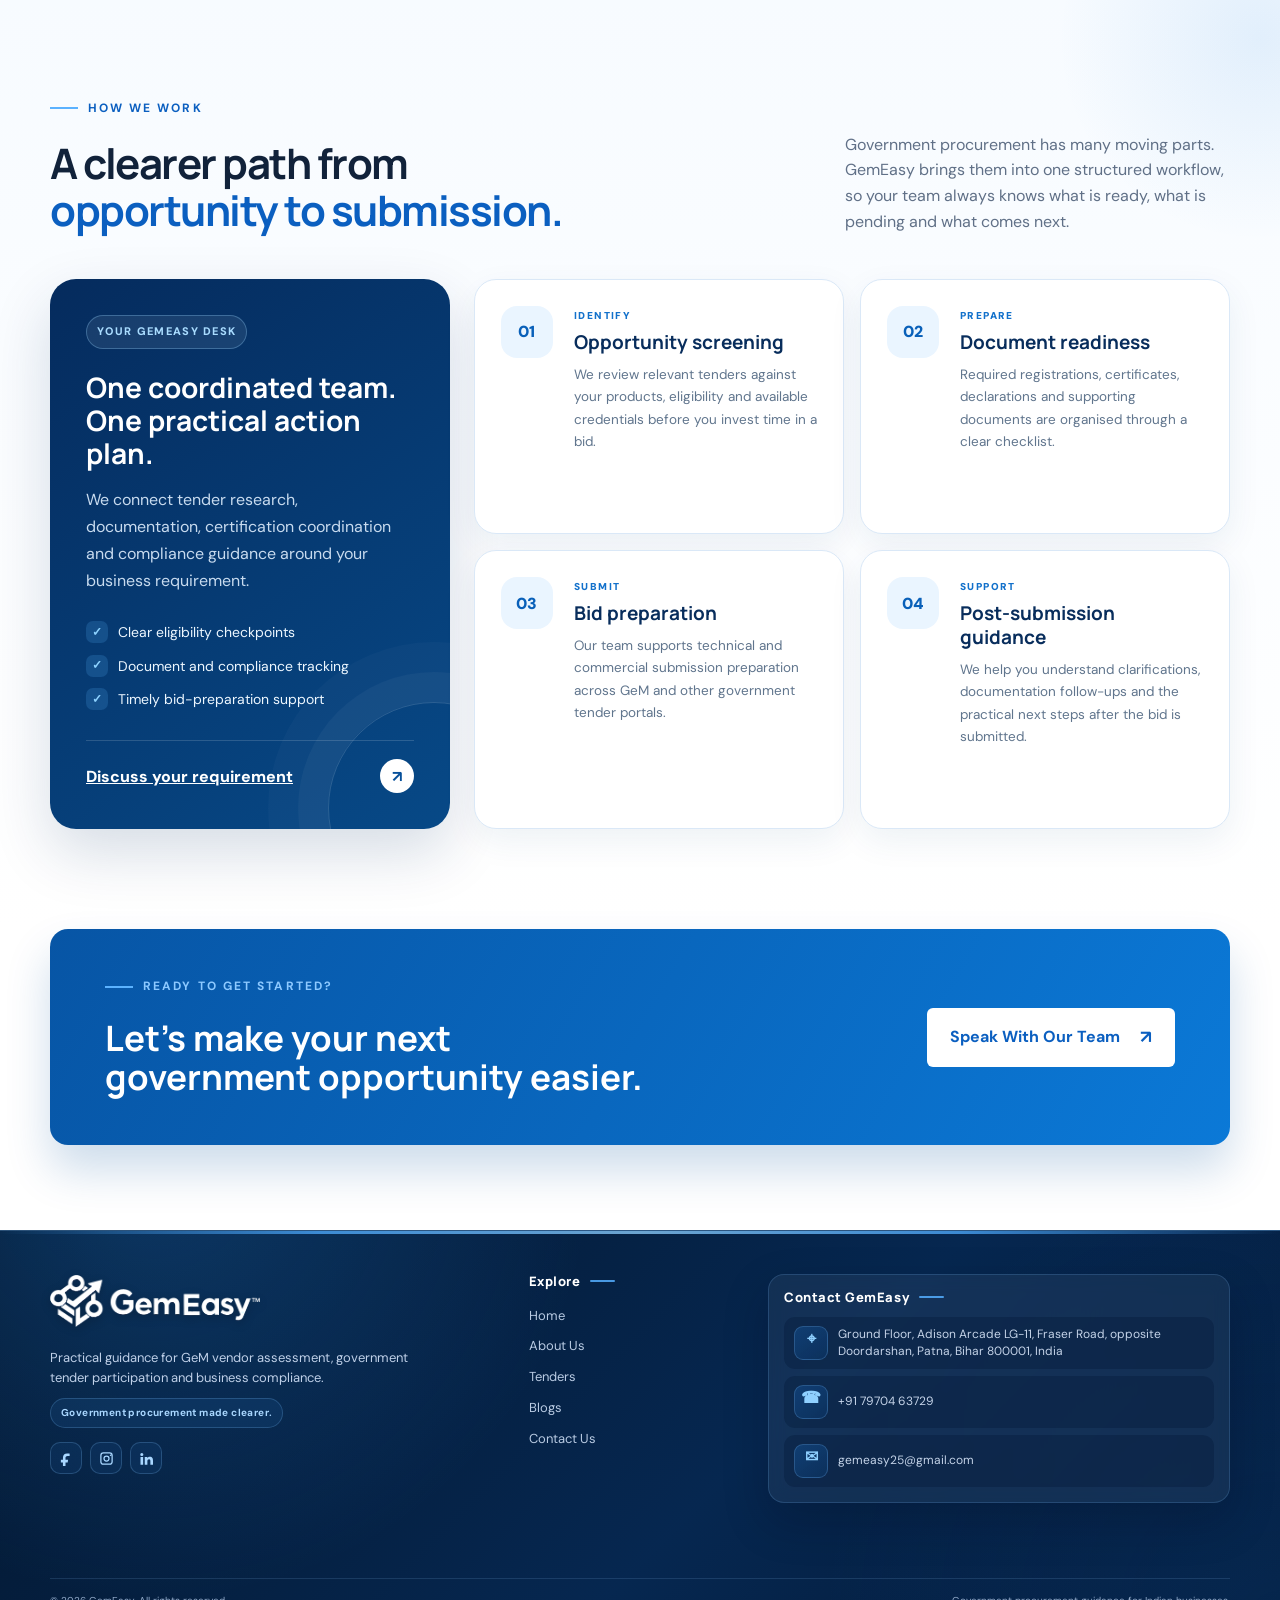
==== commit 30d21e35: "Apply compact footer with social placeholders" ====
--- a/index.html
+++ b/index.html
@@ -8,7 +8,7 @@
   <link rel="preconnect" href="https://fonts.googleapis.com">
   <link rel="preconnect" href="https://fonts.gstatic.com" crossorigin>
   <link href="https://fonts.googleapis.com/css2?family=DM+Sans:wght@400;500;600;700&family=Manrope:wght@600;700;800&display=swap" rel="stylesheet">
-  <link rel="stylesheet" href="assets/style-v17.css?v=18" />
+  <link rel="stylesheet" href="assets/style-v17.css?v=27" />
   <link rel="stylesheet" href="assets/motion.css" />
   <link rel="stylesheet" href="assets/language-v2.css" />
 </head>
@@ -154,7 +154,11 @@
     </section>
     <section class="cta-section"><div class="container cta-box reveal"><div><div class="eyebrow light"><span></span> Ready to Get Started?</div><h2>Let’s make your next<br>government opportunity easier.</h2></div><a class="button button-white" href="contact.html">Speak With Our Team <span>↗</span></a></div></section>
   </main>
-  <footer class="site-footer"><div class="container footer-main"><div class="footer-brand"><a class="brand footer-logo" href="index.html" aria-label="GemEasy home"></a><p>Practical guidance for GeM vendor assessment, government tender participation and business compliance.</p><span class="footer-tagline">Government procurement made clearer.</span></div><div class="footer-column"><h3>Explore</h3><div class="footer-links"><a href="index.html">Home</a><a href="about.html">About Us</a><a href="tenders.html">Tenders</a><a href="blogs.html">Blogs</a><a href="contact.html">Contact Us</a></div></div><div class="footer-column footer-contact"><h3>Contact GemEasy</h3><div class="footer-contact-list"><a class="footer-contact-item" href="https://www.google.com/maps/search/?api=1&query=Ground%20Floor%2C%20Adison%20Arcade%20LG-11%2C%20Fraser%20Road%2C%20opposite%20Doordarshan%2C%20Patna%2C%20Bihar%20800001%2C%20India" target="_blank" rel="noopener noreferrer"><i>LOC</i><span>Ground Floor, Adison Arcade LG-11, Fraser Road, opposite Doordarshan, Patna, Bihar 800001, India</span></a><a class="footer-contact-item" href="tel:+917970463729"><i>TEL</i><span>+91 79704 63729</span></a><a class="footer-contact-item" href="mailto:gemeasy25@gmail.com"><i>MAIL</i><span>gemeasy25@gmail.com</span></a></div></div></div><div class="container footer-bottom"><span>© 2026 GemEasy. All rights reserved.</span><span>Government procurement guidance for Indian businesses.</span></div></footer>
+  <footer class="site-footer"><div class="container footer-main"><div class="footer-brand"><a class="brand footer-logo" href="index.html" aria-label="GemEasy home"></a><p>Practical guidance for GeM vendor assessment, government tender participation and business compliance.</p><span class="footer-tagline">Government procurement made clearer.</span><div class="footer-socials" aria-label="GemEasy social media profiles coming soon">
+  <span class="footer-social-icon" role="img" aria-label="Facebook — coming soon" title="Facebook — coming soon"><svg viewBox="0 0 24 24" aria-hidden="true"><path d="M14 8h3V4.2c-.5-.1-2.2-.2-4.1-.2C9 4 6.3 6.4 6.3 10.8V14H3v4.3h3.3V24h4.1v-5.7h3.5l.6-4.3h-4.1v-2.8C10.4 9.9 10.8 8 14 8Z"/></svg></span>
+  <span class="footer-social-icon" role="img" aria-label="Instagram — coming soon" title="Instagram — coming soon"><svg viewBox="0 0 24 24" aria-hidden="true"><path d="M7 2h10a5 5 0 0 1 5 5v10a5 5 0 0 1-5 5H7a5 5 0 0 1-5-5V7a5 5 0 0 1 5-5Zm0 2a3 3 0 0 0-3 3v10a3 3 0 0 0 3 3h10a3 3 0 0 0 3-3V7a3 3 0 0 0-3-3H7Zm11.5 1.5a1.2 1.2 0 1 1 0 2.4 1.2 1.2 0 0 1 0-2.4ZM12 7a5 5 0 1 1 0 10 5 5 0 0 1 0-10Zm0 2a3 3 0 1 0 0 6 3 3 0 0 0 0-6Z"/></svg></span>
+  <span class="footer-social-icon" role="img" aria-label="LinkedIn — coming soon" title="LinkedIn — coming soon"><svg viewBox="0 0 24 24" aria-hidden="true"><path d="M4.5 3A2.5 2.5 0 1 1 4.5 8a2.5 2.5 0 0 1 0-5ZM2.4 9.5h4.2V22H2.4V9.5Zm6.8 0h4v1.7h.1c.6-1.1 1.9-2.2 4-2.2 4.3 0 5.1 2.8 5.1 6.5V22h-4.2v-5.8c0-1.4 0-3.2-2-3.2s-2.8 1.5-2.8 3.1V22H9.2V9.5Z"/></svg></span>
+</div></div><div class="footer-column"><h3>Explore</h3><div class="footer-links"><a href="index.html">Home</a><a href="about.html">About Us</a><a href="tenders.html">Tenders</a><a href="blogs.html">Blogs</a><a href="contact.html">Contact Us</a></div></div><div class="footer-column footer-contact"><h3>Contact GemEasy</h3><div class="footer-contact-list"><a class="footer-contact-item" href="https://www.google.com/maps/search/?api=1&query=Ground%20Floor%2C%20Adison%20Arcade%20LG-11%2C%20Fraser%20Road%2C%20opposite%20Doordarshan%2C%20Patna%2C%20Bihar%20800001%2C%20India" target="_blank" rel="noopener noreferrer"><i>LOC</i><span>Ground Floor, Adison Arcade LG-11, Fraser Road, opposite Doordarshan, Patna, Bihar 800001, India</span></a><a class="footer-contact-item" href="https://wa.me/917970463729?text=Hello%20GemEasy%2C%20I%20would%20like%20to%20discuss%20your%20services." target="_blank" rel="noopener noreferrer" aria-label="Chat with GemEasy on WhatsApp"><i>TEL</i><span>+91 79704 63729</span></a><a class="footer-contact-item" href="mailto:gemeasy25@gmail.com"><i>MAIL</i><span>gemeasy25@gmail.com</span></a></div></div></div><div class="container footer-bottom"><span>© 2026 GemEasy. All rights reserved.</span><span>Government procurement guidance for Indian businesses.</span></div></footer>
   <script src="assets/script.js"></script>
 <script src="assets/motion.js"></script><script src="assets/i18n.js"></script></body>
 </html>
--- a/assets/style-v17.css
+++ b/assets/style-v17.css
@@ -264,3 +264,247 @@
 .journey-step p{margin:0;color:#60758d;font-size:13.5px;line-height:1.65}
 @media(max-width:900px){.journey-layout{grid-template-columns:1fr}.journey-desk{min-height:auto}.journey-steps{grid-template-columns:repeat(2,minmax(0,1fr))}}
 @media(max-width:620px){.tender-journey-section .section-heading{margin-bottom:28px}.journey-desk{padding:27px 23px;border-radius:21px}.journey-desk h3{font-size:25px}.journey-steps{grid-template-columns:1fr;gap:12px}.journey-step{grid-template-columns:46px minmax(0,1fr);gap:14px;padding:20px;border-radius:18px}.journey-number{width:44px;height:44px;border-radius:13px;font-size:14px}.journey-step h3{font-size:18px}}
+
+
+/* Contact page details redesign */
+.contact-copy>.direct-contact.contact-options{display:grid;grid-template-columns:repeat(2,minmax(0,1fr));gap:14px;margin:30px 0 34px}
+.contact-options .direct-contact-card{position:relative;display:grid;grid-template-columns:48px minmax(0,1fr);align-items:start;gap:14px;min-width:0;margin:0;padding:21px;border:1px solid #d9e8f6;border-radius:20px;background:linear-gradient(145deg,#fff 0%,#f7fbff 100%);box-shadow:0 10px 30px rgba(9,61,113,.07);color:#0a315f;transition:transform .25s ease,border-color .25s ease,box-shadow .25s ease}
+.contact-options .direct-contact-card:hover{transform:translateY(-3px);border-color:#8fc2ef;box-shadow:0 17px 38px rgba(9,61,113,.13)}
+.contact-options .contact-address-card{grid-column:1/-1;grid-template-columns:52px minmax(0,1fr) auto;padding:24px;background:linear-gradient(135deg,#07366c 0%,#0a579f 100%);border-color:transparent;color:#fff;box-shadow:0 18px 42px rgba(5,55,107,.18)}
+.contact-options .contact-address-card:hover{border-color:transparent;box-shadow:0 22px 48px rgba(5,55,107,.24)}
+.contact-options .direct-contact-card i.contact-detail-icon{display:grid;place-items:center;width:48px;height:48px;min-width:48px;margin:0;padding:0;border:1px solid #c9e2f8;border-radius:15px;background:#e9f5ff;color:#0a64bb;font-size:0;font-style:normal}
+.contact-options .contact-address-card i.contact-detail-icon{width:52px;height:52px;min-width:52px;border-color:rgba(255,255,255,.2);background:rgba(255,255,255,.12);color:#a9d9ff}
+.contact-options .contact-detail-icon::before{display:block;font-size:22px;line-height:1}
+.contact-options .contact-location-icon::before{content:"⌖";font-size:25px}
+.contact-options .contact-phone-icon::before{content:"◔";transform:rotate(-35deg);font-size:25px}
+.contact-options .contact-email-icon::before{content:"✉";font-size:20px}
+.contact-options .direct-contact-card span{display:block;min-width:0}
+.contact-options .direct-contact-card small{display:block;margin:1px 0 7px;color:#5980a5;font-size:10px;font-weight:900;letter-spacing:.11em;line-height:1.3;text-transform:uppercase}
+.contact-options .contact-address-card small{color:#9fd4ff}
+.contact-options .direct-contact-card strong{display:block;color:#0b315d;font-size:14px;line-height:1.55;overflow-wrap:anywhere}
+.contact-options .contact-address-card strong{max-width:520px;color:#fff;font-size:14.5px;font-weight:650}
+.contact-options .contact-card-action{grid-column:2;display:flex;align-items:center;justify-content:space-between;gap:9px;margin-top:13px;padding-top:13px;border-top:1px solid #deebf7;color:#0b61b5;font-size:12px;font-weight:850;font-style:normal}
+.contact-options .contact-address-card .contact-card-action{grid-column:3;align-self:center;margin:0;padding:0;border:0;color:#fff;white-space:nowrap}
+.contact-options .contact-card-action em{display:grid;place-items:center;width:27px;height:27px;border-radius:50%;background:#e7f3ff;color:#0b61b5;font-size:13px;font-style:normal}
+.contact-options .contact-address-card .contact-card-action em{background:#fff;color:#07509b}
+@media(max-width:760px){.contact-copy>.direct-contact.contact-options{grid-template-columns:1fr}.contact-options .contact-address-card{grid-column:auto;grid-template-columns:48px minmax(0,1fr)}.contact-options .contact-address-card i.contact-detail-icon{width:48px;height:48px;min-width:48px}.contact-options .contact-address-card .contact-card-action{grid-column:2;justify-content:space-between;margin-top:13px;padding-top:13px;border-top:1px solid rgba(255,255,255,.18)}}
+@media(max-width:420px){.contact-options .direct-contact-card,.contact-options .contact-address-card{grid-template-columns:42px minmax(0,1fr);gap:12px;padding:17px;border-radius:17px}.contact-options .direct-contact-card i.contact-detail-icon,.contact-options .contact-address-card i.contact-detail-icon{width:42px;height:42px;min-width:42px;border-radius:13px}.contact-options .direct-contact-card strong,.contact-options .contact-address-card strong{font-size:13px}.contact-options .contact-card-action,.contact-options .contact-address-card .contact-card-action{grid-column:2}}
+
+
+/* About page redesign — image-free animated identity */
+.about-story-redesign{position:relative;overflow:hidden;background:linear-gradient(180deg,#fff 0%,#f5faff 100%)}
+.about-story-redesign::before{content:"";position:absolute;width:520px;height:520px;left:-310px;top:8%;border-radius:50%;background:radial-gradient(circle,rgba(33,126,218,.11),transparent 67%);pointer-events:none}
+.about-story-new-layout{grid-template-columns:minmax(0,1.08fr) minmax(410px,.92fr);gap:72px;align-items:center}
+.about-story-content{position:relative;z-index:2}
+.about-story-content h2{max-width:720px}
+.about-legal-note{position:relative;overflow:hidden;margin-top:30px;padding:22px 24px 22px 27px;border:1px solid #cfe3f6;border-radius:18px;background:#fff;box-shadow:0 13px 34px rgba(10,63,116,.08)}
+.about-legal-note::before{content:"";position:absolute;inset:0 auto 0 0;width:4px;background:linear-gradient(#1281e6,#074b94)}
+.legal-note-mark{display:block;margin-bottom:8px;color:#0870cb;font-size:10px;font-weight:900;letter-spacing:.14em;text-transform:uppercase}
+.about-legal-note p{margin:0!important;color:#4b6682!important;font-size:14px;line-height:1.65}
+.about-legal-note strong{color:#092e5b}
+.about-identity-panel{position:relative;isolation:isolate;display:grid;place-items:center;min-height:470px;border:1px solid rgba(115,181,240,.2);border-radius:34px;background:radial-gradient(circle at 50% 46%,#0c5aa8 0%,#073b76 45%,#052a59 100%);box-shadow:0 30px 70px rgba(3,48,96,.22);overflow:hidden}
+.about-identity-panel::before{content:"";position:absolute;inset:18px;border:1px solid rgba(255,255,255,.08);border-radius:27px}
+.identity-glow{position:absolute;width:220px;height:220px;border-radius:50%;background:rgba(79,174,255,.2);filter:blur(38px);animation:identityPulse 4.8s ease-in-out infinite}
+.identity-orbit{position:absolute;border:1px solid rgba(144,207,255,.21);border-radius:50%;animation:identityRotate 24s linear infinite}
+.orbit-one{width:300px;height:300px}
+.orbit-two{width:390px;height:390px;border-style:dashed;animation-duration:38s;animation-direction:reverse}
+.identity-core{position:relative;z-index:3;display:grid;place-items:center;width:190px;height:190px;padding:25px;text-align:center;border:1px solid rgba(255,255,255,.2);border-radius:50%;background:linear-gradient(145deg,rgba(255,255,255,.16),rgba(255,255,255,.065));box-shadow:0 20px 45px rgba(0,16,43,.3),inset 0 0 30px rgba(255,255,255,.05);backdrop-filter:blur(9px);animation:identityFloat 5s ease-in-out infinite}
+.identity-core small{color:#9dd4ff;font-size:9px;font-weight:800;letter-spacing:.16em;text-transform:uppercase}
+.identity-core strong{margin:-4px 0;color:#fff;font-size:29px;letter-spacing:-.03em}
+.identity-core span{color:#bcd8ef;font-size:10px;line-height:1.35}
+.identity-node{position:absolute;z-index:4;padding:9px 13px;border:1px solid rgba(159,216,255,.27);border-radius:999px;background:rgba(4,34,73,.78);box-shadow:0 10px 25px rgba(0,18,46,.25);color:#dff2ff;font-size:11px;font-weight:800;letter-spacing:.035em;backdrop-filter:blur(7px);animation:nodeFloat 4.2s ease-in-out infinite}
+.node-tender{left:10%;top:19%}.node-gem{right:12%;top:23%;animation-delay:-1.1s}.node-compliance{right:8%;bottom:19%;animation-delay:-2.3s}.node-tax{left:14%;bottom:17%;animation-delay:-3.2s}
+.about-expertise-strip{position:relative;z-index:3;display:grid;grid-template-columns:repeat(4,minmax(0,1fr));margin-top:46px;border:1px solid #d7e7f6;border-radius:22px;background:#fff;box-shadow:0 14px 42px rgba(12,65,116,.07);overflow:hidden}
+.about-expertise-strip>div{display:grid;grid-template-columns:12px minmax(0,1fr);align-items:center;gap:13px;padding:21px 23px;border-right:1px solid #e0ebf5;transition:background .25s ease,transform .25s ease}
+.about-expertise-strip>div:last-child{border-right:0}
+.about-expertise-strip>div:hover{background:#f2f8ff;transform:translateY(-2px)}
+.about-expertise-strip i{width:9px;height:9px;border-radius:50%;background:#1682e2;box-shadow:0 0 0 5px #e5f3ff}
+.about-expertise-strip span,.about-expertise-strip b,.about-expertise-strip small{display:block}
+.about-expertise-strip b{color:#0b315f;font-size:13px}
+.about-expertise-strip small{margin-top:4px;color:#71859b;font-size:10px;line-height:1.3}
+.about-stats .stats-grid>div{transition:transform .28s ease,background .28s ease}
+.about-stats .stats-grid>div:hover{transform:translateY(-6px);background:rgba(255,255,255,.075)}
+.capability-grid article,.value-grid article{transition:transform .28s ease,box-shadow .28s ease,border-color .28s ease}
+.capability-grid article:hover,.value-grid article:hover{transform:translateY(-7px);border-color:#9bc9f0;box-shadow:0 18px 40px rgba(8,62,115,.12)}
+@keyframes identityRotate{to{transform:rotate(360deg)}}
+@keyframes identityPulse{0%,100%{transform:scale(.88);opacity:.55}50%{transform:scale(1.12);opacity:1}}
+@keyframes identityFloat{0%,100%{transform:translateY(0)}50%{transform:translateY(-9px)}}
+@keyframes nodeFloat{0%,100%{transform:translateY(0)}50%{transform:translateY(-7px)}}
+@media(max-width:960px){.about-story-new-layout{grid-template-columns:1fr;gap:42px}.about-identity-panel{min-height:430px;max-width:620px;width:100%;margin:auto}.about-expertise-strip{grid-template-columns:repeat(2,minmax(0,1fr))}.about-expertise-strip>div:nth-child(2){border-right:0}.about-expertise-strip>div:nth-child(-n+2){border-bottom:1px solid #e0ebf5}}
+@media(max-width:560px){.about-identity-panel{min-height:370px;border-radius:25px}.orbit-one{width:250px;height:250px}.orbit-two{width:320px;height:320px}.identity-core{width:160px;height:160px}.identity-core strong{font-size:25px}.identity-node{padding:7px 10px;font-size:9px}.node-tender{left:6%}.node-gem{right:7%}.node-compliance{right:4%}.node-tax{left:8%}.about-expertise-strip{grid-template-columns:1fr}.about-expertise-strip>div{border-right:0!important;border-bottom:1px solid #e0ebf5!important}.about-expertise-strip>div:last-child{border-bottom:0!important}.about-legal-note{padding:19px 19px 19px 22px}}
+@media(prefers-reduced-motion:reduce){.identity-orbit,.identity-glow,.identity-core,.identity-node{animation:none!important}.about-stats .stats-grid>div,.capability-grid article,.value-grid article{transition:none}}
+
+
+/* Blogs page visual and motion refresh */
+.news-hub{position:relative;overflow:hidden;background:linear-gradient(180deg,#f6fbff 0%,#fff 100%)}
+.news-hub::before{content:"";position:absolute;width:440px;height:440px;right:-230px;top:-180px;border-radius:50%;background:radial-gradient(circle,rgba(31,129,221,.12),transparent 68%);animation:blogAmbient 8s ease-in-out infinite}
+.news-feed-grid{position:relative;z-index:1;align-items:stretch}
+.news-card.news-card-enhanced{display:flex;flex-direction:column;overflow:hidden;padding:0!important;border:1px solid #d9e7f5;border-radius:22px;background:#fff;box-shadow:0 12px 34px rgba(8,57,107,.075);opacity:0;transform:translateY(24px);animation:newsCardIn .62s cubic-bezier(.2,.75,.25,1) forwards;animation-delay:calc(var(--news-index)*75ms)}
+.news-card.news-card-enhanced:hover{transform:translateY(-7px);border-color:#8fc3f0;box-shadow:0 22px 48px rgba(8,57,107,.15)}
+.news-card-media{position:relative;display:block;height:185px;overflow:hidden;background:linear-gradient(135deg,#07366d,#0c65b8);color:#fff}
+.news-media-fallback{position:absolute;inset:0;display:grid;place-items:center;overflow:hidden;background:radial-gradient(circle at 72% 22%,rgba(102,194,255,.32),transparent 32%),linear-gradient(145deg,#063165,#0a579f)}
+.news-media-fallback::before,.news-media-fallback::after{content:"";position:absolute;border:1px solid rgba(255,255,255,.14);border-radius:50%}
+.news-media-fallback::before{width:190px;height:190px;right:-55px;top:-72px}
+.news-media-fallback::after{width:115px;height:115px;left:-38px;bottom:-48px}
+.news-media-fallback span{position:relative;z-index:2;display:grid;place-items:center;width:68px;height:68px;border:1px solid rgba(255,255,255,.25);border-radius:20px;background:rgba(255,255,255,.1);color:#fff;font-size:22px;font-weight:900;letter-spacing:.06em;transform:rotate(-4deg);transition:transform .35s ease}
+.news-media-fallback i{position:absolute;width:55%;height:1px;left:22%;top:52%;background:linear-gradient(90deg,transparent,rgba(255,255,255,.24),transparent);transform:rotate(-22deg)}
+.news-media-fallback b{position:absolute;right:14px;bottom:13px;color:rgba(255,255,255,.65);font-size:9px;letter-spacing:.13em;text-transform:uppercase}
+.news-card-media img{position:absolute;z-index:3;inset:0;width:100%;height:100%;object-fit:cover;transition:transform .55s ease,filter .35s ease}
+.news-card-enhanced:hover .news-card-media img{transform:scale(1.07);filter:saturate(1.07)}
+.news-card-enhanced:hover .news-media-fallback span{transform:rotate(0) scale(1.05)}
+.news-media-badge{position:absolute;z-index:4;left:13px;top:13px;max-width:calc(100% - 26px);padding:6px 9px;border:1px solid rgba(255,255,255,.25);border-radius:999px;background:rgba(3,29,63,.72);color:#fff;font-size:9px;font-weight:800;letter-spacing:.04em;white-space:nowrap;overflow:hidden;text-overflow:ellipsis;backdrop-filter:blur(7px)}
+.news-card-body{display:flex;flex:1;flex-direction:column;padding:21px 22px 23px}
+.news-card-enhanced .news-card-top{margin-bottom:14px}
+.news-card-enhanced h3{margin:0 0 11px;display:-webkit-box;overflow:hidden;-webkit-box-orient:vertical;-webkit-line-clamp:3}
+.news-card-enhanced p{display:-webkit-box;overflow:hidden;margin-bottom:20px;-webkit-box-orient:vertical;-webkit-line-clamp:3}
+.news-card-enhanced .news-read-link{display:flex;align-items:center;justify-content:space-between;margin-top:auto;padding-top:15px;border-top:1px solid #e3edf7;color:#0866bd;font-weight:850}
+.news-card-enhanced .news-read-link span{display:grid;place-items:center;width:29px;height:29px;border-radius:50%;background:#eaf5ff;transition:transform .25s ease,background .25s ease}
+.news-card-enhanced:hover .news-read-link span{transform:rotate(45deg);background:#dcedff}
+.news-state{position:relative;overflow:hidden}
+.news-state::after{content:"";position:absolute;inset:0;transform:translateX(-100%);background:linear-gradient(90deg,transparent,rgba(255,255,255,.7),transparent);animation:newsShimmer 1.7s infinite}
+.guide-feature,.guide-card-new{transition:transform .3s ease,box-shadow .3s ease,border-color .3s ease}
+.guide-feature:hover{transform:translateY(-6px);box-shadow:0 24px 52px rgba(7,55,105,.14)}
+.guide-card-new:hover{transform:translateX(5px);border-color:#9ccaf1;box-shadow:0 16px 34px rgba(7,55,105,.1)}
+.guide-diagram i{animation:guidePulse 2.4s ease-in-out infinite}
+@keyframes newsCardIn{to{opacity:1;transform:translateY(0)}}
+@keyframes newsShimmer{to{transform:translateX(100%)}}
+@keyframes blogAmbient{0%,100%{transform:scale(.9);opacity:.55}50%{transform:scale(1.1);opacity:1}}
+@keyframes guidePulse{0%,100%{transform:scale(1)}50%{transform:scale(1.12)}}
+@media(max-width:680px){.news-card-media{height:205px}.news-card-body{padding:19px}.news-card.news-card-enhanced:hover{transform:translateY(-3px)}}
+@media(prefers-reduced-motion:reduce){.news-hub::before,.news-card.news-card-enhanced,.news-state::after,.guide-diagram i{animation:none!important}.news-card.news-card-enhanced{opacity:1;transform:none}.news-card-media img,.guide-feature,.guide-card-new{transition:none}}
+
+
+/* Tenders page visual and motion refresh */
+.tender-hero{position:relative;isolation:isolate;overflow:hidden;background:radial-gradient(circle at 84% 25%,rgba(36,135,226,.24),transparent 27%),linear-gradient(135deg,#031a38 0%,#073d78 58%,#052b5b 100%)}
+.tender-hero::before{content:"";position:absolute;z-index:-1;inset:0;opacity:.17;background-image:linear-gradient(rgba(153,211,255,.25) 1px,transparent 1px),linear-gradient(90deg,rgba(153,211,255,.25) 1px,transparent 1px);background-size:48px 48px;mask-image:linear-gradient(90deg,transparent 3%,#000 62%,transparent)}
+.tender-hero::after{content:"";position:absolute;z-index:-1;width:370px;height:370px;right:-100px;top:-130px;border:1px solid rgba(142,207,255,.18);border-radius:50%;box-shadow:0 0 0 44px rgba(128,201,255,.035),0 0 0 88px rgba(128,201,255,.025);animation:tenderOrbit 14s linear infinite}
+.tender-hero-copy{animation:tenderCopyIn .8s cubic-bezier(.2,.75,.25,1) both}
+.tender-hero-copy h1 em{position:relative;display:block}
+.tender-hero-copy h1 em::after{content:"";display:block;width:96px;height:3px;margin-top:15px;border-radius:4px;background:linear-gradient(90deg,#65bdff,transparent);animation:tenderLine 1.1s .45s ease both}
+.tender-hero-actions .button{box-shadow:0 12px 30px rgba(0,25,63,.18);transition:transform .25s ease,box-shadow .25s ease}
+.tender-hero-actions .button:hover{transform:translateY(-3px);box-shadow:0 17px 36px rgba(0,20,55,.28)}
+.tender-status-card{position:relative;overflow:hidden;border:1px solid rgba(151,211,255,.22)!important;border-radius:26px!important;background:linear-gradient(145deg,rgba(255,255,255,.13),rgba(255,255,255,.055))!important;box-shadow:0 24px 60px rgba(0,20,54,.25)!important;backdrop-filter:blur(12px);animation:tenderPanelIn .85s .14s cubic-bezier(.2,.75,.25,1) both}
+.tender-status-card::before{content:"";position:absolute;width:170px;height:170px;right:-80px;bottom:-90px;border-radius:50%;background:rgba(75,171,255,.14);filter:blur(3px)}
+.tender-status-line i{box-shadow:0 0 0 0 rgba(73,205,146,.55);animation:statusPing 2s infinite}
+.tender-status-meta{position:relative;z-index:2;display:grid;grid-template-columns:repeat(2,minmax(0,1fr));gap:10px;margin-top:24px;padding-top:20px;border-top:1px solid rgba(255,255,255,.14)}
+.tender-status-meta>span{display:grid;grid-template-columns:28px minmax(0,1fr);gap:2px 9px;align-items:center;padding:10px;border:1px solid rgba(255,255,255,.1);border-radius:13px;background:rgba(2,27,60,.22)}
+.tender-status-meta i{grid-row:1/3;display:grid;place-items:center;width:28px;height:28px;border-radius:9px;background:rgba(93,186,255,.15);color:#9bd7ff;font-size:12px;font-style:normal}
+.tender-status-meta b{color:#fff;font-size:11px}.tender-status-meta small{color:#9dbad7;font-size:9px}
+.tender-discovery{position:relative;overflow:hidden;background:linear-gradient(180deg,#f8fbff,#fff)}
+.tender-discovery::before{content:"";position:absolute;width:420px;height:420px;left:-230px;bottom:-180px;border-radius:50%;background:radial-gradient(circle,rgba(25,124,216,.1),transparent 68%)}
+.tender-type-grid{position:relative;z-index:2}
+.tender-type-card{position:relative;isolation:isolate;overflow:hidden;border-radius:22px!important;opacity:0;transform:translateY(28px);animation:tenderCardIn .65s cubic-bezier(.2,.75,.25,1) forwards}
+.tender-type-card:nth-child(1){animation-delay:.08s}.tender-type-card:nth-child(2){animation-delay:.16s}.tender-type-card:nth-child(3){animation-delay:.24s}.tender-type-card:nth-child(4){animation-delay:.32s}
+.tender-type-card::before{content:"";position:absolute;z-index:-1;width:125px;height:125px;right:-68px;top:-65px;border-radius:50%;background:#e9f5ff;transition:transform .4s ease,background .4s ease}
+.tender-type-card::after{content:"";position:absolute;inset:0 0 auto;height:3px;background:linear-gradient(90deg,#0865bd,#56b5ff);transform:scaleX(0);transform-origin:left;transition:transform .35s ease}
+.tender-type-card:hover{transform:translateY(-8px)!important;border-color:#93c4ed!important;box-shadow:0 22px 46px rgba(7,58,109,.14)!important}
+.tender-type-card:hover::before{transform:scale(1.45);background:#dcefff}.tender-type-card:hover::after{transform:scaleX(1)}
+.tender-type-icon{transition:transform .3s ease,background .3s ease,color .3s ease}
+.tender-type-card:hover .tender-type-icon{transform:rotate(-4deg) scale(1.06);background:#0863b8;color:#fff}
+.tender-type-card a span{display:inline-block;transition:transform .25s ease}.tender-type-card:hover a span{transform:translate(3px,-3px)}
+.tender-notice{position:relative;overflow:hidden;border-radius:19px!important;box-shadow:0 13px 32px rgba(9,61,113,.07)}
+.tender-notice-icon{animation:noticeFloat 2.8s ease-in-out infinite}
+.tender-process{position:relative;overflow:hidden;background:linear-gradient(135deg,#f2f8fe 0%,#fbfdff 100%)}
+.tender-process-grid{position:relative;gap:18px}
+.tender-process-grid::before{content:"";position:absolute;left:8%;right:8%;top:35px;height:2px;background:linear-gradient(90deg,#1682df 0 50%,#c8ddf0 50%);background-size:200% 100%;animation:processFlow 4.5s ease-in-out infinite}
+.tender-step{position:relative;z-index:2;overflow:hidden;border:1px solid #d6e6f4!important;border-radius:21px!important;background:#fff!important;box-shadow:0 10px 30px rgba(7,55,105,.07);transition:transform .3s ease,border-color .3s ease,box-shadow .3s ease!important}
+.tender-step:hover{transform:translateY(-8px);border-color:#91c3ed!important;box-shadow:0 20px 42px rgba(7,55,105,.13)}
+.tender-step b{position:relative;display:grid;place-items:center;width:52px;height:52px;border:6px solid #f4f9fe;border-radius:17px;background:#e6f3ff;color:#0870ca;box-shadow:0 0 0 1px #c9e2f7;transition:transform .3s ease,background .3s ease,color .3s ease}
+.tender-step:hover b{transform:rotate(-6deg) scale(1.05);background:#0870ca;color:#fff}
+.tender-step h3{margin-top:20px}
+.tender-help{position:relative;overflow:hidden}
+.tender-help-panel{position:relative;isolation:isolate;overflow:hidden;border-radius:28px!important;box-shadow:0 24px 58px rgba(2,38,82,.2)}
+.tender-help-panel::before{content:"";position:absolute;z-index:-1;width:290px;height:290px;right:-80px;top:-110px;border:1px solid rgba(255,255,255,.15);border-radius:50%;box-shadow:0 0 0 38px rgba(255,255,255,.035),0 0 0 76px rgba(255,255,255,.025);animation:helpGlow 5s ease-in-out infinite}
+.tender-help-panel .button{transition:transform .25s ease,box-shadow .25s ease}.tender-help-panel .button:hover{transform:translateY(-4px) scale(1.015);box-shadow:0 15px 34px rgba(0,21,53,.25)}
+@keyframes tenderCopyIn{from{opacity:0;transform:translateX(-28px)}to{opacity:1;transform:none}}
+@keyframes tenderPanelIn{from{opacity:0;transform:translateX(30px) scale(.97)}to{opacity:1;transform:none}}
+@keyframes tenderCardIn{to{opacity:1;transform:translateY(0)}}
+@keyframes tenderLine{from{width:0;opacity:0}}
+@keyframes statusPing{70%{box-shadow:0 0 0 9px rgba(73,205,146,0)}100%{box-shadow:0 0 0 0 rgba(73,205,146,0)}}
+@keyframes tenderOrbit{to{transform:rotate(360deg)}}
+@keyframes noticeFloat{0%,100%{transform:translateY(0)}50%{transform:translateY(-5px)}}
+@keyframes processFlow{0%,100%{background-position:100% 0}50%{background-position:0 0}}
+@keyframes helpGlow{0%,100%{transform:scale(.92);opacity:.6}50%{transform:scale(1.08);opacity:1}}
+@media(max-width:850px){.tender-process-grid::before{display:none}.tender-status-meta{grid-template-columns:1fr}.tender-type-card{animation-delay:0s!important}}
+@media(max-width:560px){.tender-status-card{border-radius:21px!important}.tender-status-meta{grid-template-columns:repeat(2,minmax(0,1fr))}.tender-status-meta>span{grid-template-columns:24px minmax(0,1fr);padding:8px}.tender-status-meta i{width:24px;height:24px}.tender-type-card:hover,.tender-step:hover{transform:translateY(-3px)!important}.tender-help-panel{border-radius:22px!important}}
+@media(max-width:380px){.tender-status-meta{grid-template-columns:1fr}}
+@media(prefers-reduced-motion:reduce){.tender-hero::after,.tender-hero-copy,.tender-status-card,.tender-status-line i,.tender-type-card,.tender-notice-icon,.tender-process-grid::before,.tender-help-panel::before{animation:none!important}.tender-type-card{opacity:1;transform:none}}
+
+
+/* Live Formspree contact-form states */
+.form-honeypot{position:absolute!important;left:-10000px!important;width:1px!important;height:1px!important;overflow:hidden!important}
+.contact-form button[disabled]{cursor:wait;opacity:.72;transform:none!important}
+.contact-form button[aria-busy="true"] span{display:inline-block;animation:formSendingDots 1s ease-in-out infinite}
+.contact-form .form-status{min-height:24px;margin:13px 0 0;padding:0;font-size:13px;font-weight:700;line-height:1.5}
+.contact-form .form-status.is-sending{color:#526f8c}
+.contact-form .form-status.is-success{padding:11px 13px;border:1px solid #bce3cc;border-radius:11px;background:#eefbf3;color:#17673a}
+.contact-form .form-status.is-error{padding:11px 13px;border:1px solid #f0c7c3;border-radius:11px;background:#fff3f2;color:#a1372e}
+@keyframes formSendingDots{0%,100%{opacity:.35;transform:translateX(0)}50%{opacity:1;transform:translateX(3px)}}
+@media(prefers-reduced-motion:reduce){.contact-form button[aria-busy="true"] span{animation:none}}
+
+
+/* Required and optional form-field indicators */
+.contact-form .required-mark{display:inline;color:#d6322c;font-size:15px;font-weight:900;line-height:1}
+.contact-form .optional-mark{display:inline-flex;align-items:center;margin-left:7px;padding:3px 7px;border-radius:999px;background:#edf4fa;color:#6f8296;font-size:9px;font-weight:800;letter-spacing:.06em;text-transform:uppercase;vertical-align:middle}
+.sr-only{position:absolute!important;width:1px!important;height:1px!important;padding:0!important;margin:-1px!important;overflow:hidden!important;clip:rect(0,0,0,0)!important;white-space:nowrap!important;border:0!important}
+
+
+/* Exact 10-digit phone validation */
+.contact-form .phone-field-help{display:block;margin-top:6px;color:#73879b;font-size:10px;font-weight:650;line-height:1.35;transition:color .2s ease}
+.contact-form label.has-phone-error input[name="phone"]{border-color:#d6433b!important;background:#fff7f6!important;box-shadow:0 0 0 3px rgba(214,67,59,.09)!important}
+.contact-form label.has-phone-error .phone-field-help{color:#b7352f}
+.contact-form label.has-phone-error .phone-field-help::before{content:"Please enter exactly 10 digits. ";font-weight:850}
+.contact-form label.has-phone-error .phone-field-help{font-size:0}
+.contact-form label.has-phone-error .phone-field-help::before{font-size:10px}
+
+
+/* Contact details alignment and motion refinement */
+.contact-copy>.direct-contact.contact-options{grid-template-columns:minmax(0,1fr)!important;gap:12px}
+.contact-options .direct-contact-card,.contact-options .contact-address-card{grid-column:auto!important;grid-template-columns:48px minmax(0,1fr) auto!important;align-items:center!important;gap:14px;padding:18px 19px;border-radius:18px;opacity:0;transform:translateX(-18px);animation:contactCardEnter .55s cubic-bezier(.2,.75,.25,1) forwards}
+.contact-options .direct-contact-card:nth-child(1){animation-delay:.08s}
+.contact-options .direct-contact-card:nth-child(2){animation-delay:.17s}
+.contact-options .direct-contact-card:nth-child(3){animation-delay:.26s}
+.contact-options .contact-address-card{grid-template-columns:48px minmax(0,1fr) auto!important;padding:21px}
+.contact-options .contact-address-card i.contact-detail-icon{width:48px;height:48px;min-width:48px}
+.contact-options .direct-contact-card span{align-self:center}
+.contact-options .direct-contact-card small{margin-bottom:5px}
+.contact-options .contact-whatsapp-card strong,.contact-options .contact-email-card strong{white-space:nowrap!important;overflow-wrap:normal!important;word-break:normal!important;font-size:14px}
+.contact-options .contact-card-action,.contact-options .contact-address-card .contact-card-action{grid-column:3!important;align-self:center;justify-content:flex-end;min-width:max-content;margin:0!important;padding:0!important;border:0!important;white-space:nowrap}
+.contact-options .direct-contact-card::after{content:"";position:absolute;inset:auto 18px 0;height:2px;border-radius:2px;background:linear-gradient(90deg,transparent,#2c92e8,transparent);transform:scaleX(0);transition:transform .35s ease}
+.contact-options .direct-contact-card:hover::after{transform:scaleX(1)}
+.contact-options .direct-contact-card:hover .contact-detail-icon{transform:rotate(-5deg) scale(1.06)}
+.contact-options .contact-detail-icon{transition:transform .3s ease,background .3s ease}
+.contact-options .contact-card-action em{transition:transform .28s ease,background .28s ease}
+.contact-options .direct-contact-card:hover .contact-card-action em{transform:rotate(45deg);background:#dceeff}
+.contact-options .contact-address-card:hover .contact-card-action em{background:#fff}
+@keyframes contactCardEnter{to{opacity:1;transform:translateX(0)}}
+@media(max-width:1100px) and (min-width:761px){.contact-grid{grid-template-columns:minmax(0,.9fr) minmax(0,1.1fr)!important}.contact-options .direct-contact-card,.contact-options .contact-address-card{grid-template-columns:44px minmax(0,1fr)!important}.contact-options .direct-contact-card i.contact-detail-icon,.contact-options .contact-address-card i.contact-detail-icon{width:44px;height:44px;min-width:44px}.contact-options .contact-card-action,.contact-options .contact-address-card .contact-card-action{grid-column:2!important;justify-content:space-between;margin-top:10px!important;padding-top:10px!important;border-top:1px solid #deebf7!important}.contact-options .contact-address-card .contact-card-action{border-top-color:rgba(255,255,255,.18)!important}.contact-options .contact-whatsapp-card strong,.contact-options .contact-email-card strong{font-size:13px}}
+@media(max-width:760px){.contact-options .direct-contact-card,.contact-options .contact-address-card{grid-template-columns:44px minmax(0,1fr) auto!important}.contact-options .direct-contact-card i.contact-detail-icon,.contact-options .contact-address-card i.contact-detail-icon{width:44px;height:44px;min-width:44px}.contact-options .contact-card-action,.contact-options .contact-address-card .contact-card-action{grid-column:3!important;margin:0!important;padding:0!important;border:0!important}}
+@media(max-width:520px){.contact-options .direct-contact-card,.contact-options .contact-address-card{grid-template-columns:42px minmax(0,1fr)!important;align-items:start!important;padding:16px}.contact-options .contact-card-action,.contact-options .contact-address-card .contact-card-action{grid-column:2!important;justify-content:space-between;margin-top:10px!important;padding-top:10px!important;border-top:1px solid #deebf7!important}.contact-options .contact-address-card .contact-card-action{border-top-color:rgba(255,255,255,.18)!important}.contact-options .contact-whatsapp-card strong,.contact-options .contact-email-card strong{font-size:12.5px}}
+@media(max-width:350px){.contact-options .contact-email-card strong{white-space:normal!important;overflow-wrap:anywhere!important}}
+@media(prefers-reduced-motion:reduce){.contact-options .direct-contact-card,.contact-options .contact-address-card{opacity:1;transform:none;animation:none!important}.contact-options .contact-detail-icon,.contact-options .contact-card-action em{transition:none}}
+
+
+/* Compact site footer and social placeholders */
+.site-footer .footer-main{grid-template-columns:minmax(0,1.05fr) minmax(135px,.48fr) minmax(330px,1.1fr);gap:38px;padding-top:43px;padding-bottom:30px}
+.site-footer .footer-brand p{max-width:390px;margin-top:12px;font-size:13px;line-height:1.55}
+.site-footer .footer-tagline{margin-top:10px;padding:6px 10px;font-size:10px}
+.site-footer .footer-column h3{margin-bottom:12px;font-size:13px}
+.site-footer .footer-column h3::after{width:25px}
+.site-footer .footer-links{gap:0}.site-footer .footer-links a{padding:5px 0;font-size:13px}
+.site-footer .footer-contact{padding:15px;border-radius:16px}
+.site-footer .footer-contact-list{gap:7px}
+.site-footer .footer-contact-item{grid-template-columns:34px minmax(0,1fr);gap:10px;padding:8px 9px;border-radius:11px}
+.site-footer .footer-contact-item i{width:34px;height:34px;min-width:34px;border-radius:9px}
+.site-footer .footer-contact-item i::before{font-size:16px!important}
+.site-footer .footer-contact-item span{font-size:12px;line-height:1.4}
+.site-footer .footer-bottom{padding-top:14px;padding-bottom:16px;font-size:10px}
+.footer-socials{display:flex;align-items:center;gap:8px;margin-top:14px}
+.footer-social-icon{position:relative;display:grid;place-items:center;width:32px;height:32px;border:1px solid rgba(135,201,255,.22);border-radius:10px;background:rgba(36,111,188,.12);color:#a9d7ff;cursor:default;transition:transform .25s ease,background .25s ease,border-color .25s ease,color .25s ease}
+.footer-social-icon:hover{transform:translateY(-3px);border-color:rgba(144,211,255,.42);background:rgba(44,133,222,.22);color:#fff}
+.footer-social-icon svg{width:15px;height:15px;fill:currentColor}
+.footer-social-icon::after{content:"Coming soon";position:absolute;left:50%;bottom:calc(100% + 8px);width:max-content;padding:5px 7px;border-radius:6px;background:#fff;color:#07386d;font-size:8px;font-weight:800;letter-spacing:.03em;opacity:0;pointer-events:none;transform:translate(-50%,5px);transition:opacity .2s ease,transform .2s ease;box-shadow:0 7px 18px rgba(0,17,44,.2)}
+.footer-social-icon:hover::after{opacity:1;transform:translate(-50%,0)}
+@media(max-width:980px){.site-footer .footer-main{grid-template-columns:minmax(0,1fr) minmax(280px,.9fr);gap:27px;padding-top:39px}.site-footer .footer-brand{grid-column:1/-1}}
+@media(max-width:680px){.site-footer .footer-main{grid-template-columns:1fr;gap:23px;padding-top:35px;padding-bottom:25px}.site-footer .footer-brand{grid-column:auto}.site-footer .footer-contact{padding:12px}.site-footer .footer-contact-item{grid-template-columns:34px minmax(0,1fr);padding:8px}.site-footer .footer-contact-item i{width:34px;height:34px;min-width:34px}.site-footer .footer-bottom{padding-top:12px;padding-bottom:14px}.footer-socials{margin-top:12px}}
+@media(prefers-reduced-motion:reduce){.footer-social-icon{transition:none}.footer-social-icon:hover{transform:none}}
